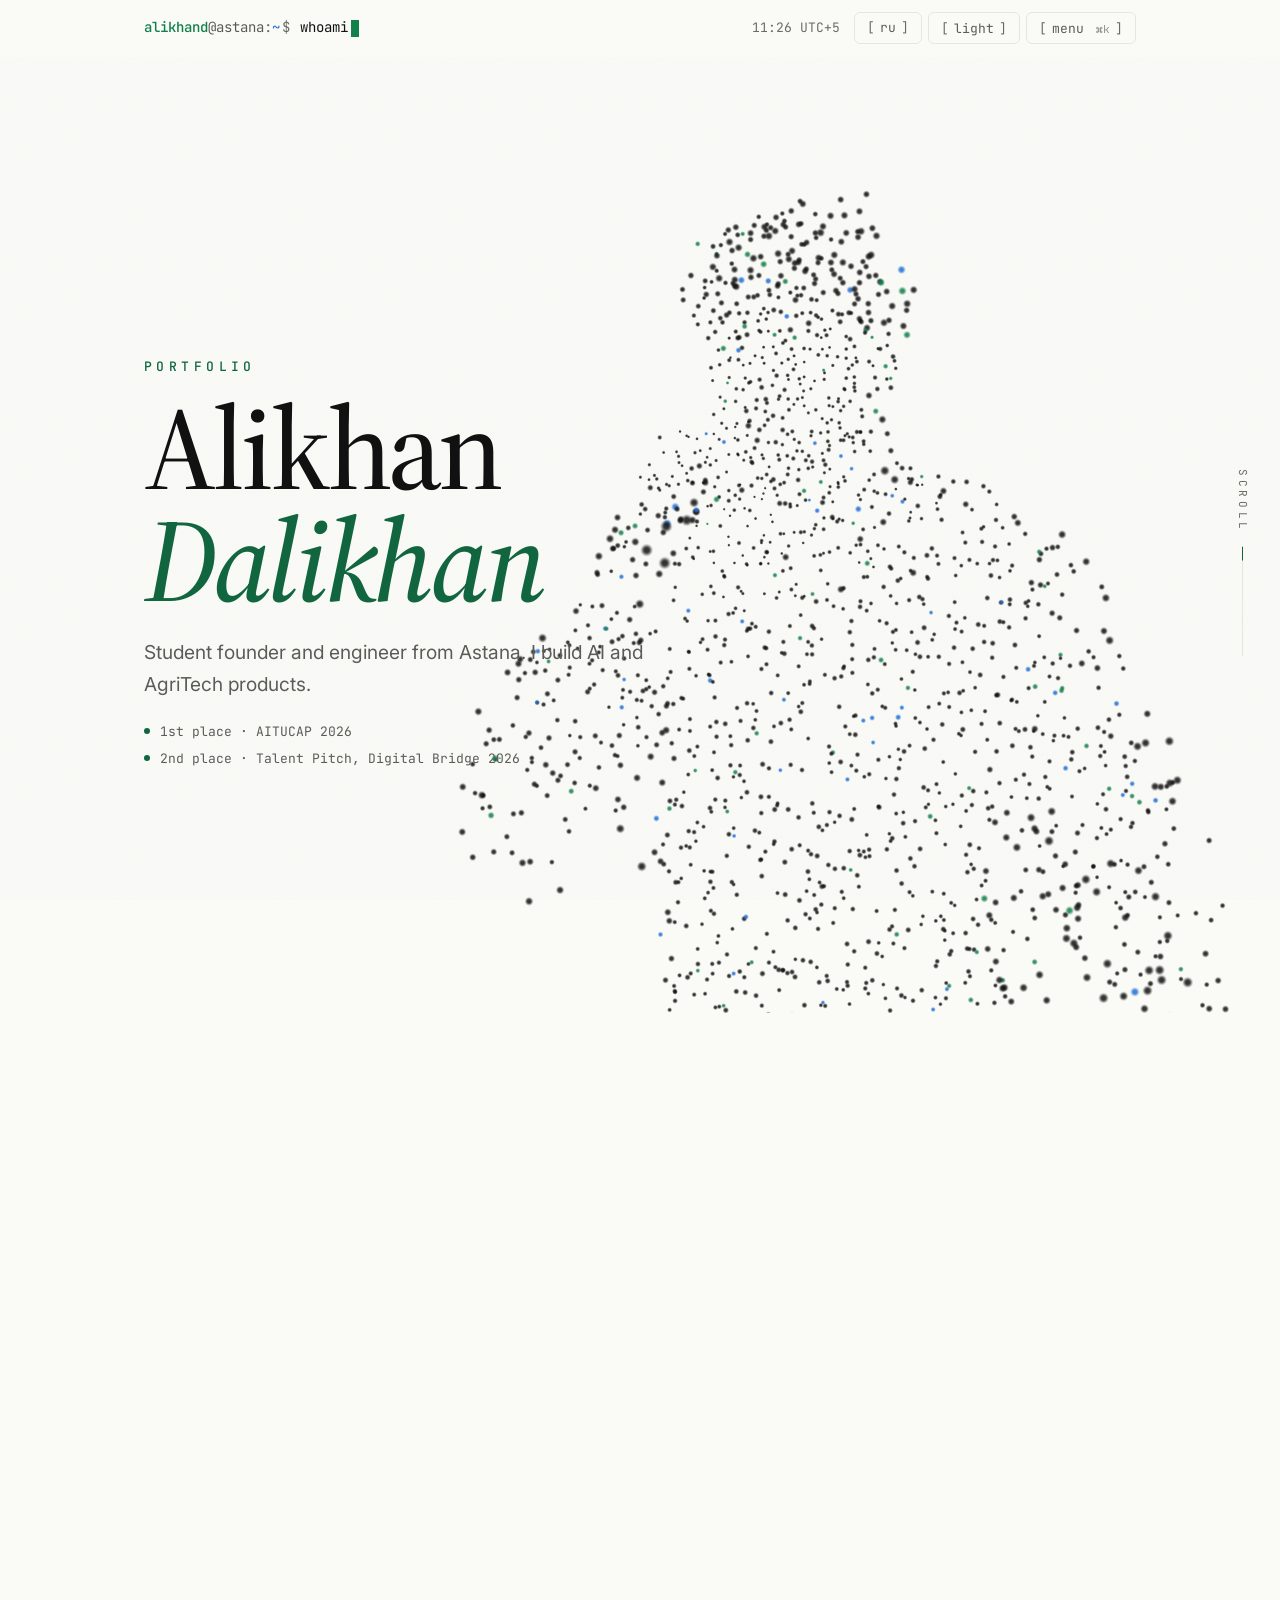
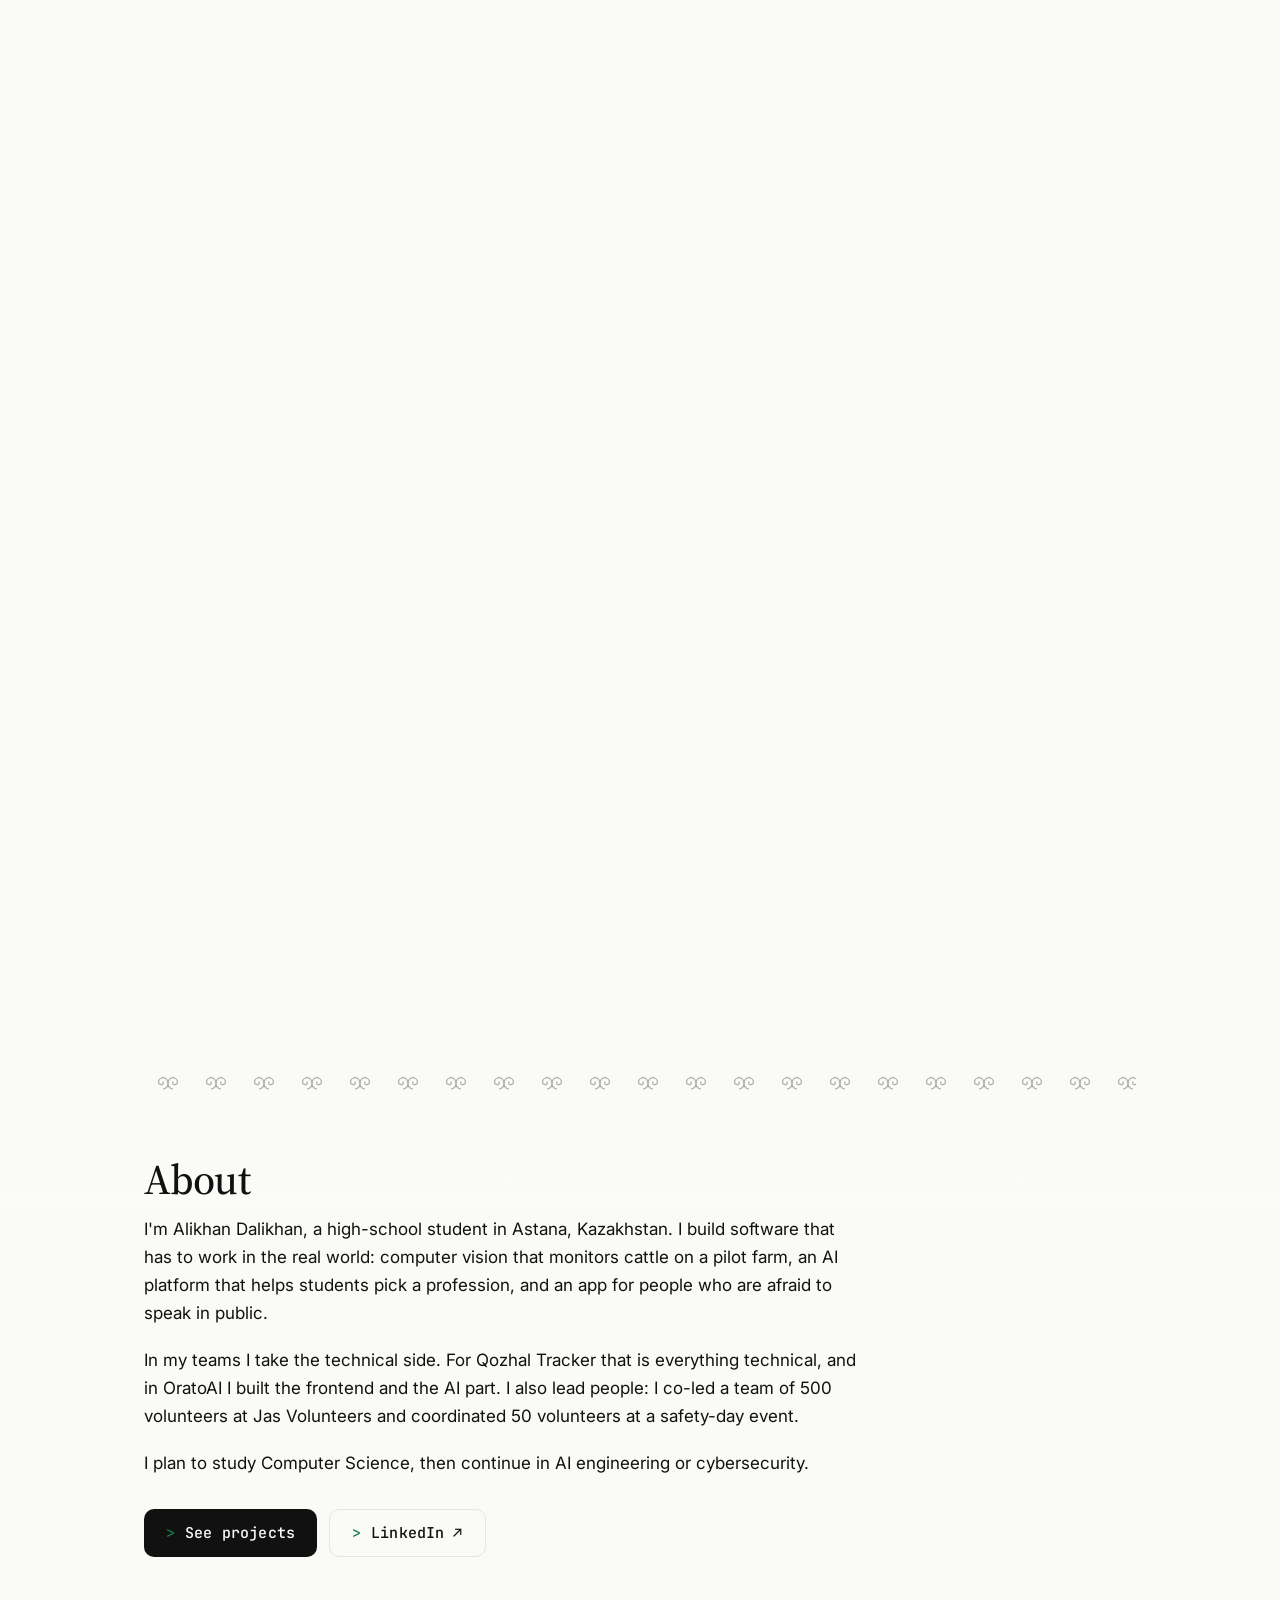
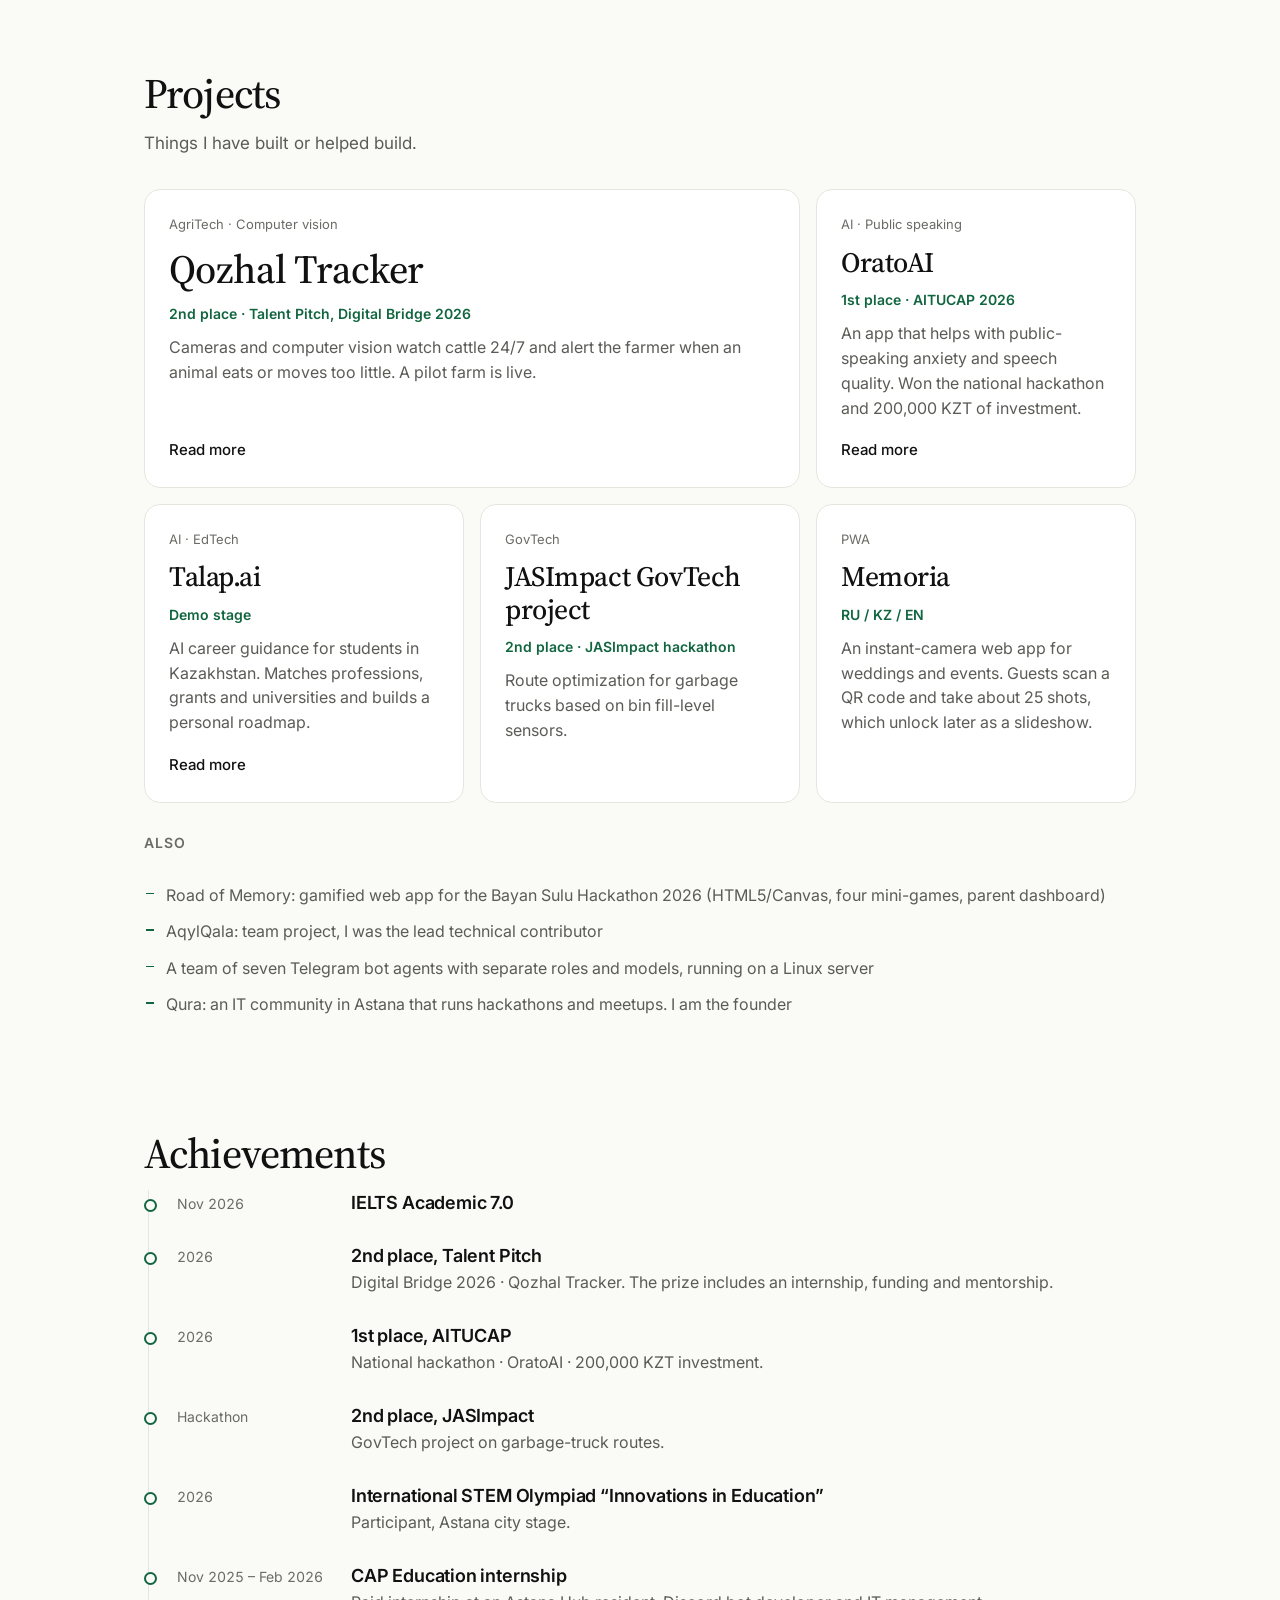
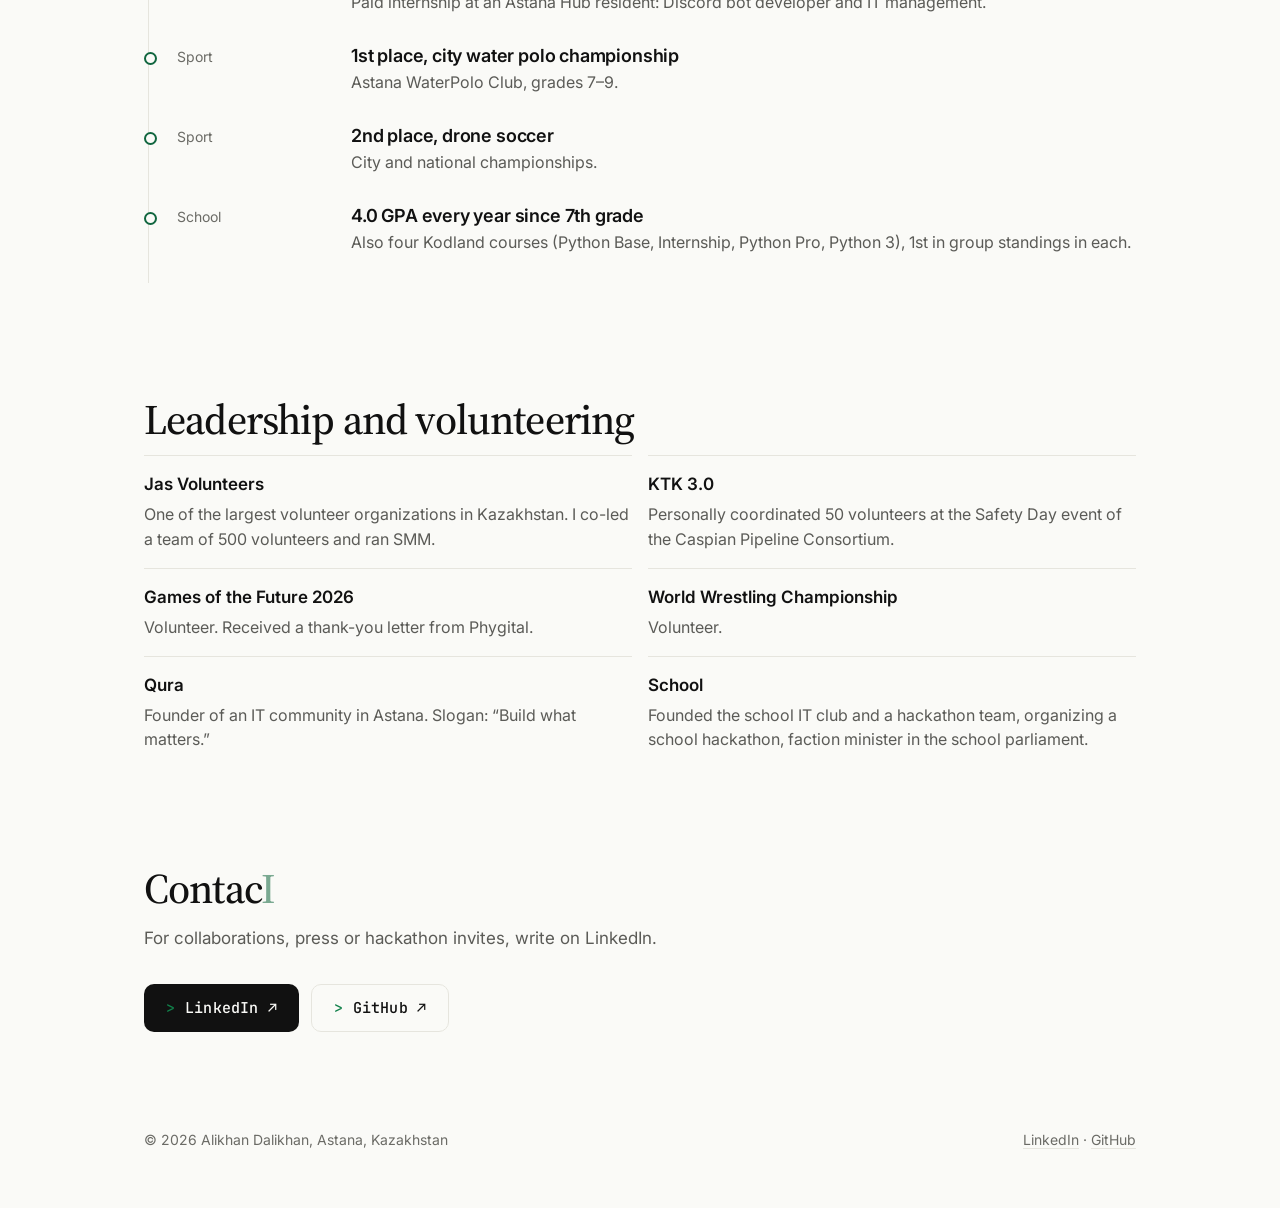
==== index.html @ 44ca54e0 "Launch alikhandalikhan.com" ====
<!doctype html>
<html lang="en">
<head>
<meta charset="utf-8">
<meta name="viewport" content="width=device-width, initial-scale=1">
<title>Alikhan Dalikhan | Founder of Qozhal Tracker, Astana</title>
<meta name="description" content="Alikhan Dalikhan is a student founder and engineer from Astana, Kazakhstan. He builds AI and AgriTech products: Qozhal Tracker, OratoAI and Talap.ai.">
<link rel="canonical" href="https://alikhandalikhan.com/">
<link rel="alternate" hreflang="en" href="https://alikhandalikhan.com/"><link rel="alternate" hreflang="ru" href="https://alikhandalikhan.com/ru/"><link rel="alternate" hreflang="x-default" href="https://alikhandalikhan.com/">
<meta name="robots" content="index, follow, max-image-preview:large">
<meta name="author" content="Alikhan Dalikhan">
<meta property="og:type" content="profile">
<meta property="og:site_name" content="Alikhan Dalikhan">
<meta property="og:title" content="Alikhan Dalikhan | Founder of Qozhal Tracker, Astana">
<meta property="og:description" content="Alikhan Dalikhan is a student founder and engineer from Astana, Kazakhstan. He builds AI and AgriTech products: Qozhal Tracker, OratoAI and Talap.ai.">
<meta property="og:url" content="https://alikhandalikhan.com/">
<meta property="og:image" content="https://alikhandalikhan.com/assets/og-en.png">
<meta property="og:image:alt" content="Alikhan Dalikhan">
<meta property="og:image:width" content="1200"><meta property="og:image:height" content="630">
<meta property="og:locale" content="en_US"><meta property="og:locale:alternate" content="ru_RU">
<meta property="profile:first_name" content="Alikhan"><meta property="profile:last_name" content="Dalikhan">
<meta name="twitter:card" content="summary_large_image">
<meta name="twitter:title" content="Alikhan Dalikhan | Founder of Qozhal Tracker, Astana">
<meta name="twitter:description" content="Alikhan Dalikhan is a student founder and engineer from Astana, Kazakhstan. He builds AI and AgriTech products: Qozhal Tracker, OratoAI and Talap.ai.">
<meta name="twitter:image" content="https://alikhandalikhan.com/assets/og-en.png">
<meta name="theme-color" content="#FAFAF7" media="(prefers-color-scheme: light)">
<meta name="theme-color" content="#161614" media="(prefers-color-scheme: dark)">

<link rel="icon" href="/assets/favicon.svg" type="image/svg+xml">
<link rel="apple-touch-icon" href="/assets/apple-touch-icon.png">
<link rel="preconnect" href="https://fonts.googleapis.com"><link rel="preconnect" href="https://fonts.gstatic.com" crossorigin>
<link rel="stylesheet" href="https://fonts.googleapis.com/css2?family=Inter:wght@400;500;600&family=Source+Serif+4:ital,opsz,wght@0,8..60,400;0,8..60,500;0,8..60,600;1,8..60,500&family=JetBrains+Mono:wght@400;500&display=swap">
<link rel="stylesheet" href="/assets/style.css">
<script>document.documentElement.classList.add("js");try{var t=localStorage.getItem("theme");if(t)document.documentElement.setAttribute("data-theme",t)}catch(e){}try{if(sessionStorage.getItem("introSeen")==="1")document.documentElement.setAttribute("data-intro-fast","1");if(/^\/(ru\/)?$/.test(location.pathname))sessionStorage.setItem("introSeen","1")}catch(e){}if(!matchMedia("(prefers-reduced-motion: reduce)").matches){var r=document.documentElement;r.classList.add("intro-pending");setTimeout(function(){r.classList.remove("intro-pending")},2500)}</script>
<script type="application/ld+json">{"@context": "https://schema.org", "@graph": [{"@type": "Person", "@id": "https://alikhandalikhan.com/#person", "name": "Alikhan Dalikhan", "givenName": "Alikhan", "familyName": "Dalikhan", "alternateName": ["Алихан Далихан", "Әлихан Дәлихан", "Dalikhan Alikhan", "Далихан Алихан"], "url": "https://alikhandalikhan.com/", "description": "Student founder and engineer from Astana, Kazakhstan. Builds AI and AgriTech products: Qozhal Tracker, OratoAI, Talap.ai.", "jobTitle": "Founder", "worksFor": {"@type": "Organization", "@id": "https://alikhandalikhan.com/#qozhal", "name": "Qozhal Tracker", "url": "https://alikhandalikhan.com/qozhal-tracker/"}, "homeLocation": {"@type": "Place", "name": "Astana, Kazakhstan"}, "memberOf": [{"@type": "Organization", "name": "Jas Volunteers"}, {"@type": "Organization", "name": "Qura"}], "award": ["2nd place, Talent Pitch, Digital Bridge 2026 (Qozhal Tracker)", "1st place, AITUCAP 2026 national hackathon (OratoAI)", "2nd place, JASImpact hackathon"], "knowsAbout": ["Artificial intelligence", "Computer vision", "AgriTech", "Web development", "Python", "React", "Go"], "sameAs": ["https://www.linkedin.com/in/alikhan-dalikhan-37092b400/", "https://github.com/mrdezzan"]}, {"@type": "Organization", "@id": "https://alikhandalikhan.com/#qozhal", "name": "Qozhal Tracker", "url": "https://alikhandalikhan.com/qozhal-tracker/", "description": "AgriTech: cameras and computer vision that monitor cattle behavior 24/7 and alert the farmer.", "founder": {"@id": "https://alikhandalikhan.com/#person"}}, {"@type": "WebSite", "@id": "https://alikhandalikhan.com/#website", "url": "https://alikhandalikhan.com/", "name": "Alikhan Dalikhan", "inLanguage": ["en", "ru"], "publisher": {"@id": "https://alikhandalikhan.com/#person"}}, {"@type": "ProfilePage", "@id": "https://alikhandalikhan.com/#page", "url": "https://alikhandalikhan.com/", "name": "Alikhan Dalikhan | Founder of Qozhal Tracker, Astana", "inLanguage": "en", "isPartOf": {"@id": "https://alikhandalikhan.com/#website"}, "mainEntity": {"@id": "https://alikhandalikhan.com/#person"}}]}</script>

</head>
<body>
<a class="skip" href="#main">Skip to content</a>
<header class="top term"><div class="wrap">
<a class="t-who" href="/" aria-label="Alikhan Dalikhan"><span class="t-user">alikhand</span><span class="t-host">@astana</span></a>
<button class="t-line" type="button" data-open-pal aria-label="Menu"><span class="t-sep">:</span><span class="t-path" id="t-path">~</span><span class="t-dollar">$</span><span class="t-cmd" id="t-cmd">whoami</span><span class="t-caret"></span></button>
<div class="tools">
<span class="clock" title="Astana"><span id="clock-time">--:--</span> UTC+5</span>
<a class="tbtn" data-magnetic="soft" id="lang" href="/ru/" hreflang="ru" lang="ru"><span class="btn-fill" aria-hidden="true"></span><span class="btn-label">ru</span></a>
<button class="tbtn" data-magnetic="soft" type="button" id="theme" aria-label="Toggle theme"><span class="btn-fill" aria-hidden="true"></span><span class="btn-label"><span data-theme-label>theme</span></span></button>
<button class="tbtn" data-magnetic="soft" type="button" data-open-pal aria-label="Menu"><span class="btn-fill" aria-hidden="true"></span><span class="btn-label">menu <kbd>⌘K</kbd></span></button>
</div></div></header>

<main id="main">
<section class="intro" id="top" data-portrait="/assets/portrait/">
<div class="intro-stage">
<canvas class="dots" aria-hidden="true"></canvas>
<img class="dots-static" src="/assets/portrait/static-light.webp" alt="Dot portrait of Alikhan Dalikhan speaking on stage" width="650" height="1400" decoding="async">
<div class="intro-copy">
<p class="intro-kicker" data-scramble="intro">PORTFOLIO</p>
<h1 class="intro-name" data-scramble="intro">Alikhan <em>Dalikhan</em></h1>
<p class="intro-line">Student founder and engineer from Astana. I build AI and AgriTech products.</p>
<ul class="intro-awards"><li>1st place · AITUCAP 2026</li><li>2nd place · Talent Pitch, Digital Bridge 2026</li></ul>
</div>
<div class="scroll-hint" aria-hidden="true"><span class="hint-label">Scroll</span><span class="hint-track"><b></b></span></div>
</div></section>
<a class="skip" href="#about">Skip intro</a>
<div class="wrap"><svg class="ornament" aria-hidden="true" focusable="false" height="16"><defs><pattern id="orn" width="48" height="16" patternUnits="userSpaceOnUse"><g fill="none" stroke="currentColor" stroke-width="1.2" stroke-linecap="round"><path d="M24 8 C24 4 20.5 2 17.5 3 C14 4.2 13.5 8.5 16.5 9.5 C18.8 10.2 20.3 8.2 19 6.8"/><path d="M24 8 C24 4 27.5 2 30.5 3 C34 4.2 34.5 8.5 31.5 9.5 C29.2 10.2 27.7 8.2 29 6.8"/><path d="M24 8 C24 11 22 13.5 19.5 14 M24 8 C24 11 26 13.5 28.5 14"/></g></pattern></defs><rect width="100%" height="16" fill="url(#orn)"/></svg></div>
<section id="about"><div class="wrap"><h2 class="reveal" data-scramble="enter">About</h2><div class="prose measure reveal"><p>I&#x27;m Alikhan Dalikhan, a high-school student in Astana, Kazakhstan. I build software that has to work in the real world: computer vision that monitors cattle on a pilot farm, an AI platform that helps students pick a profession, and an app for people who are afraid to speak in public.</p><p>In my teams I take the technical side. For Qozhal Tracker that is everything technical, and in OratoAI I built the frontend and the AI part. I also lead people: I co-led a team of 500 volunteers at Jas Volunteers and coordinated 50 volunteers at a safety-day event.</p><p>I plan to study Computer Science, then continue in AI engineering or cybersecurity.</p></div><div class="cta-row reveal"><a class="btn btn-primary" href="#projects" data-magnetic ><span class="btn-fill" aria-hidden="true"></span><span class="btn-label">See projects</span></a><a class="btn btn-outline" href="https://www.linkedin.com/in/alikhan-dalikhan-37092b400/" data-magnetic rel="me noopener"><span class="btn-fill" aria-hidden="true"></span><span class="btn-label">LinkedIn ↗</span></a></div></div></section>
<section id="projects"><div class="wrap"><h2 class="reveal" data-scramble="enter">Projects</h2><p class="sub reveal">Things I have built or helped build.</p>
<div class="bento"><article class="card big reveal"><span class="glow"></span><span class="tag">AgriTech · Computer vision</span><h3>Qozhal Tracker</h3><span class="result">2nd place · Talent Pitch, Digital Bridge 2026</span><p>Cameras and computer vision watch cattle 24/7 and alert the farmer when an animal eats or moves too little. A pilot farm is live.</p><a class="more stretch" href="/qozhal-tracker/" aria-label="Read more: Qozhal Tracker">Read more</a></article><article class="card mid reveal"><span class="glow"></span><span class="tag">AI · Public speaking</span><h3>OratoAI</h3><span class="result">1st place · AITUCAP 2026</span><p>An app that helps with public-speaking anxiety and speech quality. Won the national hackathon and 200,000 KZT of investment.</p><a class="more stretch" href="/oratoai/" aria-label="Read more: OratoAI">Read more</a></article><article class="card mid reveal"><span class="glow"></span><span class="tag">AI · EdTech</span><h3>Talap.ai</h3><span class="result">Demo stage</span><p>AI career guidance for students in Kazakhstan. Matches professions, grants and universities and builds a personal roadmap.</p><a class="more stretch" href="/talap-ai/" aria-label="Read more: Talap.ai">Read more</a></article><article class="card mid reveal"><span class="tag">GovTech</span><h3>JASImpact GovTech project</h3><span class="result">2nd place · JASImpact hackathon</span><p>Route optimization for garbage trucks based on bin fill-level sensors.</p></article><article class="card mid reveal"><span class="tag">PWA</span><h3>Memoria</h3><span class="result">RU / KZ / EN</span><p>An instant-camera web app for weddings and events. Guests scan a QR code and take about 25 shots, which unlock later as a slideshow.</p></article></div>
<h3 class="small reveal">Also</h3><ul class="more-list reveal"><li>Road of Memory: gamified web app for the Bayan Sulu Hackathon 2026 (HTML5/Canvas, four mini-games, parent dashboard)</li><li>AqylQala: team project, I was the lead technical contributor</li><li>A team of seven Telegram bot agents with separate roles and models, running on a Linux server</li><li>Qura: an IT community in Astana that runs hackathons and meetups. I am the founder</li></ul></div></section>
<section id="achievements"><div class="wrap"><h2 class="reveal" data-scramble="enter">Achievements</h2><ol class="timeline"><li class="reveal"><span class="when">Nov 2026</span><div><h3>IELTS Academic 7.0</h3></div></li><li class="reveal"><span class="when">2026</span><div><h3>2nd place, Talent Pitch</h3><p>Digital Bridge 2026 · Qozhal Tracker. The prize includes an internship, funding and mentorship.</p></div></li><li class="reveal"><span class="when">2026</span><div><h3>1st place, AITUCAP</h3><p>National hackathon · OratoAI · 200,000 KZT investment.</p></div></li><li class="reveal"><span class="when">Hackathon</span><div><h3>2nd place, JASImpact</h3><p>GovTech project on garbage-truck routes.</p></div></li><li class="reveal"><span class="when">2026</span><div><h3>International STEM Olympiad “Innovations in Education”</h3><p>Participant, Astana city stage.</p></div></li><li class="reveal"><span class="when">Nov 2025 – Feb 2026</span><div><h3>CAP Education internship</h3><p>Paid internship at an Astana Hub resident: Discord bot developer and IT management.</p></div></li><li class="reveal"><span class="when">Sport</span><div><h3>1st place, city water polo championship</h3><p>Astana WaterPolo Club, grades 7–9.</p></div></li><li class="reveal"><span class="when">Sport</span><div><h3>2nd place, drone soccer</h3><p>City and national championships.</p></div></li><li class="reveal"><span class="when">School</span><div><h3>4.0 GPA every year since 7th grade</h3><p>Also four Kodland courses (Python Base, Internship, Python Pro, Python 3), 1st in group standings in each.</p></div></li></ol></div></section>
<section id="leadership"><div class="wrap"><h2 class="reveal" data-scramble="enter">Leadership and volunteering</h2><ul class="lead-list"><li class="reveal"><h3>Jas Volunteers</h3><p>One of the largest volunteer organizations in Kazakhstan. I co-led a team of 500 volunteers and ran SMM.</p></li><li class="reveal"><h3>KTK 3.0</h3><p>Personally coordinated 50 volunteers at the Safety Day event of the Caspian Pipeline Consortium.</p></li><li class="reveal"><h3>Games of the Future 2026</h3><p>Volunteer. Received a thank-you letter from Phygital.</p></li><li class="reveal"><h3>World Wrestling Championship</h3><p>Volunteer.</p></li><li class="reveal"><h3>Qura</h3><p>Founder of an IT community in Astana. Slogan: “Build what matters.”</p></li><li class="reveal"><h3>School</h3><p>Founded the school IT club and a hackathon team, organizing a school hackathon, faction minister in the school parliament.</p></li></ul></div></section>
<section id="contact"><div class="wrap"><h2 class="reveal" data-scramble="enter">Contact</h2><p class="sub reveal">For collaborations, press or hackathon invites, write on LinkedIn.</p>
<div class="contact-btns reveal"><a class="btn btn-primary" href="https://www.linkedin.com/in/alikhan-dalikhan-37092b400/" data-magnetic rel="me noopener"><span class="btn-fill" aria-hidden="true"></span><span class="btn-label">LinkedIn ↗</span></a><a class="btn btn-outline" href="https://github.com/mrdezzan" data-magnetic rel="me noopener"><span class="btn-fill" aria-hidden="true"></span><span class="btn-label">GitHub ↗</span></a></div>
</div></section>
</main>
<div class="pal" id="pal" role="dialog" aria-modal="true" aria-label="Menu"><div class="pal-box">
<input id="pal-input" type="text" autocomplete="off" placeholder="Search or jump to…" aria-label="Search or jump to…" role="combobox" aria-controls="pal-list" aria-expanded="true" aria-autocomplete="list">
<ul id="pal-list" role="listbox"></ul></div></div>
<div class="toast" id="toast" role="status" aria-live="polite"></div>
<script type="application/json" id="cmds">[{"group": "Go to", "label": "About", "hint": "#about", "href": "/#about"}, {"group": "Go to", "label": "Projects", "hint": "#projects", "href": "/#projects"}, {"group": "Go to", "label": "Achievements", "hint": "#achievements", "href": "/#achievements"}, {"group": "Go to", "label": "Leadership", "hint": "#leadership", "href": "/#leadership"}, {"group": "Go to", "label": "Contact", "hint": "#contact", "href": "/#contact"}, {"group": "Go to", "label": "Qozhal Tracker", "hint": "AgriTech · Computer vision", "href": "/qozhal-tracker/"}, {"group": "Go to", "label": "OratoAI", "hint": "AI · Public speaking", "href": "/oratoai/"}, {"group": "Go to", "label": "Talap.ai", "hint": "AI · EdTech", "href": "/talap-ai/"}, {"group": "Actions", "label": "Русская версия", "hint": "RU", "href": "/ru/"}, {"group": "Actions", "label": "Switch theme", "hint": "", "type": "theme"}, {"group": "Actions", "label": "Copy page link", "hint": "", "type": "copy", "done": "Link copied"}, {"group": "Actions", "label": "LinkedIn", "hint": "↗", "href": "https://www.linkedin.com/in/alikhan-dalikhan-37092b400/"}, {"group": "Actions", "label": "GitHub", "hint": "↗", "href": "https://github.com/mrdezzan"}]</script>

<script src="/assets/portrait.js" defer></script>
<footer><div class="wrap"><span>© 2026 Alikhan Dalikhan, Astana, Kazakhstan</span><span><a href="https://www.linkedin.com/in/alikhan-dalikhan-37092b400/" rel="me noopener">LinkedIn</a> · <a href="https://github.com/mrdezzan" rel="me noopener">GitHub</a></span></div></footer>
<script src="/assets/app.js" defer></script>
</body></html>
---- assets/style.css ----
:root {
  --bg: #FAFAF7;
  --bg-card: #FFFFFF;
  --ink: #111111;
  --ink-2: #5B5B57;
  --ink-3: #6B6B66;
  --line: #E6E5DE;
  --accent: #11663F;
  --accent-ink: #FFFFFF;
  --accent-soft: #E3EFE7;
  --blue: #1F6FD6;
  --term: #11804A;
  --term-ink: #FFFFFF;
  --shadow: 0 1px 2px rgba(17,17,17,.04), 0 8px 24px -12px rgba(17,17,17,.12);
  --radius: 16px;
  --radius-sm: 10px;
  --display: "Source Serif 4", "Source Serif Pro", Georgia, "Times New Roman", serif;
  --mono: "JetBrains Mono", ui-monospace, SFMono-Regular, Menlo, monospace;
  --sans: "Inter", system-ui, -apple-system, "Segoe UI", Roboto, "Helvetica Neue", Arial, sans-serif;
  --measure: 720px;
  --wide: 1040px;
}
:root[data-theme="dark"] {
  --bg: #161614;
  --bg-card: #1D1D1B;
  --ink: #F2F1EC;
  --ink-2: #A9A8A1;
  --ink-3: #98978F;
  --line: #2C2C29;
  --accent: #3FB877;
  --accent-ink: #06190E;
  --accent-soft: #1A271F;
  --blue: #6FA8FF;
  --term: #4ADE80;
  --term-ink: #06190E;
  --shadow: 0 1px 2px rgba(0,0,0,.3), 0 8px 24px -12px rgba(0,0,0,.5);
}
@media (prefers-color-scheme: dark) {
  :root:not([data-theme="light"]) {
    --bg: #161614;
    --bg-card: #1D1D1B;
    --ink: #F2F1EC;
    --ink-2: #A9A8A1;
    --ink-3: #98978F;
    --line: #2C2C29;
    --accent: #3FB877;
    --accent-ink: #06190E;
    --accent-soft: #1A271F;
    --blue: #6FA8FF;
    --term: #4ADE80;
    --term-ink: #06190E;
    --shadow: 0 1px 2px rgba(0,0,0,.3), 0 8px 24px -12px rgba(0,0,0,.5);
  }
}

* { box-sizing: border-box; }
html { scroll-behavior: smooth; -webkit-text-size-adjust: 100%; }
body {
  margin: 0;
  background: var(--bg);
  color: var(--ink);
  font-family: var(--sans);
  font-size: 17px;
  line-height: 1.65;
  -webkit-font-smoothing: antialiased;
  text-rendering: optimizeLegibility;
}
/* very light paper grain */
body::before {
  content: "";
  position: fixed; inset: 0; pointer-events: none; z-index: 0;
  opacity: .035;
  background-image: url("data:image/svg+xml;utf8,<svg xmlns='http://www.w3.org/2000/svg' width='160' height='160'><filter id='n'><feTurbulence type='fractalNoise' baseFrequency='.9' numOctaves='2' stitchTiles='stitch'/></filter><rect width='100%' height='100%' filter='url(%23n)'/></svg>");
}
a { color: inherit; text-decoration-color: var(--line); text-underline-offset: 3px; transition: color .2s, text-decoration-color .2s; }
a:hover { color: var(--accent); text-decoration-color: var(--accent); }
:focus-visible { outline: 2px solid var(--accent); outline-offset: 3px; border-radius: 6px; }
img, svg { max-width: 100%; }
.skip { position: absolute; left: -999px; top: 8px; background: var(--ink); color: var(--bg); padding: 8px 14px; border-radius: 8px; z-index: 100; }
.skip:focus { left: 16px; }

.wrap { max-width: var(--wide); margin: 0 auto; padding: 0 24px; position: relative; z-index: 1; }
.measure { max-width: var(--measure); }

/* header */
.top { position: sticky; top: 0; z-index: 20; background: color-mix(in srgb, var(--bg) 82%, transparent); backdrop-filter: saturate(1.4) blur(14px); -webkit-backdrop-filter: saturate(1.4) blur(14px); border-bottom: 1px solid transparent; transition: border-color .2s; }
.top.scrolled { border-bottom-color: var(--line); }
.top .wrap { display: flex; align-items: center; gap: 16px; min-height: 64px; flex-wrap: wrap; }
.brand { display: inline-flex; align-items: center; gap: 10px; font-weight: 600; text-decoration: none; letter-spacing: -.01em; }
.brand .mark { width: 32px; height: 32px; border-radius: 10px; background: var(--ink); color: var(--bg); display: grid; place-items: center; font-family: var(--display); font-size: 15px; font-weight: 600; }
.nav { display: flex; gap: 4px; margin-left: 12px; overflow-x: auto; scrollbar-width: none; flex: 1 1 0; min-width: 0; }
.nav::-webkit-scrollbar { display: none; }
.nav a { text-decoration: none; color: var(--ink-2); padding: 6px 12px; border-radius: 999px; font-size: 15px; white-space: nowrap; }
.nav a:hover { color: var(--ink); background: var(--accent-soft); }
.tools { margin-left: auto; flex: none; display: flex; align-items: center; gap: 8px; }
.clock { font-size: 13px; color: var(--ink-3); font-variant-numeric: tabular-nums; margin-right: 6px; white-space: nowrap; }
.clock .dot { display: inline-block; width: 6px; height: 6px; border-radius: 50%; background: #3DAA6B; margin-right: 6px; vertical-align: 1px; }
.btn-ghost { font: inherit; font-size: 14px; display: inline-flex; align-items: center; gap: 8px; height: 36px; padding: 0 12px; border-radius: 999px; border: 1px solid var(--line); background: var(--bg-card); color: var(--ink-2); cursor: pointer; text-decoration: none; transition: transform .2s, border-color .2s, color .2s; }
.btn-ghost:hover { border-color: var(--accent); color: var(--ink); transform: translateY(-1px); }
.btn-ghost kbd { font: inherit; font-size: 12px; color: var(--ink-3); border: 1px solid var(--line); border-radius: 6px; padding: 0 5px; }
.icon-btn { width: 36px; padding: 0; justify-content: center; }
.icon-btn svg { width: 18px; height: 18px; }

@media (max-width: 1120px) { .clock { display: none; } .btn-ghost kbd { display: none; } }
@media (max-width: 760px) {
  .top .wrap { gap: 8px; padding-top: 8px; padding-bottom: 8px; }
  .nav { order: 3; flex: 1 1 100%; margin-left: -12px; }
  .clock { display: none; }
  .btn-ghost kbd { display: none; }
}

@media (max-width: 520px) { .brand span:last-child { display: none; } .nav { margin-left: -12px; } }

/* hero */
.hero { padding: 72px 0 56px; }
.avatar { width: 88px; height: 88px; border-radius: 28px; background: var(--ink); color: var(--bg); display: grid; place-items: center; font-family: var(--display); font-size: 36px; font-weight: 600; letter-spacing: -.02em; cursor: pointer; user-select: none; border: 0; transition: transform .35s cubic-bezier(.2,.8,.2,1); }
.avatar:hover { transform: rotate(-4deg) scale(1.04); }
.kicker { margin: 28px 0 8px; color: var(--accent); font-size: 14px; font-weight: 600; letter-spacing: .08em; text-transform: uppercase; }
h1.name { font-family: var(--display); font-weight: 500; font-size: clamp(48px, 9vw, 96px); line-height: 1; letter-spacing: -.035em; margin: 0 0 24px; }
h1.name em { font-style: italic; color: var(--accent); }
.hero-line { font-size: clamp(19px, 2.4vw, 23px); line-height: 1.5; color: var(--ink-2); max-width: 36em; margin: 0 0 28px; }
.chips { display: flex; flex-wrap: wrap; gap: 8px; margin: 0 0 32px; padding: 0; list-style: none; }
.chips li { font-size: 14px; padding: 6px 14px; border-radius: 999px; border: 1px solid var(--line); background: var(--bg-card); color: var(--ink-2); }
.chips li:first-child::before { content: ""; display: inline-block; width: 7px; height: 7px; border-radius: 50%; background: var(--accent); margin-right: 8px; vertical-align: 1px; }
.cta { display: flex; flex-wrap: wrap; gap: 12px; }
.btn { display: inline-flex; align-items: center; gap: 8px; height: 46px; padding: 0 22px; border-radius: 999px; font-weight: 500; text-decoration: none; transition: transform .2s, box-shadow .2s, background .2s; }
.btn-primary { background: var(--ink); color: var(--bg); }
.btn-primary:hover { color: var(--bg); }
.btn-outline { border: 1px solid var(--line); background: var(--bg-card); }
.btn-outline:hover { border-color: var(--ink); }

/* ornament */
.ornament { display: block; width: 100%; height: 16px; color: var(--ink-3); opacity: .55; margin: 8px 0; }

/* sections */
section { padding: 56px 0; }
section[id] { scroll-margin-top: 72px; }
.intro ~ #about { background: linear-gradient(to bottom, transparent, var(--bg) 22%); }
section > .wrap > h2, .h2 { font-family: var(--display); font-weight: 500; font-size: clamp(30px, 4.4vw, 42px); letter-spacing: -.02em; line-height: 1.15; margin: 0 0 12px; }
.sub { color: var(--ink-2); margin: 0 0 32px; }
.prose p { margin: 0 0 1.1em; }
.prose p:last-child { margin-bottom: 0; }

/* bento */
.bento { display: grid; grid-template-columns: repeat(6, 1fr); gap: 16px; margin-top: 8px; }
.card { background: var(--bg-card); border: 1px solid var(--line); border-radius: var(--radius); padding: 24px; display: flex; flex-direction: column; gap: 10px; transition: transform .25s cubic-bezier(.2,.8,.2,1), box-shadow .25s, border-color .25s; position: relative; overflow: hidden; }
.card:hover { transform: translateY(-3px); box-shadow: var(--shadow); border-color: color-mix(in srgb, var(--accent) 45%, var(--line)); }
.card .tag { font-size: 13px; color: var(--ink-3); }
.card h3 { font-family: var(--display); font-weight: 500; font-size: 28px; letter-spacing: -.015em; line-height: 1.15; margin: 0; }
.card .result { font-size: 14px; font-weight: 600; color: var(--accent); }
.card p { margin: 0; color: var(--ink-2); font-size: 16px; line-height: 1.55; }
.card .more { margin-top: auto; padding-top: 8px; font-size: 15px; font-weight: 500; color: var(--ink); text-decoration: none; }
.card .more::after { content: " →"; transition: margin .2s; }
.card:hover .more::after { margin-left: 4px; }
.card.big { grid-column: span 4; min-height: 260px; }
.card.mid { grid-column: span 2; }
.card.half { grid-column: span 3; }
.card.big h3 { font-size: 40px; }
.card .glow { position: absolute; right: -40px; top: -40px; width: 180px; height: 180px; border-radius: 50%; background: radial-gradient(closest-side, var(--accent-soft), transparent); opacity: 0; transition: opacity .35s; pointer-events: none; }
.card:hover .glow { opacity: 1; }
.card a.stretch::after { content: ""; position: absolute; inset: 0; }
@media (max-width: 760px) {
  .card.big, .card.mid, .card.half { grid-column: span 6; min-height: 0; }
  .card.big h3 { font-size: 32px; }
}
.more-list { margin: 28px 0 0; padding: 0; list-style: none; display: grid; gap: 10px; color: var(--ink-2); font-size: 16px; }
.more-list li { padding-left: 22px; position: relative; }
.more-list li::before { content: ""; position: absolute; left: 2px; top: .7em; width: 8px; height: 1.5px; background: var(--accent); }

/* timeline */
.timeline { list-style: none; margin: 8px 0 0; padding: 0; border-left: 1px solid var(--line); margin-left: 4px; }
.timeline li { position: relative; padding: 0 0 28px 28px; display: grid; grid-template-columns: 150px 1fr; gap: 4px 24px; }
.timeline li::before { content: ""; position: absolute; left: -5px; top: .55em; width: 9px; height: 9px; border-radius: 50%; background: var(--bg); border: 2px solid var(--accent); }
.timeline .when { font-size: 14px; color: var(--ink-3); padding-top: .15em; font-variant-numeric: tabular-nums; }
.timeline h3 { font-size: 18px; font-weight: 600; margin: 0; letter-spacing: -.01em; line-height: 1.4; }
.timeline p { margin: 2px 0 0; color: var(--ink-2); font-size: 16px; line-height: 1.55; }
@media (max-width: 640px) {
  .timeline li { grid-template-columns: 1fr; }
}

/* leadership list */
.lead-list { display: grid; grid-template-columns: repeat(2, 1fr); gap: 16px; list-style: none; padding: 0; margin: 8px 0 0; }
.lead-list li { border-top: 1px solid var(--line); padding-top: 14px; }
.lead-list h3 { margin: 0 0 4px; font-size: 17px; font-weight: 600; }
.lead-list p { margin: 0; color: var(--ink-2); font-size: 16px; line-height: 1.55; }
@media (max-width: 640px) { .lead-list { grid-template-columns: 1fr; } }

/* links list */
.links { display: flex; flex-wrap: wrap; gap: 10px; list-style: none; padding: 0; margin: 0 0 24px; }
.links a { display: inline-flex; align-items: center; gap: 8px; border: 1px solid var(--line); background: var(--bg-card); padding: 8px 16px; border-radius: 999px; text-decoration: none; font-size: 15px; transition: transform .2s, border-color .2s; }
.links a:hover { transform: translateY(-2px); border-color: var(--accent); }
.mentions { margin: 0; padding: 0; list-style: none; }
.mentions li { margin-bottom: 6px; }
h3.small { font-size: 14px; letter-spacing: .08em; text-transform: uppercase; color: var(--ink-3); font-weight: 600; margin: 28px 0 12px; }

/* project page */
.crumbs { padding: 28px 0 0; font-size: 15px; color: var(--ink-3); }
.crumbs a { color: var(--ink-2); text-decoration: none; }
.crumbs a:hover { color: var(--accent); }
.proj-head { padding: 24px 0 8px; }
.proj-head h1 { font-family: var(--display); font-weight: 500; font-size: clamp(44px, 8vw, 80px); line-height: 1.02; letter-spacing: -.03em; margin: 0 0 8px; }
.proj-head .by { color: var(--ink-3); margin: 0 0 20px; }
.proj-head .lead { font-size: clamp(19px, 2.4vw, 23px); line-height: 1.5; color: var(--ink-2); margin: 0; max-width: 34em; }
.facts { display: grid; grid-template-columns: 140px 1fr; gap: 10px 24px; margin: 8px 0 0; padding: 20px 24px; background: var(--bg-card); border: 1px solid var(--line); border-radius: var(--radius); }
.facts dt { color: var(--ink-3); font-size: 15px; }
.facts dd { margin: 0; font-weight: 500; }
@media (max-width: 560px) { .facts { grid-template-columns: 1fr; gap: 2px; } .facts dd { margin-bottom: 10px; } }

footer { padding: 40px 0 56px; color: var(--ink-3); font-size: 14px; }
footer .wrap { display: flex; flex-wrap: wrap; justify-content: space-between; gap: 12px; }

/* command palette */
.pal { position: fixed; inset: 0; z-index: 50; display: none; align-items: flex-start; justify-content: center; padding: 14vh 16px 0; background: rgba(10,10,9,.35); backdrop-filter: blur(3px); }
.pal.open { display: flex; }
.pal-box { width: 100%; max-width: 560px; background: var(--bg-card); border: 1px solid var(--line); border-radius: 18px; box-shadow: 0 24px 60px -20px rgba(0,0,0,.45); overflow: hidden; }
.pal input { font-family: var(--mono) !important; font-size: 15px !important; width: 100%; border: 0; border-bottom: 1px solid var(--line); background: transparent; color: var(--ink); font: inherit; padding: 18px 20px; outline: none; }
.pal ul { list-style: none; margin: 0; padding: 8px; max-height: 50vh; overflow: auto; }
.pal li.grp { font-size: 12px; letter-spacing: .08em; text-transform: uppercase; color: var(--ink-3); padding: 10px 12px 4px; }
.pal li.item { padding: 10px 12px; border-radius: 10px; cursor: pointer; display: flex; justify-content: space-between; gap: 12px; }
.pal li.item[aria-selected="true"] { background: var(--accent-soft); }
.pal li.item small { color: var(--ink-3); }

.toast { position: fixed; left: 50%; bottom: 28px; transform: translate(-50%, 20px); background: var(--ink); color: var(--bg); padding: 12px 20px; border-radius: 999px; font-size: 15px; opacity: 0; pointer-events: none; transition: opacity .3s, transform .3s; z-index: 60; }
.toast.show { opacity: 1; transform: translate(-50%, 0); }

/* reveal on scroll (only when JS runs) */
.js .reveal { opacity: 0; transform: translateY(10px); transition: opacity .6s ease, transform .6s cubic-bezier(.2,.8,.2,1); }
.js .reveal.in { opacity: 1; transform: none; }
.js .reveal:not(.in) { animation: reveal-fb .01s 2s forwards; }
@keyframes reveal-fb { to { opacity: 1; transform: none; } }

@media (prefers-reduced-motion: reduce) {
  html { scroll-behavior: auto; }
  *, *::before, *::after { transition: none !important; animation: none !important; }
  .js .reveal { opacity: 1; transform: none; }
}


/* ---------- intro: dot portrait ---------- */
.intro { position: relative; height: 330vh; height: 330svh; }
/* the next section slides in while the dots are still flying past */
.intro { margin-bottom: -40vh; margin-bottom: -40svh; }
.intro ~ section, .intro ~ .wrap { position: relative; z-index: 2; }
.no-gl .intro { margin-bottom: 0; }
.intro-stage { position: sticky; top: 0; height: 100vh; height: 100svh; overflow: hidden; }
.intro .dots { position: absolute; inset: 0; width: 100%; height: 100%; display: block; }
.dots-static { display: none; position: absolute; top: 6%; left: 72%; transform: translateX(-50%); height: 132%; width: auto; max-width: none; }
.no-gl .intro { height: 100vh; height: 100svh; }
.no-gl .intro .dots { display: none; }
.no-gl .dots-static, .gl-lost .dots-static { display: block; }
.gl-lost .intro .dots { visibility: hidden; }
:root[data-theme="dark"] .dots-static { filter: invert(1) sepia(.1); }
@media (prefers-color-scheme: dark) { :root:not([data-theme="light"]) .dots-static { filter: invert(1) sepia(.1); } }
.intro-copy { position: absolute; inset: 0; z-index: 1; isolation: isolate; display: flex; flex-direction: column; justify-content: center; max-width: var(--wide); margin: 0 auto; padding: 0 24px; pointer-events: none; will-change: opacity, transform; }
.intro-copy > * { max-width: 520px; pointer-events: auto; }
.intro-kicker { font-family: var(--mono); font-size: 13px; letter-spacing: .34em; color: var(--accent); margin: 0; font-weight: 500; }
.intro-name { font-family: var(--display); font-weight: 500; font-size: clamp(60px, 9.2vw, 136px); line-height: .95; letter-spacing: -.035em; margin: 14px 0 22px; }
.intro-name em { display: block; font-style: italic; color: var(--accent); }
.intro-line { font-size: clamp(17px, 1.5vw, 20px); color: var(--ink-2); margin: 0; }
.intro-awards { list-style: none; padding: 0; margin: 20px 0 0; display: grid; gap: 6px; font-family: var(--mono); font-size: 13px; color: var(--ink-2); }
.intro-awards li::before { content: ""; display: inline-block; width: 6px; height: 6px; border-radius: 50%; background: var(--accent); margin-right: 10px; vertical-align: 2px; }
.scroll-hint { position: absolute; right: 28px; top: 50%; transform: translateY(-50%); z-index: 2; display: flex; flex-direction: column; align-items: center; gap: 14px; font-family: var(--mono); font-size: 11px; letter-spacing: .32em; text-transform: uppercase; color: var(--ink-3); opacity: 0; animation: hint-in .8s 1.6s cubic-bezier(.16,1,.3,1) forwards; }
.hint-label { writing-mode: vertical-rl; }
.hint-track { position: relative; width: 1px; height: 110px; background: var(--line); overflow: hidden; }
.hint-track b { position: absolute; inset: 0; background: var(--accent); transform-origin: top; transform: scaleY(var(--p, 0)); }
.hint-track::after { content: ""; position: absolute; left: -2px; top: 0; width: 5px; height: 14px; border-radius: 3px; background: var(--accent); animation: hint-dot 1.8s cubic-bezier(.16,1,.3,1) infinite; }
@keyframes hint-dot { 0% { transform: translateY(-16px); opacity: 0; } 25% { opacity: 1; } 100% { transform: translateY(116px); opacity: 0; } }
@keyframes hint-in { to { opacity: 1; } }
@media (max-width: 899px) {
  .intro { height: 250vh; height: 250svh; }
  .intro-copy { justify-content: flex-end; padding-bottom: 36px; }
  .intro-copy::before { content: ""; position: absolute; left: 0; right: 0; bottom: 0; height: 62%; background: linear-gradient(to top, var(--bg) 40%, transparent); z-index: -1; }
  .intro-name { font-size: clamp(52px, 15vw, 80px); margin: 10px 0 14px; }
  .scroll-hint { right: 12px; top: 38%; }
  .hint-track { height: 80px; }
  .dots-static { left: 50%; top: 7%; height: 118%; }
}

/* ---------- scramble ---------- */
[data-scramble] { position: relative; }
.intro-pending .intro [data-scramble], .intro-pending .intro [data-scramble] em { color: transparent; }
.scrambling, .scrambling em { color: transparent; }
.scrambling { overflow: hidden; }
.scr-overlay { position: absolute; left: 0; top: 0; right: 0; color: var(--ink); white-space: pre-wrap; overflow-wrap: anywhere; direction: ltr; unicode-bidi: bidi-override; pointer-events: none; }
.scr-overlay em { color: var(--accent); }
.scr-overlay i { font-style: normal; color: var(--accent); opacity: .55; }
.intro-kicker .scr-overlay { color: var(--accent); }

/* ---------- magnetic buttons with directional fill ---------- */
[data-magnetic] { position: relative; overflow: hidden; isolation: isolate; transition: transform .7s cubic-bezier(.16,1,.3,1), color .35s, border-color .35s; }
[data-magnetic].mag-on { transition: transform .25s cubic-bezier(.16,1,.3,1), color .35s, border-color .35s; }
.btn-label { display: inline-block; transition: transform .7s cubic-bezier(.16,1,.3,1); }
.mag-on .btn-label { transition-duration: .25s; }
.btn-fill { position: absolute; left: var(--fx, 50%); top: var(--fy, 50%); width: var(--fd, 420px); height: var(--fd, 420px); border-radius: 50%; transform: translate(-50%, -50%) scale(0); transition: transform .55s cubic-bezier(.16,1,.3,1); z-index: -1; pointer-events: none; }
.btn-primary .btn-fill { background: var(--term); }
.btn-outline .btn-fill { background: var(--ink); }
.fill-in .btn-fill, [data-magnetic]:focus-visible .btn-fill { transform: translate(-50%, -50%) scale(1); }
.btn-primary.fill-in, .btn-primary:focus-visible { color: var(--term-ink); }
.btn-outline.fill-in, .btn-outline:focus-visible { color: var(--bg); border-color: var(--ink); }
.cta-row { display: flex; flex-wrap: wrap; gap: 12px; margin-top: 32px; }

@media (prefers-reduced-motion: reduce) {
  .intro { height: auto; margin-bottom: 0; }
  .intro-stage { position: relative; height: 100vh; height: 100svh; }
  .scroll-hint { animation: none; opacity: 1; }
  .hint-track::after { display: none; }
}


/* ---------- console top bar ---------- */
.top.term .wrap { min-height: 56px; gap: 0; flex-wrap: nowrap; font-family: var(--mono); font-size: 14px; }
.t-who { text-decoration: none; white-space: nowrap; }
.t-user { color: var(--term); font-weight: 500; }
.t-host { color: var(--ink-2); }
.t-who:hover .t-user { text-decoration: underline; text-underline-offset: 3px; }
.t-line { all: unset; cursor: pointer; display: flex; align-items: center; min-width: 0; flex: 1 1 0; white-space: nowrap; overflow: hidden; }
.t-line:focus-visible { outline: 2px solid var(--term); outline-offset: 4px; border-radius: 4px; }
.t-sep { color: var(--ink-3); }
.t-path { color: var(--blue); }
.t-dollar { color: var(--ink-3); margin: 0 10px 0 2px; }
.t-cmd { color: var(--ink); overflow: hidden; text-overflow: ellipsis; }
.t-caret { flex: none; display: inline-block; width: 8px; height: 17px; margin-left: 3px; background: var(--term); animation: caret 1.05s steps(1) infinite; }
.t-line:hover .t-cmd { color: var(--term); }
@keyframes caret { 50% { opacity: 0; } }
.top.term .clock { font-family: var(--mono); font-size: 13px; color: var(--ink-3); margin-right: 8px; }
.tbtn { font-family: var(--mono); font-size: 13px; display: inline-flex; align-items: center; height: 32px; padding: 0 12px; border: 1px solid var(--line); border-radius: 6px; background: transparent; color: var(--ink-2); cursor: pointer; text-decoration: none; text-transform: lowercase; }
.tbtn .btn-label::before { content: "["; color: var(--ink-3); margin-right: 5px; }
.tbtn .btn-label::after { content: "]"; color: var(--ink-3); margin-left: 5px; }
.tbtn .btn-fill { background: var(--term); }
.tbtn.fill-in, .tbtn:focus-visible { color: var(--term-ink); border-color: var(--term); }
.tbtn.fill-in .btn-label::before, .tbtn.fill-in .btn-label::after { color: inherit; }
.tbtn kbd { font: inherit; font-size: 11px; opacity: .65; margin-left: 4px; }
.tbtn:hover { color: var(--ink); }
.tools { gap: 6px; }
@media (max-width: 760px) {
  .top.term .wrap { font-size: 13px; padding-top: 0; padding-bottom: 0; }
  .t-host, .top.term .clock, .tbtn kbd { display: none; }
  .tbtn { padding: 0 8px; height: 30px; }
  .tbtn .btn-label::before { margin-right: 3px; } .tbtn .btn-label::after { margin-left: 3px; }
}
@media (max-width: 440px) { .top.term .wrap { font-size: 12px; } .t-cmd { display: none; } .t-dollar { margin-right: 0; } .tools { gap: 4px; } .tbtn { padding: 0 6px; font-size: 12px; } }
@media (prefers-reduced-motion: reduce) { .t-caret { animation: none; } }

/* ---------- console-style buttons ---------- */
.btn { font-family: var(--mono); font-size: 15px; font-weight: 500; border-radius: 10px; height: 48px; padding: 0 22px; letter-spacing: .01em; }
.btn .btn-label::before { content: ">"; color: var(--term); margin-right: 10px; transition: color .35s; }
.btn.fill-in .btn-label::before, .btn:focus-visible .btn-label::before { color: inherit; }
.btn-outline { background: transparent; }

.contact-btns { display: flex; flex-wrap: wrap; gap: 12px; margin: 8px 0 0; }

.scr-wait { color: transparent; }
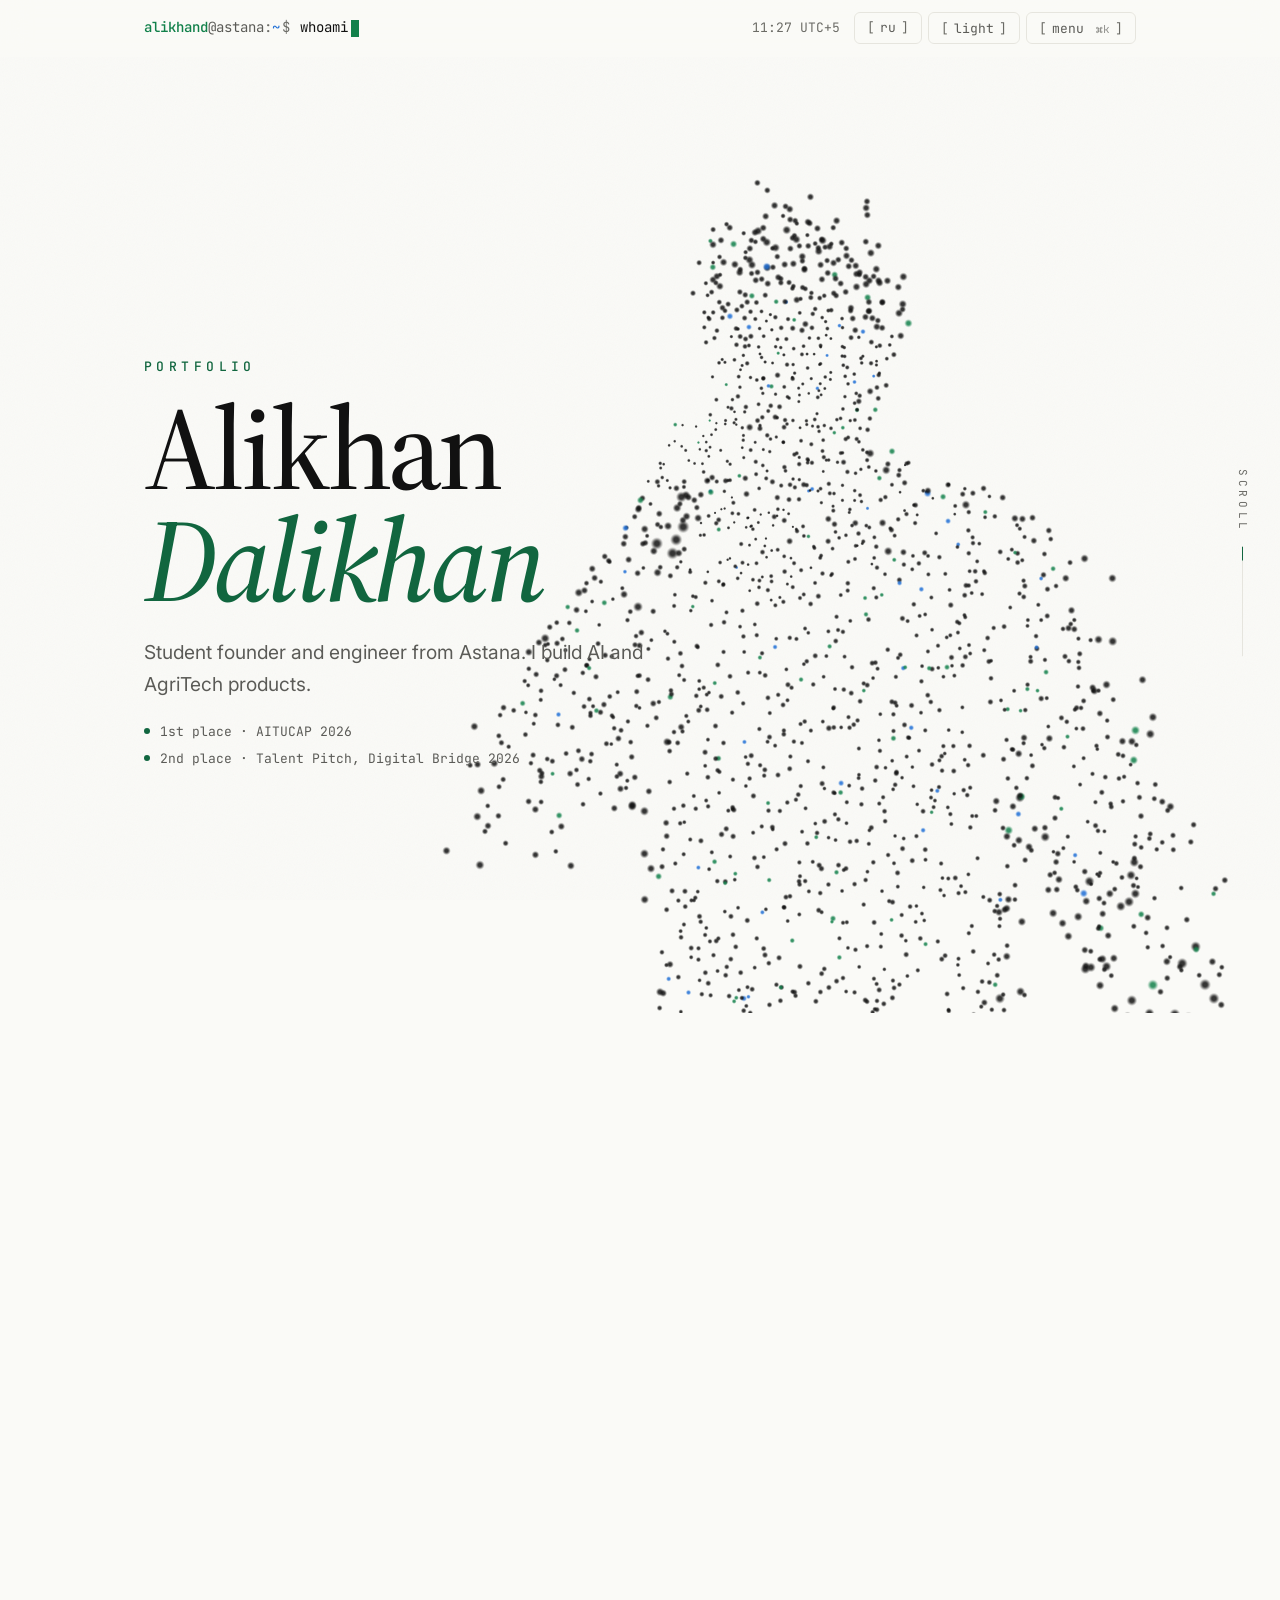
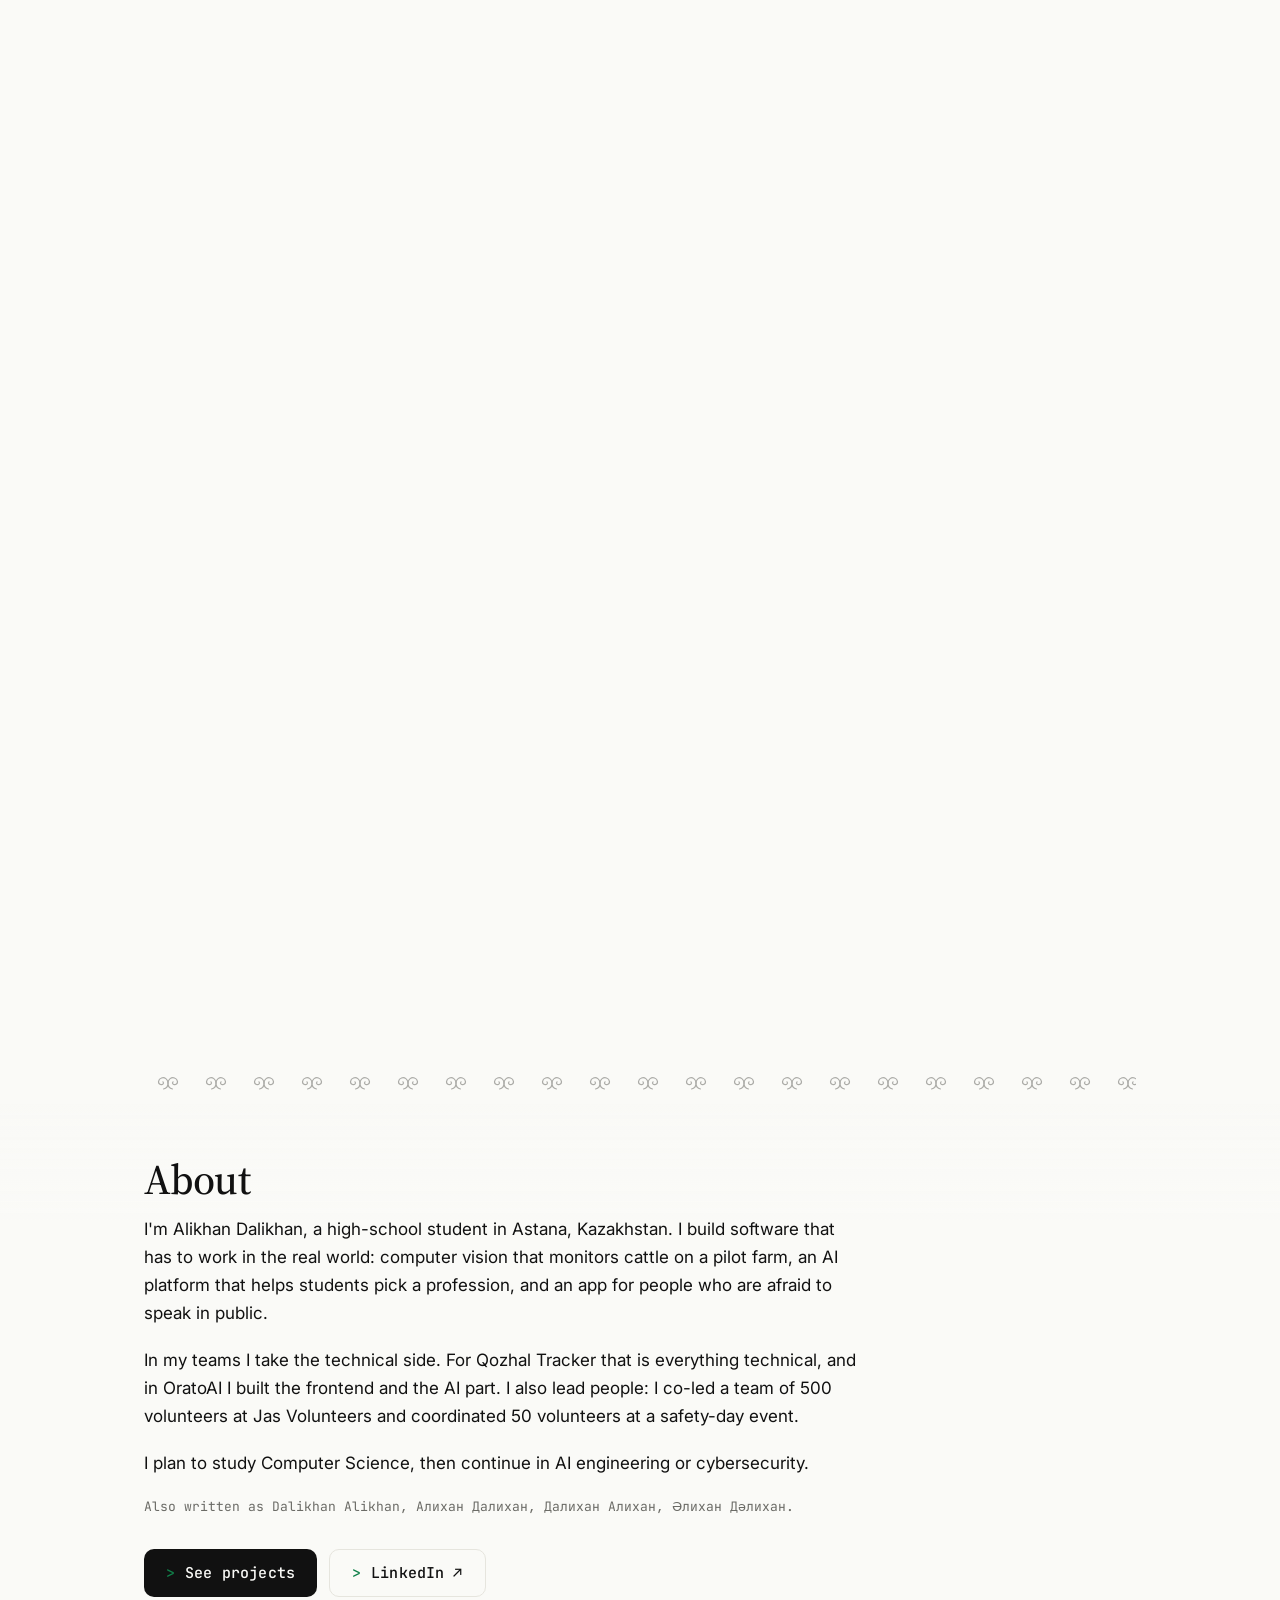
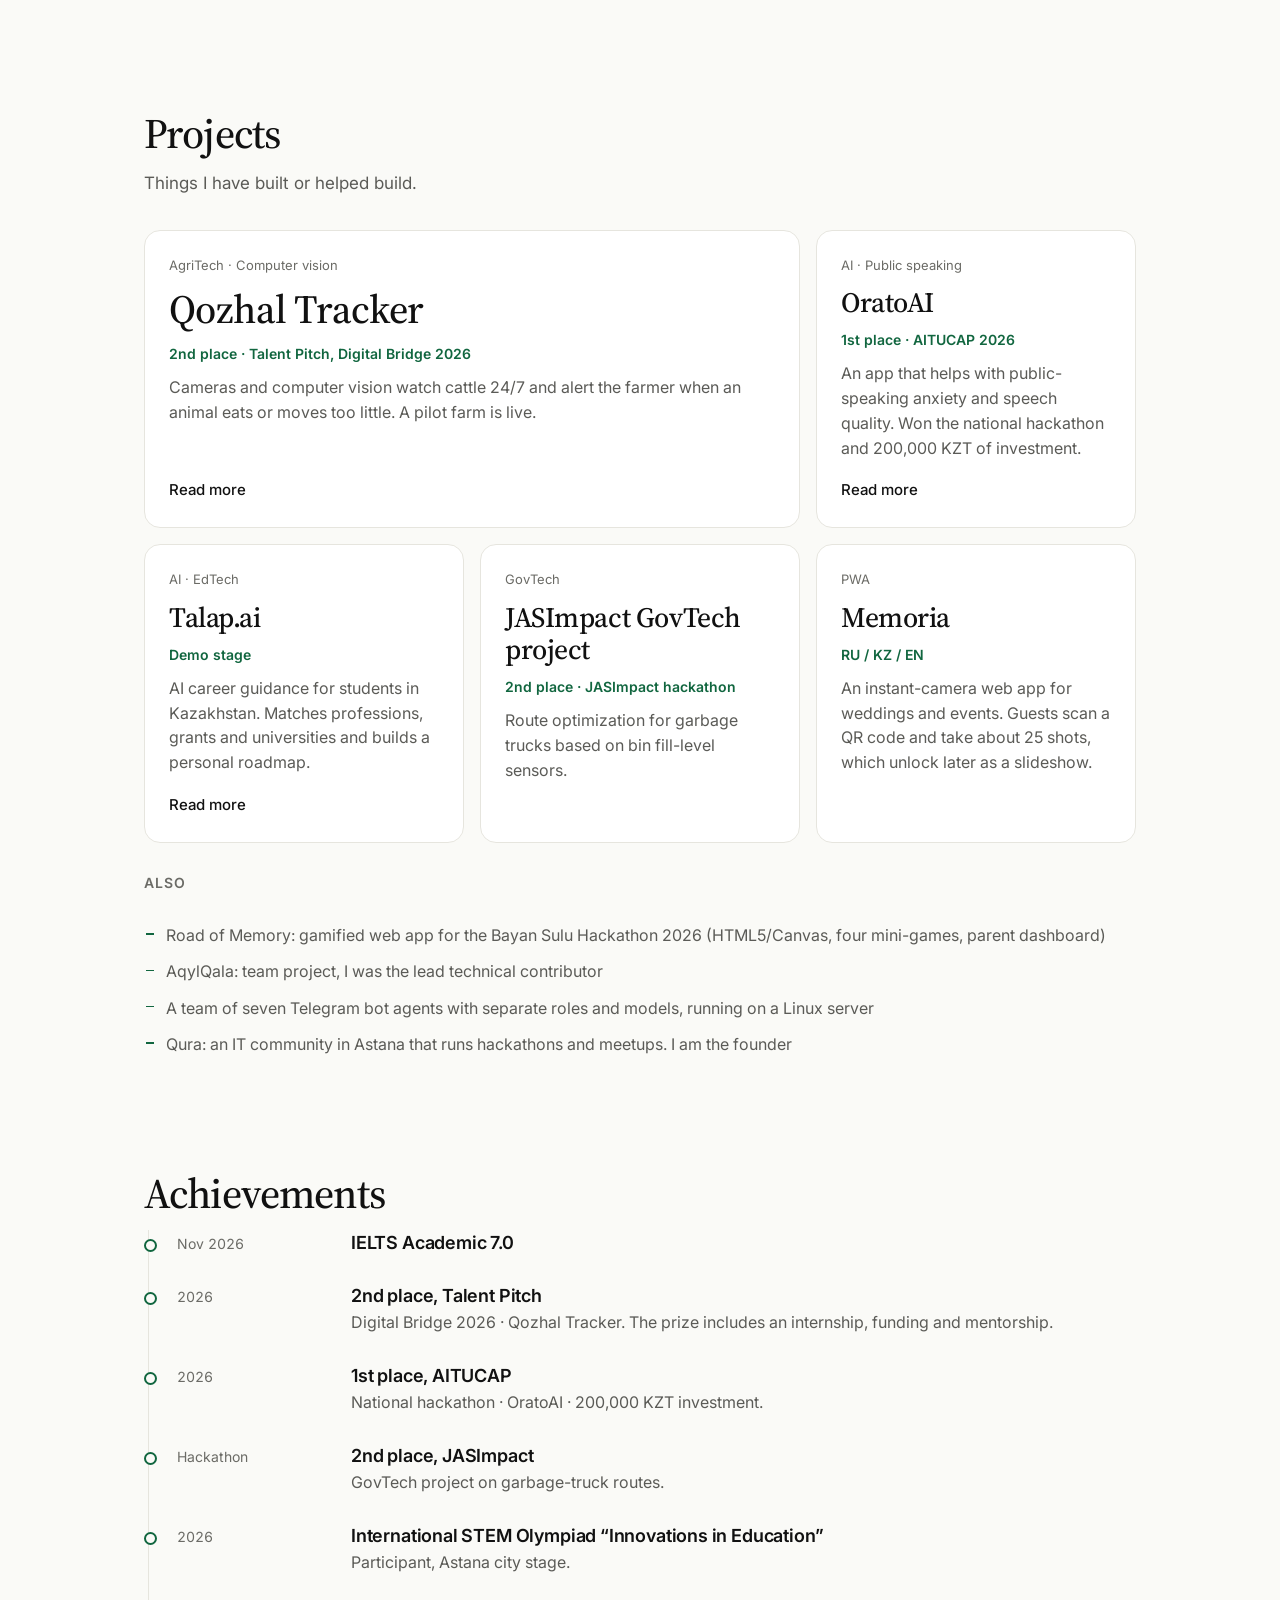
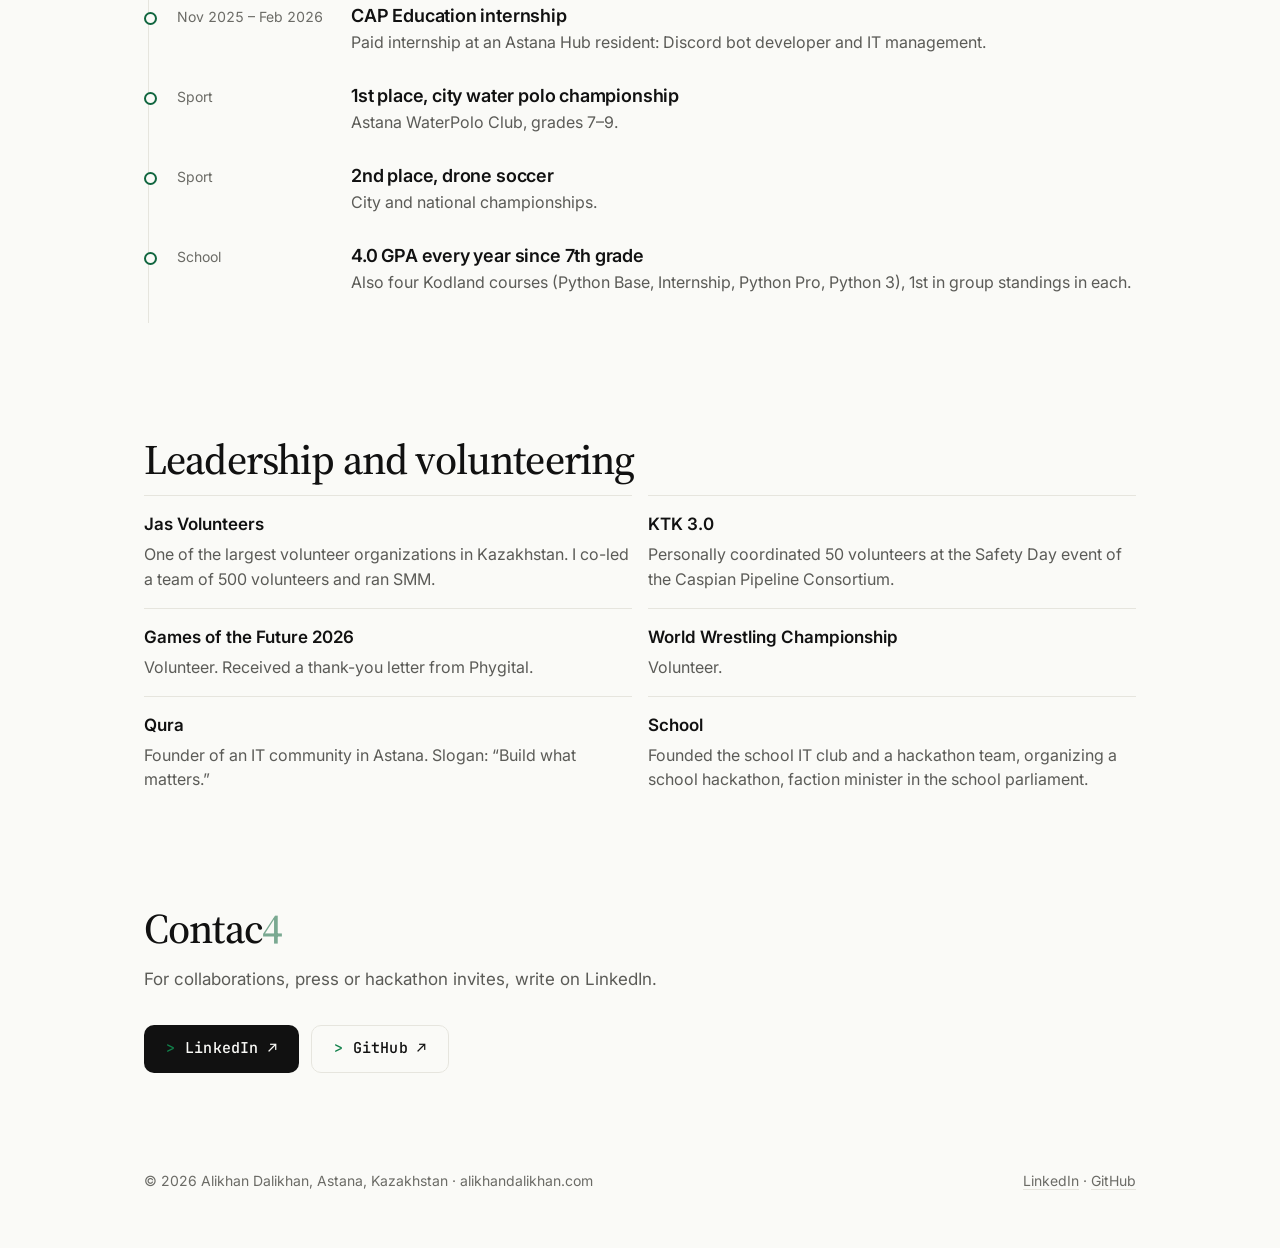
==== commit 67250d0e: "Name variants, IndexNow key, sitemap dates" ====
--- a/index.html
+++ b/index.html
@@ -62,7 +62,7 @@
 </div></section>
 <a class="skip" href="#about">Skip intro</a>
 <div class="wrap"><svg class="ornament" aria-hidden="true" focusable="false" height="16"><defs><pattern id="orn" width="48" height="16" patternUnits="userSpaceOnUse"><g fill="none" stroke="currentColor" stroke-width="1.2" stroke-linecap="round"><path d="M24 8 C24 4 20.5 2 17.5 3 C14 4.2 13.5 8.5 16.5 9.5 C18.8 10.2 20.3 8.2 19 6.8"/><path d="M24 8 C24 4 27.5 2 30.5 3 C34 4.2 34.5 8.5 31.5 9.5 C29.2 10.2 27.7 8.2 29 6.8"/><path d="M24 8 C24 11 22 13.5 19.5 14 M24 8 C24 11 26 13.5 28.5 14"/></g></pattern></defs><rect width="100%" height="16" fill="url(#orn)"/></svg></div>
-<section id="about"><div class="wrap"><h2 class="reveal" data-scramble="enter">About</h2><div class="prose measure reveal"><p>I&#x27;m Alikhan Dalikhan, a high-school student in Astana, Kazakhstan. I build software that has to work in the real world: computer vision that monitors cattle on a pilot farm, an AI platform that helps students pick a profession, and an app for people who are afraid to speak in public.</p><p>In my teams I take the technical side. For Qozhal Tracker that is everything technical, and in OratoAI I built the frontend and the AI part. I also lead people: I co-led a team of 500 volunteers at Jas Volunteers and coordinated 50 volunteers at a safety-day event.</p><p>I plan to study Computer Science, then continue in AI engineering or cybersecurity.</p></div><div class="cta-row reveal"><a class="btn btn-primary" href="#projects" data-magnetic ><span class="btn-fill" aria-hidden="true"></span><span class="btn-label">See projects</span></a><a class="btn btn-outline" href="https://www.linkedin.com/in/alikhan-dalikhan-37092b400/" data-magnetic rel="me noopener"><span class="btn-fill" aria-hidden="true"></span><span class="btn-label">LinkedIn ↗</span></a></div></div></section>
+<section id="about"><div class="wrap"><h2 class="reveal" data-scramble="enter">About</h2><div class="prose measure reveal"><p>I&#x27;m Alikhan Dalikhan, a high-school student in Astana, Kazakhstan. I build software that has to work in the real world: computer vision that monitors cattle on a pilot farm, an AI platform that helps students pick a profession, and an app for people who are afraid to speak in public.</p><p>In my teams I take the technical side. For Qozhal Tracker that is everything technical, and in OratoAI I built the frontend and the AI part. I also lead people: I co-led a team of 500 volunteers at Jas Volunteers and coordinated 50 volunteers at a safety-day event.</p><p>I plan to study Computer Science, then continue in AI engineering or cybersecurity.</p><p class="aka">Also written as Dalikhan Alikhan, Алихан Далихан, Далихан Алихан, Әлихан Дәлихан.</p></div><div class="cta-row reveal"><a class="btn btn-primary" href="#projects" data-magnetic ><span class="btn-fill" aria-hidden="true"></span><span class="btn-label">See projects</span></a><a class="btn btn-outline" href="https://www.linkedin.com/in/alikhan-dalikhan-37092b400/" data-magnetic rel="me noopener"><span class="btn-fill" aria-hidden="true"></span><span class="btn-label">LinkedIn ↗</span></a></div></div></section>
 <section id="projects"><div class="wrap"><h2 class="reveal" data-scramble="enter">Projects</h2><p class="sub reveal">Things I have built or helped build.</p>
 <div class="bento"><article class="card big reveal"><span class="glow"></span><span class="tag">AgriTech · Computer vision</span><h3>Qozhal Tracker</h3><span class="result">2nd place · Talent Pitch, Digital Bridge 2026</span><p>Cameras and computer vision watch cattle 24/7 and alert the farmer when an animal eats or moves too little. A pilot farm is live.</p><a class="more stretch" href="/qozhal-tracker/" aria-label="Read more: Qozhal Tracker">Read more</a></article><article class="card mid reveal"><span class="glow"></span><span class="tag">AI · Public speaking</span><h3>OratoAI</h3><span class="result">1st place · AITUCAP 2026</span><p>An app that helps with public-speaking anxiety and speech quality. Won the national hackathon and 200,000 KZT of investment.</p><a class="more stretch" href="/oratoai/" aria-label="Read more: OratoAI">Read more</a></article><article class="card mid reveal"><span class="glow"></span><span class="tag">AI · EdTech</span><h3>Talap.ai</h3><span class="result">Demo stage</span><p>AI career guidance for students in Kazakhstan. Matches professions, grants and universities and builds a personal roadmap.</p><a class="more stretch" href="/talap-ai/" aria-label="Read more: Talap.ai">Read more</a></article><article class="card mid reveal"><span class="tag">GovTech</span><h3>JASImpact GovTech project</h3><span class="result">2nd place · JASImpact hackathon</span><p>Route optimization for garbage trucks based on bin fill-level sensors.</p></article><article class="card mid reveal"><span class="tag">PWA</span><h3>Memoria</h3><span class="result">RU / KZ / EN</span><p>An instant-camera web app for weddings and events. Guests scan a QR code and take about 25 shots, which unlock later as a slideshow.</p></article></div>
 <h3 class="small reveal">Also</h3><ul class="more-list reveal"><li>Road of Memory: gamified web app for the Bayan Sulu Hackathon 2026 (HTML5/Canvas, four mini-games, parent dashboard)</li><li>AqylQala: team project, I was the lead technical contributor</li><li>A team of seven Telegram bot agents with separate roles and models, running on a Linux server</li><li>Qura: an IT community in Astana that runs hackathons and meetups. I am the founder</li></ul></div></section>
@@ -79,6 +79,6 @@
 <script type="application/json" id="cmds">[{"group": "Go to", "label": "About", "hint": "#about", "href": "/#about"}, {"group": "Go to", "label": "Projects", "hint": "#projects", "href": "/#projects"}, {"group": "Go to", "label": "Achievements", "hint": "#achievements", "href": "/#achievements"}, {"group": "Go to", "label": "Leadership", "hint": "#leadership", "href": "/#leadership"}, {"group": "Go to", "label": "Contact", "hint": "#contact", "href": "/#contact"}, {"group": "Go to", "label": "Qozhal Tracker", "hint": "AgriTech · Computer vision", "href": "/qozhal-tracker/"}, {"group": "Go to", "label": "OratoAI", "hint": "AI · Public speaking", "href": "/oratoai/"}, {"group": "Go to", "label": "Talap.ai", "hint": "AI · EdTech", "href": "/talap-ai/"}, {"group": "Actions", "label": "Русская версия", "hint": "RU", "href": "/ru/"}, {"group": "Actions", "label": "Switch theme", "hint": "", "type": "theme"}, {"group": "Actions", "label": "Copy page link", "hint": "", "type": "copy", "done": "Link copied"}, {"group": "Actions", "label": "LinkedIn", "hint": "↗", "href": "https://www.linkedin.com/in/alikhan-dalikhan-37092b400/"}, {"group": "Actions", "label": "GitHub", "hint": "↗", "href": "https://github.com/mrdezzan"}]</script>
 
 <script src="/assets/portrait.js" defer></script>
-<footer><div class="wrap"><span>© 2026 Alikhan Dalikhan, Astana, Kazakhstan</span><span><a href="https://www.linkedin.com/in/alikhan-dalikhan-37092b400/" rel="me noopener">LinkedIn</a> · <a href="https://github.com/mrdezzan" rel="me noopener">GitHub</a></span></div></footer>
+<footer><div class="wrap"><span>© 2026 Alikhan Dalikhan, Astana, Kazakhstan · alikhandalikhan.com</span><span><a href="https://www.linkedin.com/in/alikhan-dalikhan-37092b400/" rel="me noopener">LinkedIn</a> · <a href="https://github.com/mrdezzan" rel="me noopener">GitHub</a></span></div></footer>
 <script src="/assets/app.js" defer></script>
 </body></html>
--- a/assets/style.css
+++ b/assets/style.css
@@ -350,3 +350,5 @@
 .contact-btns { display: flex; flex-wrap: wrap; gap: 12px; margin: 8px 0 0; }
 
 .scr-wait { color: transparent; }
+
+.aka { font-family: var(--mono); font-size: 13px; color: var(--ink-3); margin-top: 1.4em !important; }
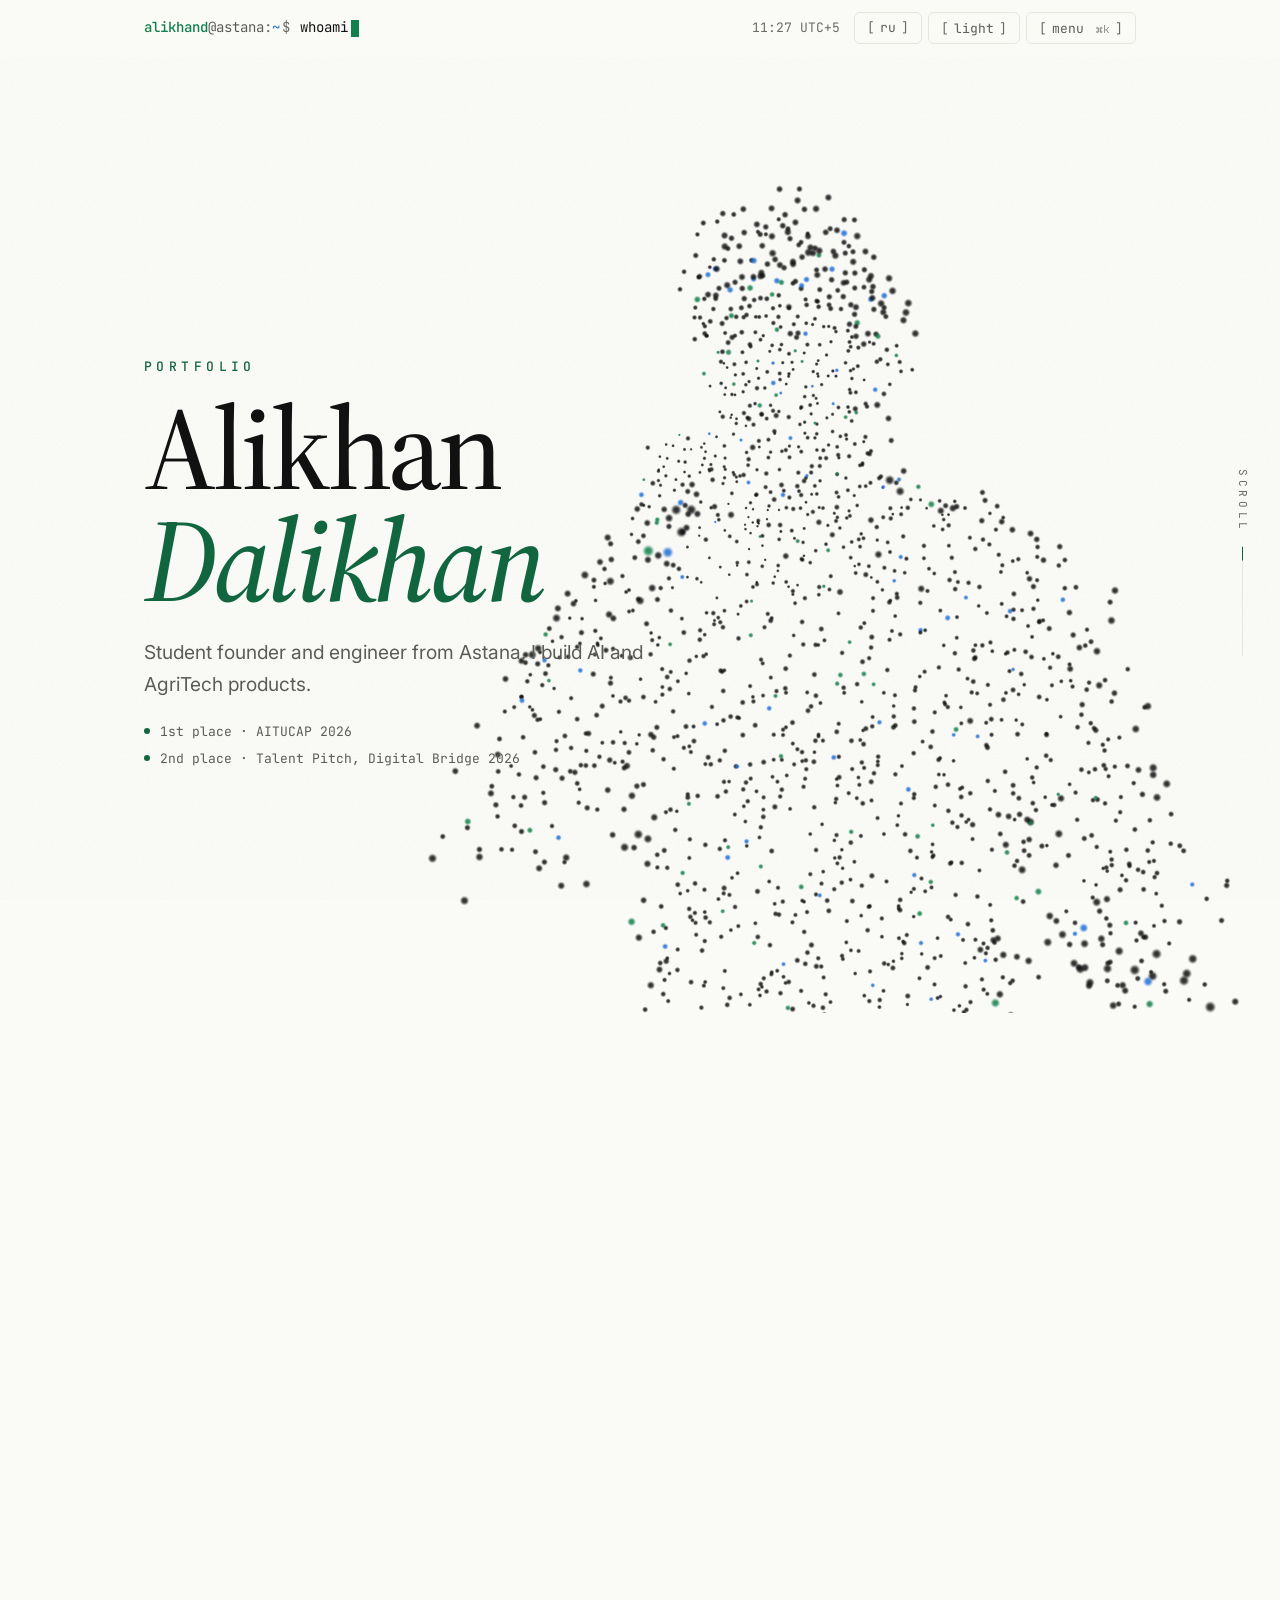
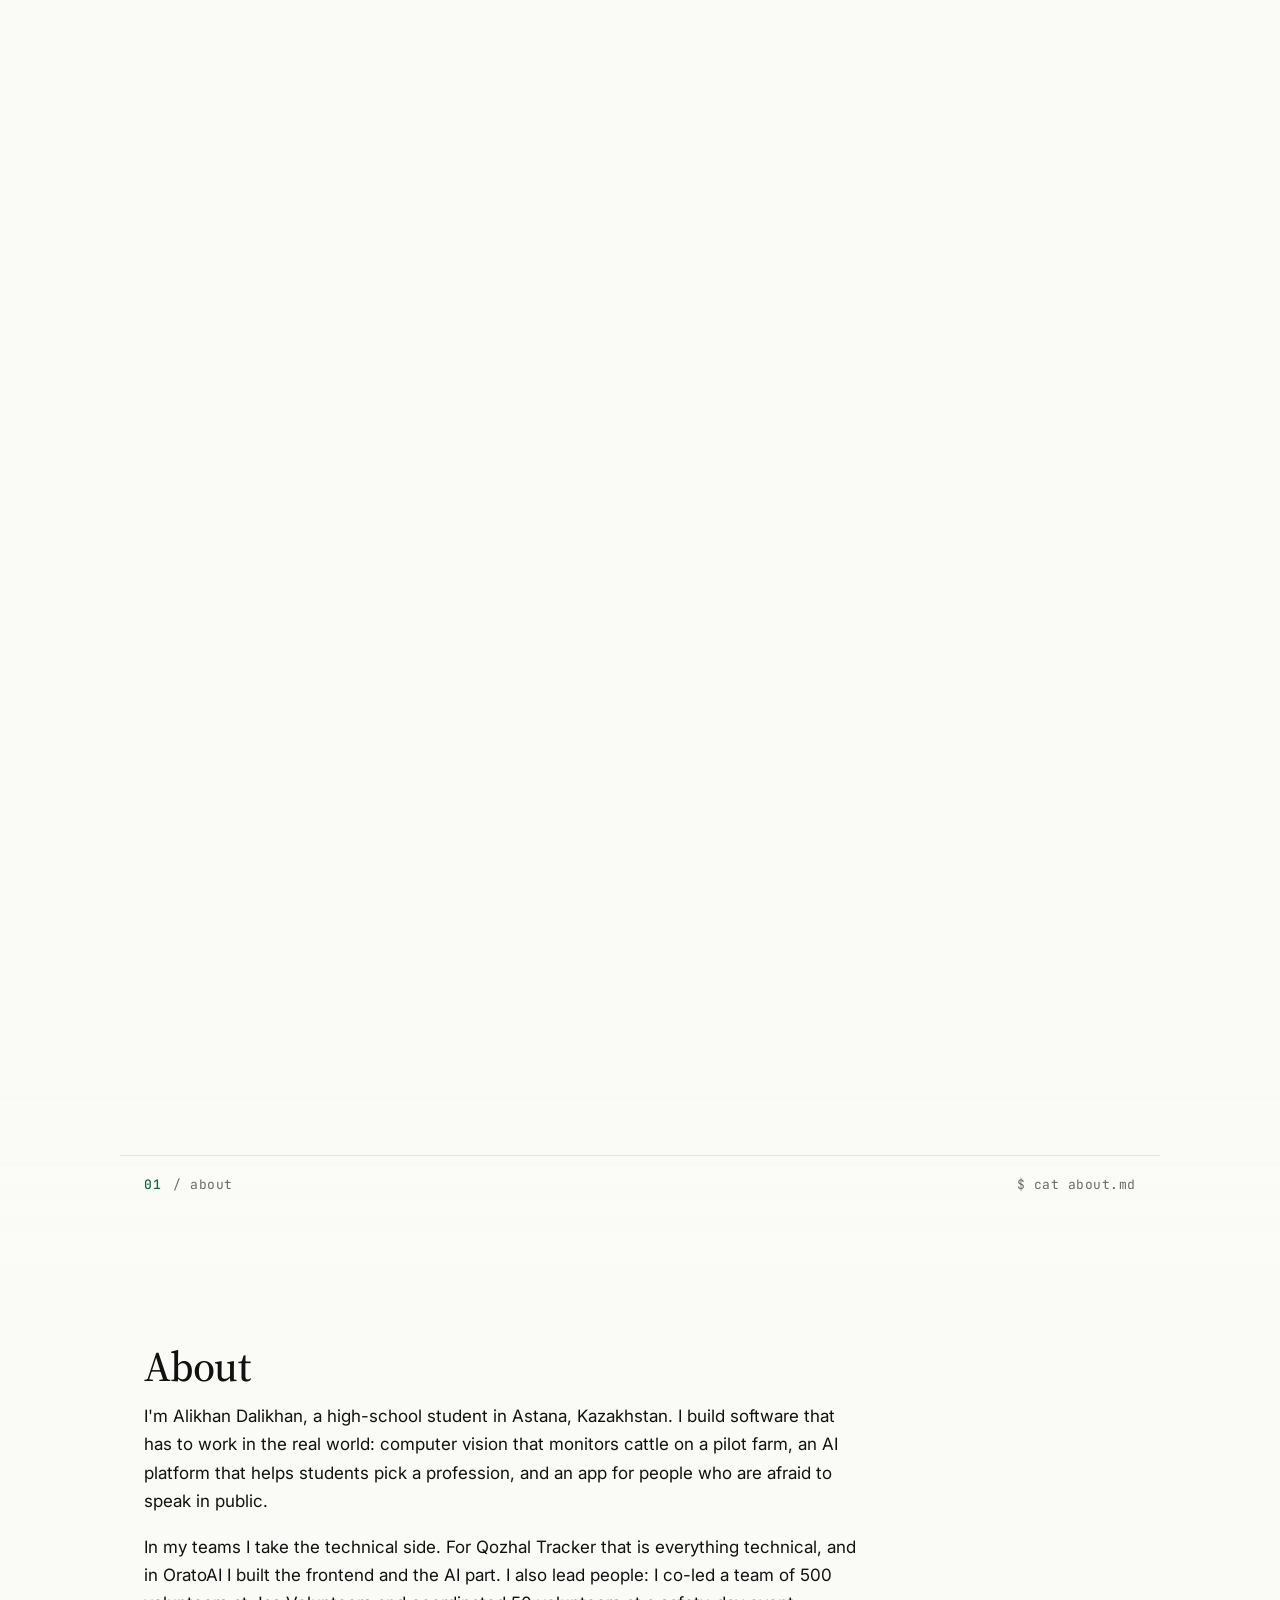
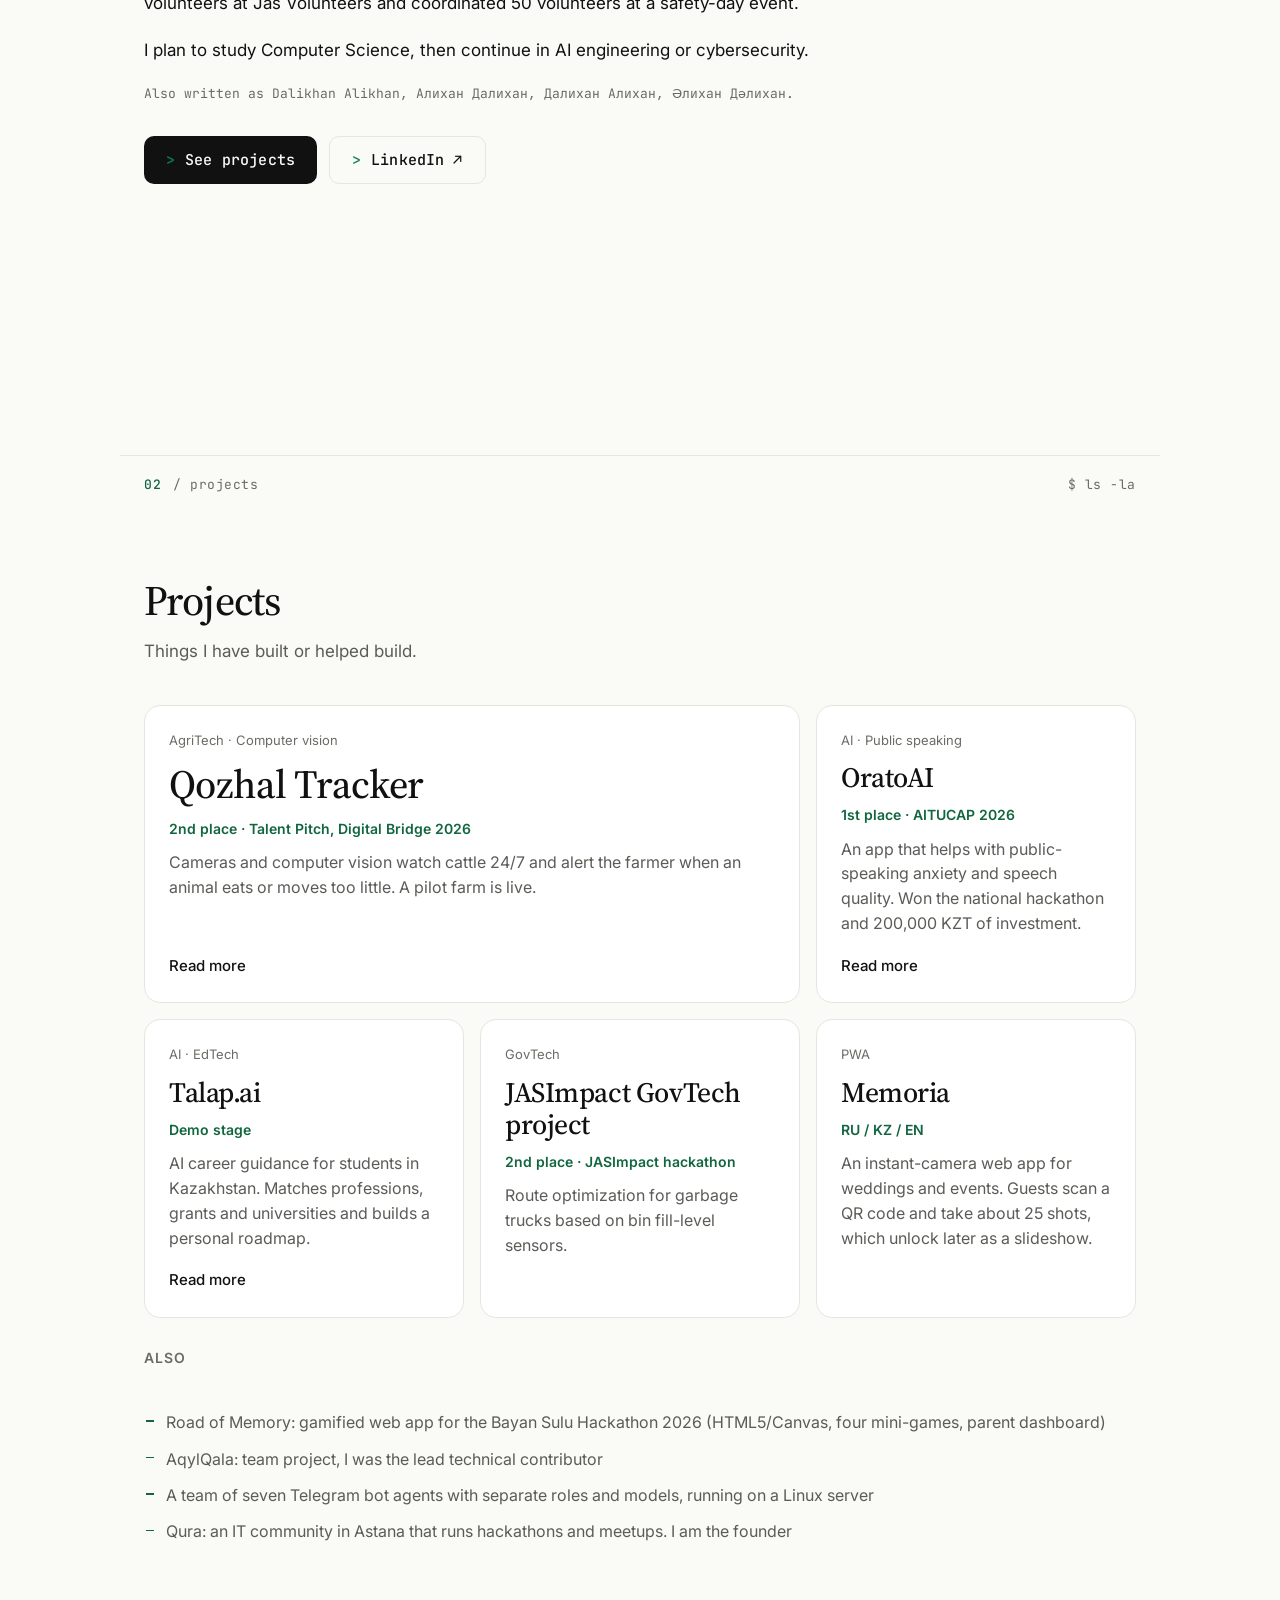
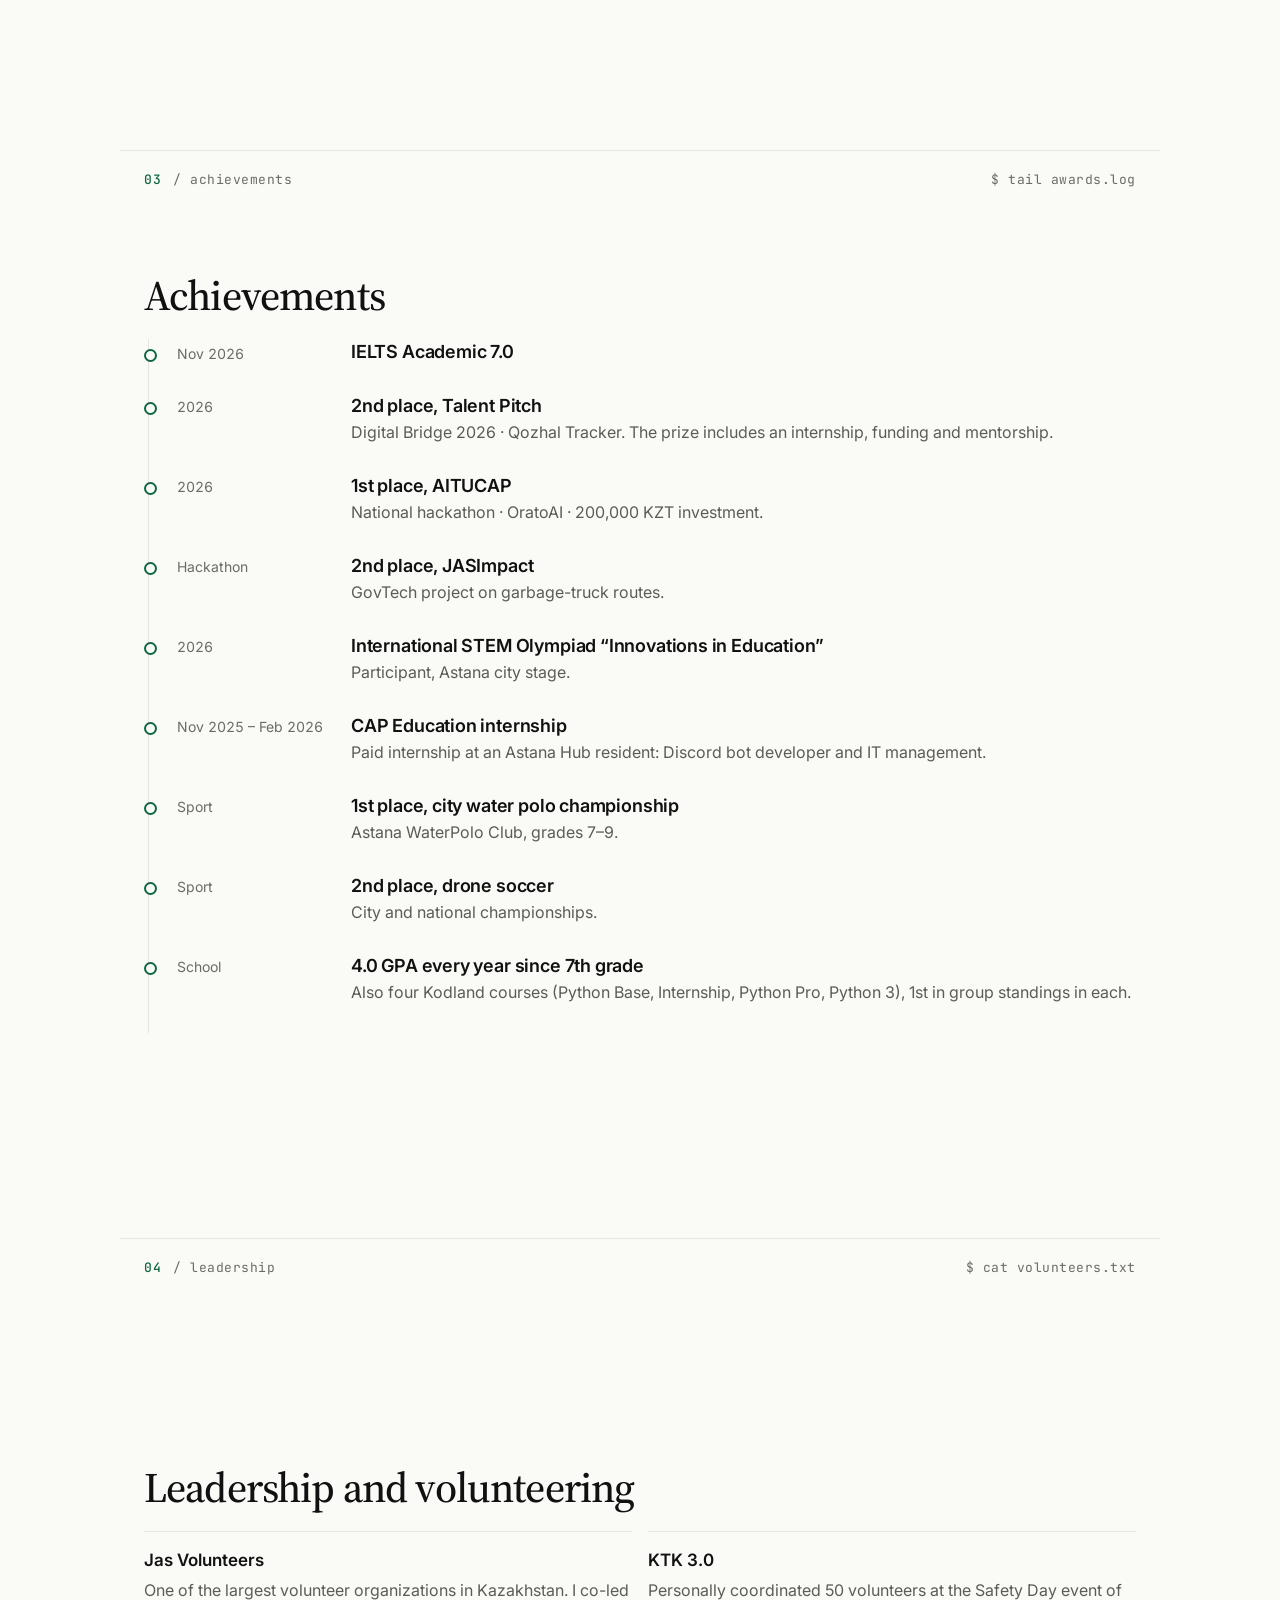
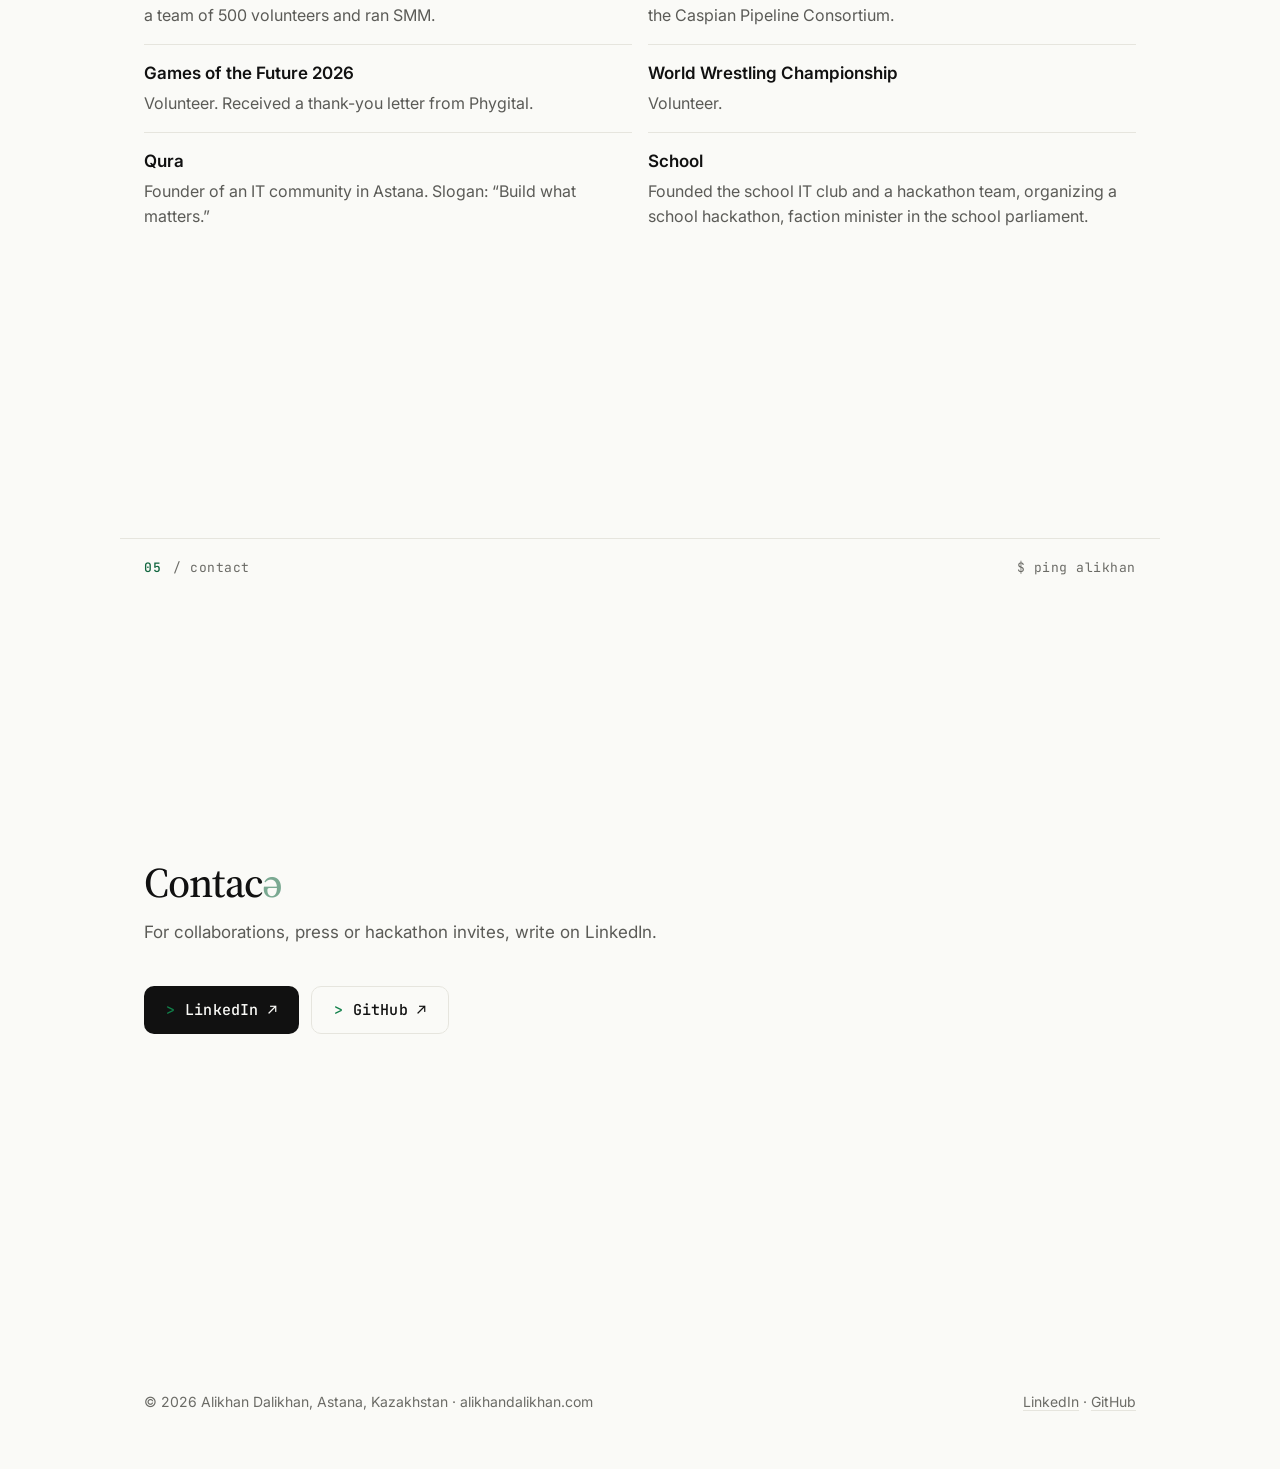
==== commit 8b41aa52: "Section dividers, even spacing, cache-busting, softer scroll" ====
--- a/index.html
+++ b/index.html
@@ -30,7 +30,7 @@
 <link rel="apple-touch-icon" href="/assets/apple-touch-icon.png">
 <link rel="preconnect" href="https://fonts.googleapis.com"><link rel="preconnect" href="https://fonts.gstatic.com" crossorigin>
 <link rel="stylesheet" href="https://fonts.googleapis.com/css2?family=Inter:wght@400;500;600&family=Source+Serif+4:ital,opsz,wght@0,8..60,400;0,8..60,500;0,8..60,600;1,8..60,500&family=JetBrains+Mono:wght@400;500&display=swap">
-<link rel="stylesheet" href="/assets/style.css">
+<link rel="stylesheet" href="/assets/style.css?v=992b794187">
 <script>document.documentElement.classList.add("js");try{var t=localStorage.getItem("theme");if(t)document.documentElement.setAttribute("data-theme",t)}catch(e){}try{if(sessionStorage.getItem("introSeen")==="1")document.documentElement.setAttribute("data-intro-fast","1");if(/^\/(ru\/)?$/.test(location.pathname))sessionStorage.setItem("introSeen","1")}catch(e){}if(!matchMedia("(prefers-reduced-motion: reduce)").matches){var r=document.documentElement;r.classList.add("intro-pending");setTimeout(function(){r.classList.remove("intro-pending")},2500)}</script>
 <script type="application/ld+json">{"@context": "https://schema.org", "@graph": [{"@type": "Person", "@id": "https://alikhandalikhan.com/#person", "name": "Alikhan Dalikhan", "givenName": "Alikhan", "familyName": "Dalikhan", "alternateName": ["Алихан Далихан", "Әлихан Дәлихан", "Dalikhan Alikhan", "Далихан Алихан"], "url": "https://alikhandalikhan.com/", "description": "Student founder and engineer from Astana, Kazakhstan. Builds AI and AgriTech products: Qozhal Tracker, OratoAI, Talap.ai.", "jobTitle": "Founder", "worksFor": {"@type": "Organization", "@id": "https://alikhandalikhan.com/#qozhal", "name": "Qozhal Tracker", "url": "https://alikhandalikhan.com/qozhal-tracker/"}, "homeLocation": {"@type": "Place", "name": "Astana, Kazakhstan"}, "memberOf": [{"@type": "Organization", "name": "Jas Volunteers"}, {"@type": "Organization", "name": "Qura"}], "award": ["2nd place, Talent Pitch, Digital Bridge 2026 (Qozhal Tracker)", "1st place, AITUCAP 2026 national hackathon (OratoAI)", "2nd place, JASImpact hackathon"], "knowsAbout": ["Artificial intelligence", "Computer vision", "AgriTech", "Web development", "Python", "React", "Go"], "sameAs": ["https://www.linkedin.com/in/alikhan-dalikhan-37092b400/", "https://github.com/mrdezzan"]}, {"@type": "Organization", "@id": "https://alikhandalikhan.com/#qozhal", "name": "Qozhal Tracker", "url": "https://alikhandalikhan.com/qozhal-tracker/", "description": "AgriTech: cameras and computer vision that monitor cattle behavior 24/7 and alert the farmer.", "founder": {"@id": "https://alikhandalikhan.com/#person"}}, {"@type": "WebSite", "@id": "https://alikhandalikhan.com/#website", "url": "https://alikhandalikhan.com/", "name": "Alikhan Dalikhan", "inLanguage": ["en", "ru"], "publisher": {"@id": "https://alikhandalikhan.com/#person"}}, {"@type": "ProfilePage", "@id": "https://alikhandalikhan.com/#page", "url": "https://alikhandalikhan.com/", "name": "Alikhan Dalikhan | Founder of Qozhal Tracker, Astana", "inLanguage": "en", "isPartOf": {"@id": "https://alikhandalikhan.com/#website"}, "mainEntity": {"@id": "https://alikhandalikhan.com/#person"}}]}</script>
 
@@ -61,14 +61,13 @@
 <div class="scroll-hint" aria-hidden="true"><span class="hint-label">Scroll</span><span class="hint-track"><b></b></span></div>
 </div></section>
 <a class="skip" href="#about">Skip intro</a>
-<div class="wrap"><svg class="ornament" aria-hidden="true" focusable="false" height="16"><defs><pattern id="orn" width="48" height="16" patternUnits="userSpaceOnUse"><g fill="none" stroke="currentColor" stroke-width="1.2" stroke-linecap="round"><path d="M24 8 C24 4 20.5 2 17.5 3 C14 4.2 13.5 8.5 16.5 9.5 C18.8 10.2 20.3 8.2 19 6.8"/><path d="M24 8 C24 4 27.5 2 30.5 3 C34 4.2 34.5 8.5 31.5 9.5 C29.2 10.2 27.7 8.2 29 6.8"/><path d="M24 8 C24 11 22 13.5 19.5 14 M24 8 C24 11 26 13.5 28.5 14"/></g></pattern></defs><rect width="100%" height="16" fill="url(#orn)"/></svg></div>
-<section id="about"><div class="wrap"><h2 class="reveal" data-scramble="enter">About</h2><div class="prose measure reveal"><p>I&#x27;m Alikhan Dalikhan, a high-school student in Astana, Kazakhstan. I build software that has to work in the real world: computer vision that monitors cattle on a pilot farm, an AI platform that helps students pick a profession, and an app for people who are afraid to speak in public.</p><p>In my teams I take the technical side. For Qozhal Tracker that is everything technical, and in OratoAI I built the frontend and the AI part. I also lead people: I co-led a team of 500 volunteers at Jas Volunteers and coordinated 50 volunteers at a safety-day event.</p><p>I plan to study Computer Science, then continue in AI engineering or cybersecurity.</p><p class="aka">Also written as Dalikhan Alikhan, Алихан Далихан, Далихан Алихан, Әлихан Дәлихан.</p></div><div class="cta-row reveal"><a class="btn btn-primary" href="#projects" data-magnetic ><span class="btn-fill" aria-hidden="true"></span><span class="btn-label">See projects</span></a><a class="btn btn-outline" href="https://www.linkedin.com/in/alikhan-dalikhan-37092b400/" data-magnetic rel="me noopener"><span class="btn-fill" aria-hidden="true"></span><span class="btn-label">LinkedIn ↗</span></a></div></div></section>
-<section id="projects"><div class="wrap"><h2 class="reveal" data-scramble="enter">Projects</h2><p class="sub reveal">Things I have built or helped build.</p>
+<section id="about"><div class="wrap sec-head" aria-hidden="true"><span class="sec-no">01</span><span class="sec-name">/ about</span><span class="sec-cmd">$ cat about.md</span></div><div class="wrap sec-body"><h2 class="reveal" data-scramble="enter">About</h2><div class="prose measure reveal"><p>I&#x27;m Alikhan Dalikhan, a high-school student in Astana, Kazakhstan. I build software that has to work in the real world: computer vision that monitors cattle on a pilot farm, an AI platform that helps students pick a profession, and an app for people who are afraid to speak in public.</p><p>In my teams I take the technical side. For Qozhal Tracker that is everything technical, and in OratoAI I built the frontend and the AI part. I also lead people: I co-led a team of 500 volunteers at Jas Volunteers and coordinated 50 volunteers at a safety-day event.</p><p>I plan to study Computer Science, then continue in AI engineering or cybersecurity.</p><p class="aka">Also written as Dalikhan Alikhan, Алихан Далихан, Далихан Алихан, Әлихан Дәлихан.</p></div><div class="cta-row reveal"><a class="btn btn-primary" href="#projects" data-magnetic ><span class="btn-fill" aria-hidden="true"></span><span class="btn-label">See projects</span></a><a class="btn btn-outline" href="https://www.linkedin.com/in/alikhan-dalikhan-37092b400/" data-magnetic rel="me noopener"><span class="btn-fill" aria-hidden="true"></span><span class="btn-label">LinkedIn ↗</span></a></div></div></section>
+<section id="projects"><div class="wrap sec-head" aria-hidden="true"><span class="sec-no">02</span><span class="sec-name">/ projects</span><span class="sec-cmd">$ ls -la</span></div><div class="wrap sec-body"><h2 class="reveal" data-scramble="enter">Projects</h2><p class="sub reveal">Things I have built or helped build.</p>
 <div class="bento"><article class="card big reveal"><span class="glow"></span><span class="tag">AgriTech · Computer vision</span><h3>Qozhal Tracker</h3><span class="result">2nd place · Talent Pitch, Digital Bridge 2026</span><p>Cameras and computer vision watch cattle 24/7 and alert the farmer when an animal eats or moves too little. A pilot farm is live.</p><a class="more stretch" href="/qozhal-tracker/" aria-label="Read more: Qozhal Tracker">Read more</a></article><article class="card mid reveal"><span class="glow"></span><span class="tag">AI · Public speaking</span><h3>OratoAI</h3><span class="result">1st place · AITUCAP 2026</span><p>An app that helps with public-speaking anxiety and speech quality. Won the national hackathon and 200,000 KZT of investment.</p><a class="more stretch" href="/oratoai/" aria-label="Read more: OratoAI">Read more</a></article><article class="card mid reveal"><span class="glow"></span><span class="tag">AI · EdTech</span><h3>Talap.ai</h3><span class="result">Demo stage</span><p>AI career guidance for students in Kazakhstan. Matches professions, grants and universities and builds a personal roadmap.</p><a class="more stretch" href="/talap-ai/" aria-label="Read more: Talap.ai">Read more</a></article><article class="card mid reveal"><span class="tag">GovTech</span><h3>JASImpact GovTech project</h3><span class="result">2nd place · JASImpact hackathon</span><p>Route optimization for garbage trucks based on bin fill-level sensors.</p></article><article class="card mid reveal"><span class="tag">PWA</span><h3>Memoria</h3><span class="result">RU / KZ / EN</span><p>An instant-camera web app for weddings and events. Guests scan a QR code and take about 25 shots, which unlock later as a slideshow.</p></article></div>
 <h3 class="small reveal">Also</h3><ul class="more-list reveal"><li>Road of Memory: gamified web app for the Bayan Sulu Hackathon 2026 (HTML5/Canvas, four mini-games, parent dashboard)</li><li>AqylQala: team project, I was the lead technical contributor</li><li>A team of seven Telegram bot agents with separate roles and models, running on a Linux server</li><li>Qura: an IT community in Astana that runs hackathons and meetups. I am the founder</li></ul></div></section>
-<section id="achievements"><div class="wrap"><h2 class="reveal" data-scramble="enter">Achievements</h2><ol class="timeline"><li class="reveal"><span class="when">Nov 2026</span><div><h3>IELTS Academic 7.0</h3></div></li><li class="reveal"><span class="when">2026</span><div><h3>2nd place, Talent Pitch</h3><p>Digital Bridge 2026 · Qozhal Tracker. The prize includes an internship, funding and mentorship.</p></div></li><li class="reveal"><span class="when">2026</span><div><h3>1st place, AITUCAP</h3><p>National hackathon · OratoAI · 200,000 KZT investment.</p></div></li><li class="reveal"><span class="when">Hackathon</span><div><h3>2nd place, JASImpact</h3><p>GovTech project on garbage-truck routes.</p></div></li><li class="reveal"><span class="when">2026</span><div><h3>International STEM Olympiad “Innovations in Education”</h3><p>Participant, Astana city stage.</p></div></li><li class="reveal"><span class="when">Nov 2025 – Feb 2026</span><div><h3>CAP Education internship</h3><p>Paid internship at an Astana Hub resident: Discord bot developer and IT management.</p></div></li><li class="reveal"><span class="when">Sport</span><div><h3>1st place, city water polo championship</h3><p>Astana WaterPolo Club, grades 7–9.</p></div></li><li class="reveal"><span class="when">Sport</span><div><h3>2nd place, drone soccer</h3><p>City and national championships.</p></div></li><li class="reveal"><span class="when">School</span><div><h3>4.0 GPA every year since 7th grade</h3><p>Also four Kodland courses (Python Base, Internship, Python Pro, Python 3), 1st in group standings in each.</p></div></li></ol></div></section>
-<section id="leadership"><div class="wrap"><h2 class="reveal" data-scramble="enter">Leadership and volunteering</h2><ul class="lead-list"><li class="reveal"><h3>Jas Volunteers</h3><p>One of the largest volunteer organizations in Kazakhstan. I co-led a team of 500 volunteers and ran SMM.</p></li><li class="reveal"><h3>KTK 3.0</h3><p>Personally coordinated 50 volunteers at the Safety Day event of the Caspian Pipeline Consortium.</p></li><li class="reveal"><h3>Games of the Future 2026</h3><p>Volunteer. Received a thank-you letter from Phygital.</p></li><li class="reveal"><h3>World Wrestling Championship</h3><p>Volunteer.</p></li><li class="reveal"><h3>Qura</h3><p>Founder of an IT community in Astana. Slogan: “Build what matters.”</p></li><li class="reveal"><h3>School</h3><p>Founded the school IT club and a hackathon team, organizing a school hackathon, faction minister in the school parliament.</p></li></ul></div></section>
-<section id="contact"><div class="wrap"><h2 class="reveal" data-scramble="enter">Contact</h2><p class="sub reveal">For collaborations, press or hackathon invites, write on LinkedIn.</p>
+<section id="achievements"><div class="wrap sec-head" aria-hidden="true"><span class="sec-no">03</span><span class="sec-name">/ achievements</span><span class="sec-cmd">$ tail awards.log</span></div><div class="wrap sec-body"><h2 class="reveal" data-scramble="enter">Achievements</h2><ol class="timeline"><li class="reveal"><span class="when">Nov 2026</span><div><h3>IELTS Academic 7.0</h3></div></li><li class="reveal"><span class="when">2026</span><div><h3>2nd place, Talent Pitch</h3><p>Digital Bridge 2026 · Qozhal Tracker. The prize includes an internship, funding and mentorship.</p></div></li><li class="reveal"><span class="when">2026</span><div><h3>1st place, AITUCAP</h3><p>National hackathon · OratoAI · 200,000 KZT investment.</p></div></li><li class="reveal"><span class="when">Hackathon</span><div><h3>2nd place, JASImpact</h3><p>GovTech project on garbage-truck routes.</p></div></li><li class="reveal"><span class="when">2026</span><div><h3>International STEM Olympiad “Innovations in Education”</h3><p>Participant, Astana city stage.</p></div></li><li class="reveal"><span class="when">Nov 2025 – Feb 2026</span><div><h3>CAP Education internship</h3><p>Paid internship at an Astana Hub resident: Discord bot developer and IT management.</p></div></li><li class="reveal"><span class="when">Sport</span><div><h3>1st place, city water polo championship</h3><p>Astana WaterPolo Club, grades 7–9.</p></div></li><li class="reveal"><span class="when">Sport</span><div><h3>2nd place, drone soccer</h3><p>City and national championships.</p></div></li><li class="reveal"><span class="when">School</span><div><h3>4.0 GPA every year since 7th grade</h3><p>Also four Kodland courses (Python Base, Internship, Python Pro, Python 3), 1st in group standings in each.</p></div></li></ol></div></section>
+<section id="leadership"><div class="wrap sec-head" aria-hidden="true"><span class="sec-no">04</span><span class="sec-name">/ leadership</span><span class="sec-cmd">$ cat volunteers.txt</span></div><div class="wrap sec-body"><h2 class="reveal" data-scramble="enter">Leadership and volunteering</h2><ul class="lead-list"><li class="reveal"><h3>Jas Volunteers</h3><p>One of the largest volunteer organizations in Kazakhstan. I co-led a team of 500 volunteers and ran SMM.</p></li><li class="reveal"><h3>KTK 3.0</h3><p>Personally coordinated 50 volunteers at the Safety Day event of the Caspian Pipeline Consortium.</p></li><li class="reveal"><h3>Games of the Future 2026</h3><p>Volunteer. Received a thank-you letter from Phygital.</p></li><li class="reveal"><h3>World Wrestling Championship</h3><p>Volunteer.</p></li><li class="reveal"><h3>Qura</h3><p>Founder of an IT community in Astana. Slogan: “Build what matters.”</p></li><li class="reveal"><h3>School</h3><p>Founded the school IT club and a hackathon team, organizing a school hackathon, faction minister in the school parliament.</p></li></ul></div></section>
+<section id="contact"><div class="wrap sec-head" aria-hidden="true"><span class="sec-no">05</span><span class="sec-name">/ contact</span><span class="sec-cmd">$ ping alikhan</span></div><div class="wrap sec-body"><h2 class="reveal" data-scramble="enter">Contact</h2><p class="sub reveal">For collaborations, press or hackathon invites, write on LinkedIn.</p>
 <div class="contact-btns reveal"><a class="btn btn-primary" href="https://www.linkedin.com/in/alikhan-dalikhan-37092b400/" data-magnetic rel="me noopener"><span class="btn-fill" aria-hidden="true"></span><span class="btn-label">LinkedIn ↗</span></a><a class="btn btn-outline" href="https://github.com/mrdezzan" data-magnetic rel="me noopener"><span class="btn-fill" aria-hidden="true"></span><span class="btn-label">GitHub ↗</span></a></div>
 </div></section>
 </main>
@@ -78,7 +77,7 @@
 <div class="toast" id="toast" role="status" aria-live="polite"></div>
 <script type="application/json" id="cmds">[{"group": "Go to", "label": "About", "hint": "#about", "href": "/#about"}, {"group": "Go to", "label": "Projects", "hint": "#projects", "href": "/#projects"}, {"group": "Go to", "label": "Achievements", "hint": "#achievements", "href": "/#achievements"}, {"group": "Go to", "label": "Leadership", "hint": "#leadership", "href": "/#leadership"}, {"group": "Go to", "label": "Contact", "hint": "#contact", "href": "/#contact"}, {"group": "Go to", "label": "Qozhal Tracker", "hint": "AgriTech · Computer vision", "href": "/qozhal-tracker/"}, {"group": "Go to", "label": "OratoAI", "hint": "AI · Public speaking", "href": "/oratoai/"}, {"group": "Go to", "label": "Talap.ai", "hint": "AI · EdTech", "href": "/talap-ai/"}, {"group": "Actions", "label": "Русская версия", "hint": "RU", "href": "/ru/"}, {"group": "Actions", "label": "Switch theme", "hint": "", "type": "theme"}, {"group": "Actions", "label": "Copy page link", "hint": "", "type": "copy", "done": "Link copied"}, {"group": "Actions", "label": "LinkedIn", "hint": "↗", "href": "https://www.linkedin.com/in/alikhan-dalikhan-37092b400/"}, {"group": "Actions", "label": "GitHub", "hint": "↗", "href": "https://github.com/mrdezzan"}]</script>
 
-<script src="/assets/portrait.js" defer></script>
+<script src="/assets/portrait.js?v=52207913eb" defer></script>
 <footer><div class="wrap"><span>© 2026 Alikhan Dalikhan, Astana, Kazakhstan · alikhandalikhan.com</span><span><a href="https://www.linkedin.com/in/alikhan-dalikhan-37092b400/" rel="me noopener">LinkedIn</a> · <a href="https://github.com/mrdezzan" rel="me noopener">GitHub</a></span></div></footer>
-<script src="/assets/app.js" defer></script>
+<script src="/assets/app.js?v=93790155ae" defer></script>
 </body></html>
--- a/assets/style.css
+++ b/assets/style.css
@@ -135,6 +135,22 @@
 /* sections */
 section { padding: 56px 0; }
 section[id] { scroll-margin-top: 72px; }
+.smooth-js { scroll-behavior: auto; }
+/* every home section gets a whole screen, content centred with air around it */
+/* every home section is one screen: a divider on top, content centred below it,
+   the same breathing room above and below in every section */
+.intro ~ section[id] { min-height: 100vh; min-height: 100svh; display: flex; flex-direction: column; padding: 0; }
+.intro ~ section[id] > .wrap { width: 100%; }
+.sec-head { display: flex; align-items: baseline; gap: 12px; margin-top: 88px; padding-top: 18px; border-top: 1px solid var(--line);
+  font-family: var(--mono); font-size: 13px; letter-spacing: .04em; color: var(--ink-3); }
+.sec-no { color: var(--accent); font-weight: 500; }
+.sec-cmd { margin-left: auto; }
+.sec-body { flex: 1; display: flex; flex-direction: column; justify-content: center; padding-top: clamp(48px, 9vh, 112px); padding-bottom: clamp(72px, 13vh, 160px); }
+@media (max-width: 760px) {
+  .sec-head { margin-top: 72px; }
+  .sec-cmd { display: none; }
+  .sec-body { padding-top: 40px; padding-bottom: 88px; }
+}
 .intro ~ #about { background: linear-gradient(to bottom, transparent, var(--bg) 22%); }
 section > .wrap > h2, .h2 { font-family: var(--display); font-weight: 500; font-size: clamp(30px, 4.4vw, 42px); letter-spacing: -.02em; line-height: 1.15; margin: 0 0 12px; }
 .sub { color: var(--ink-2); margin: 0 0 32px; }
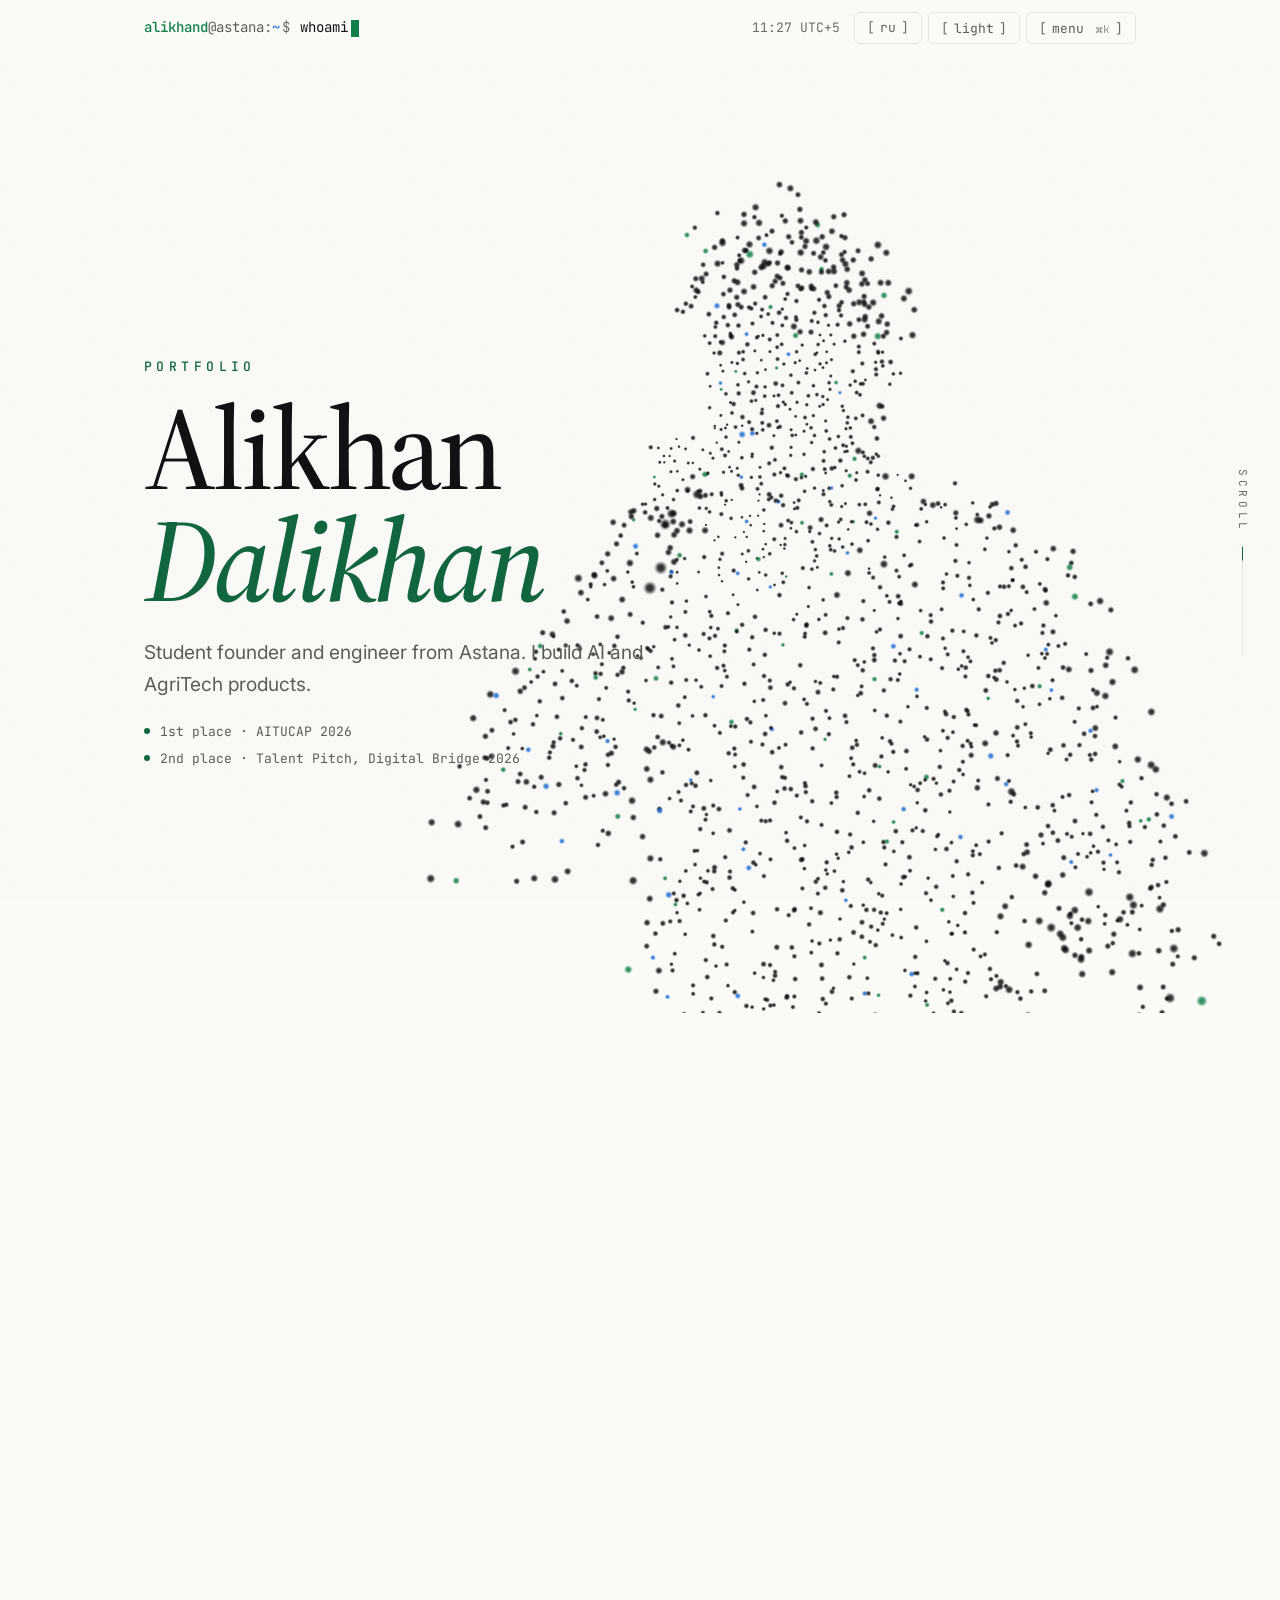
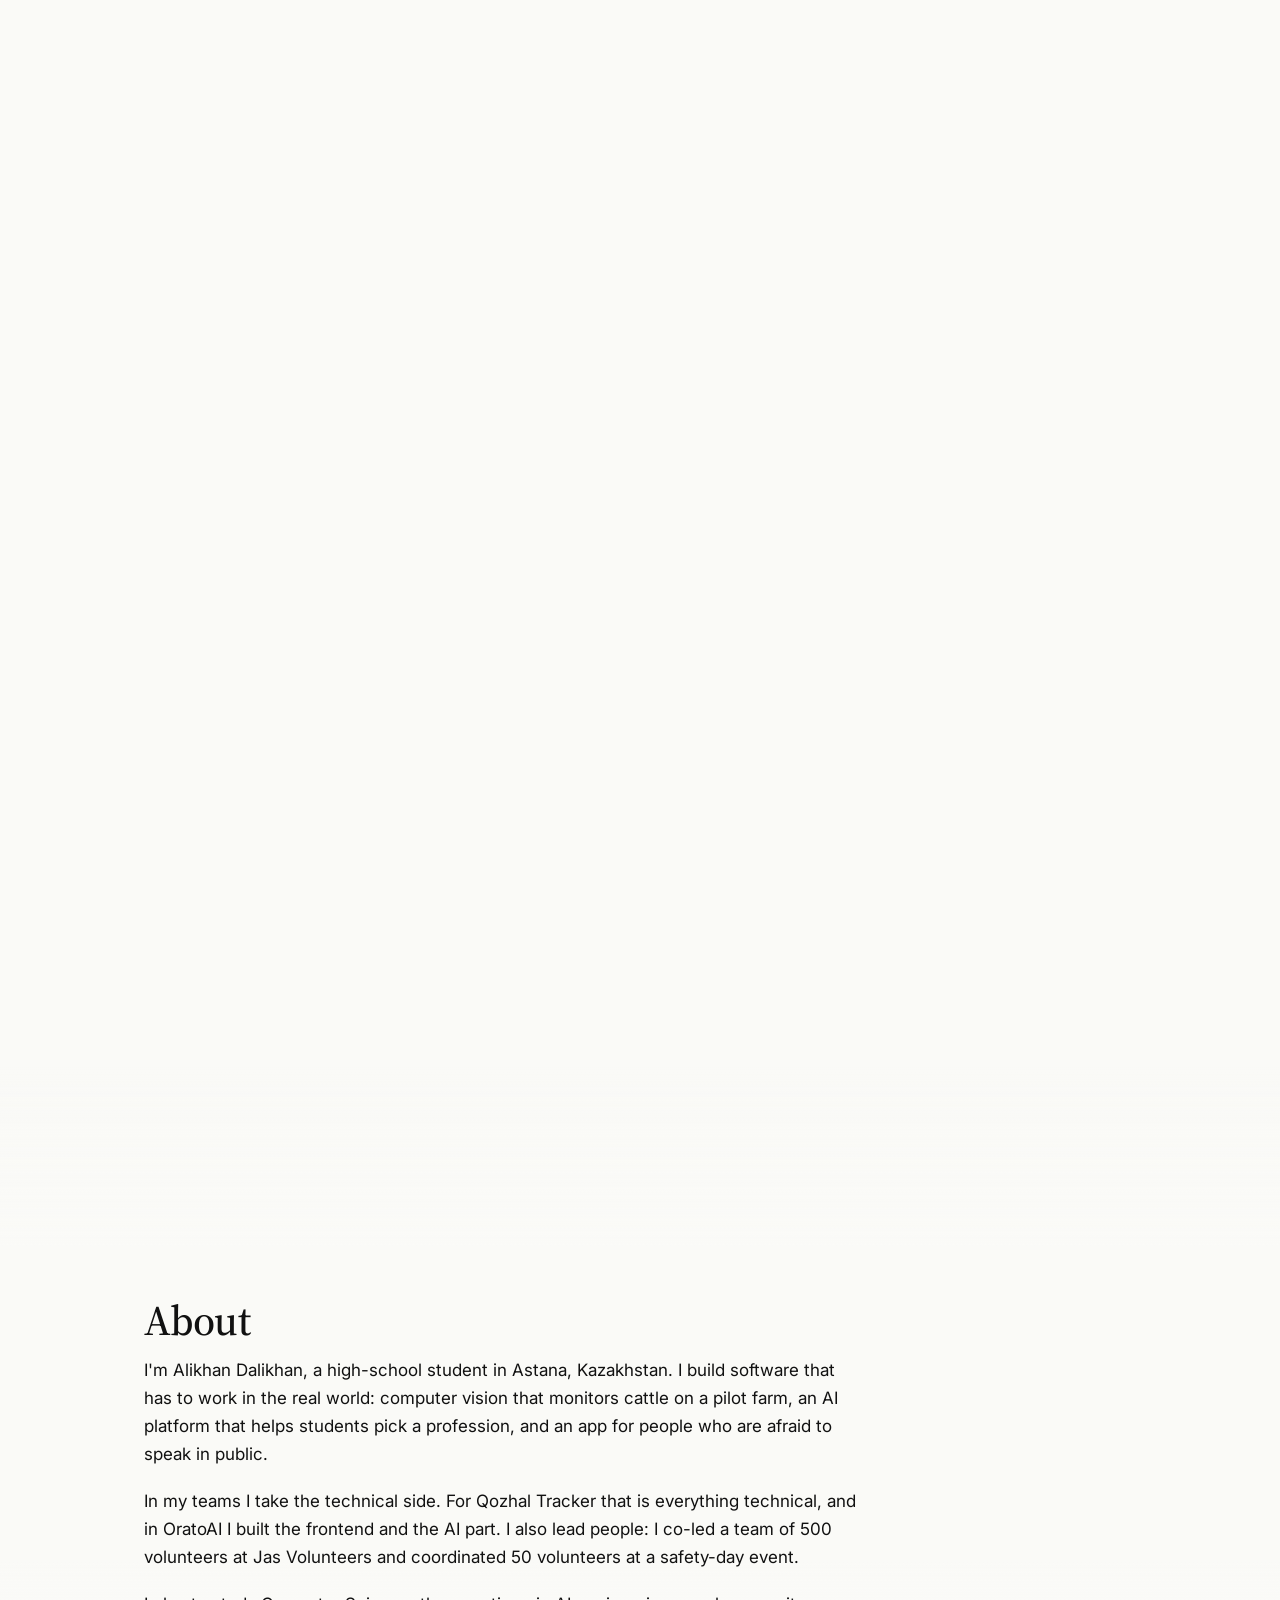
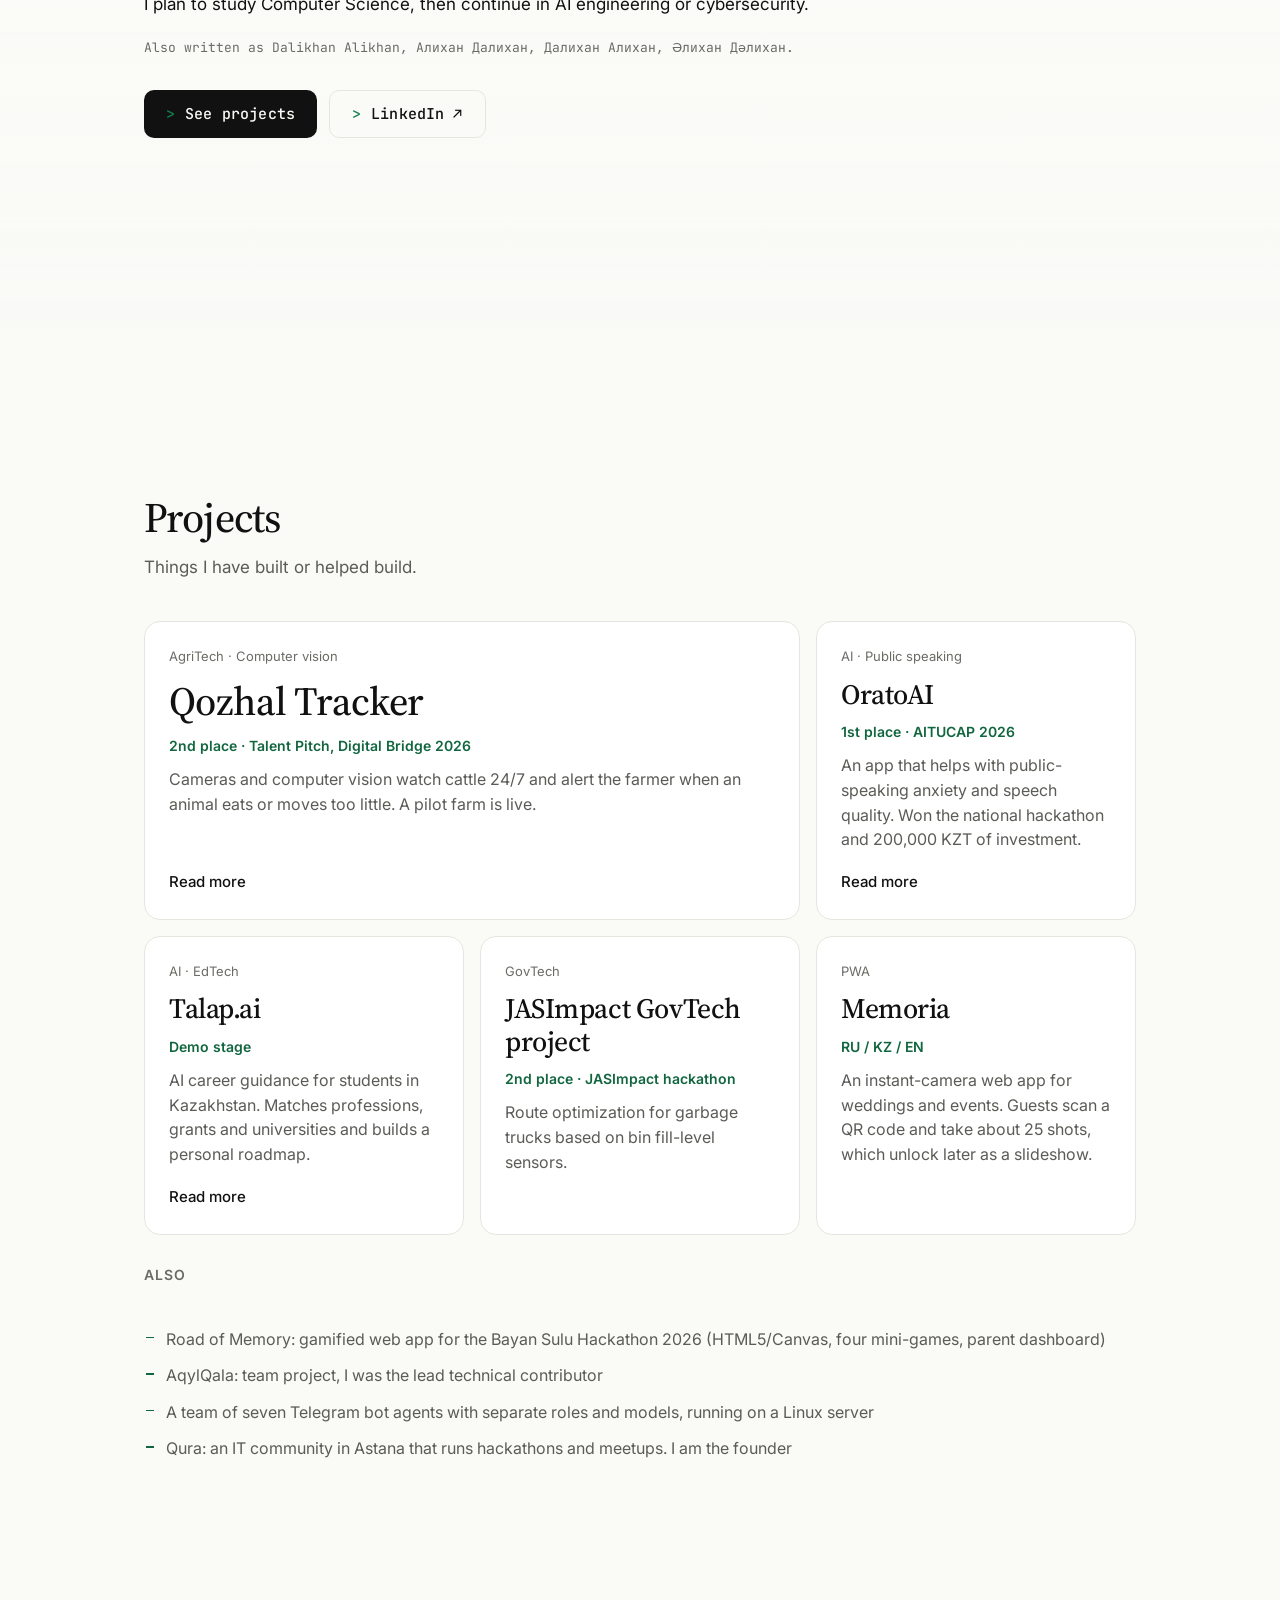
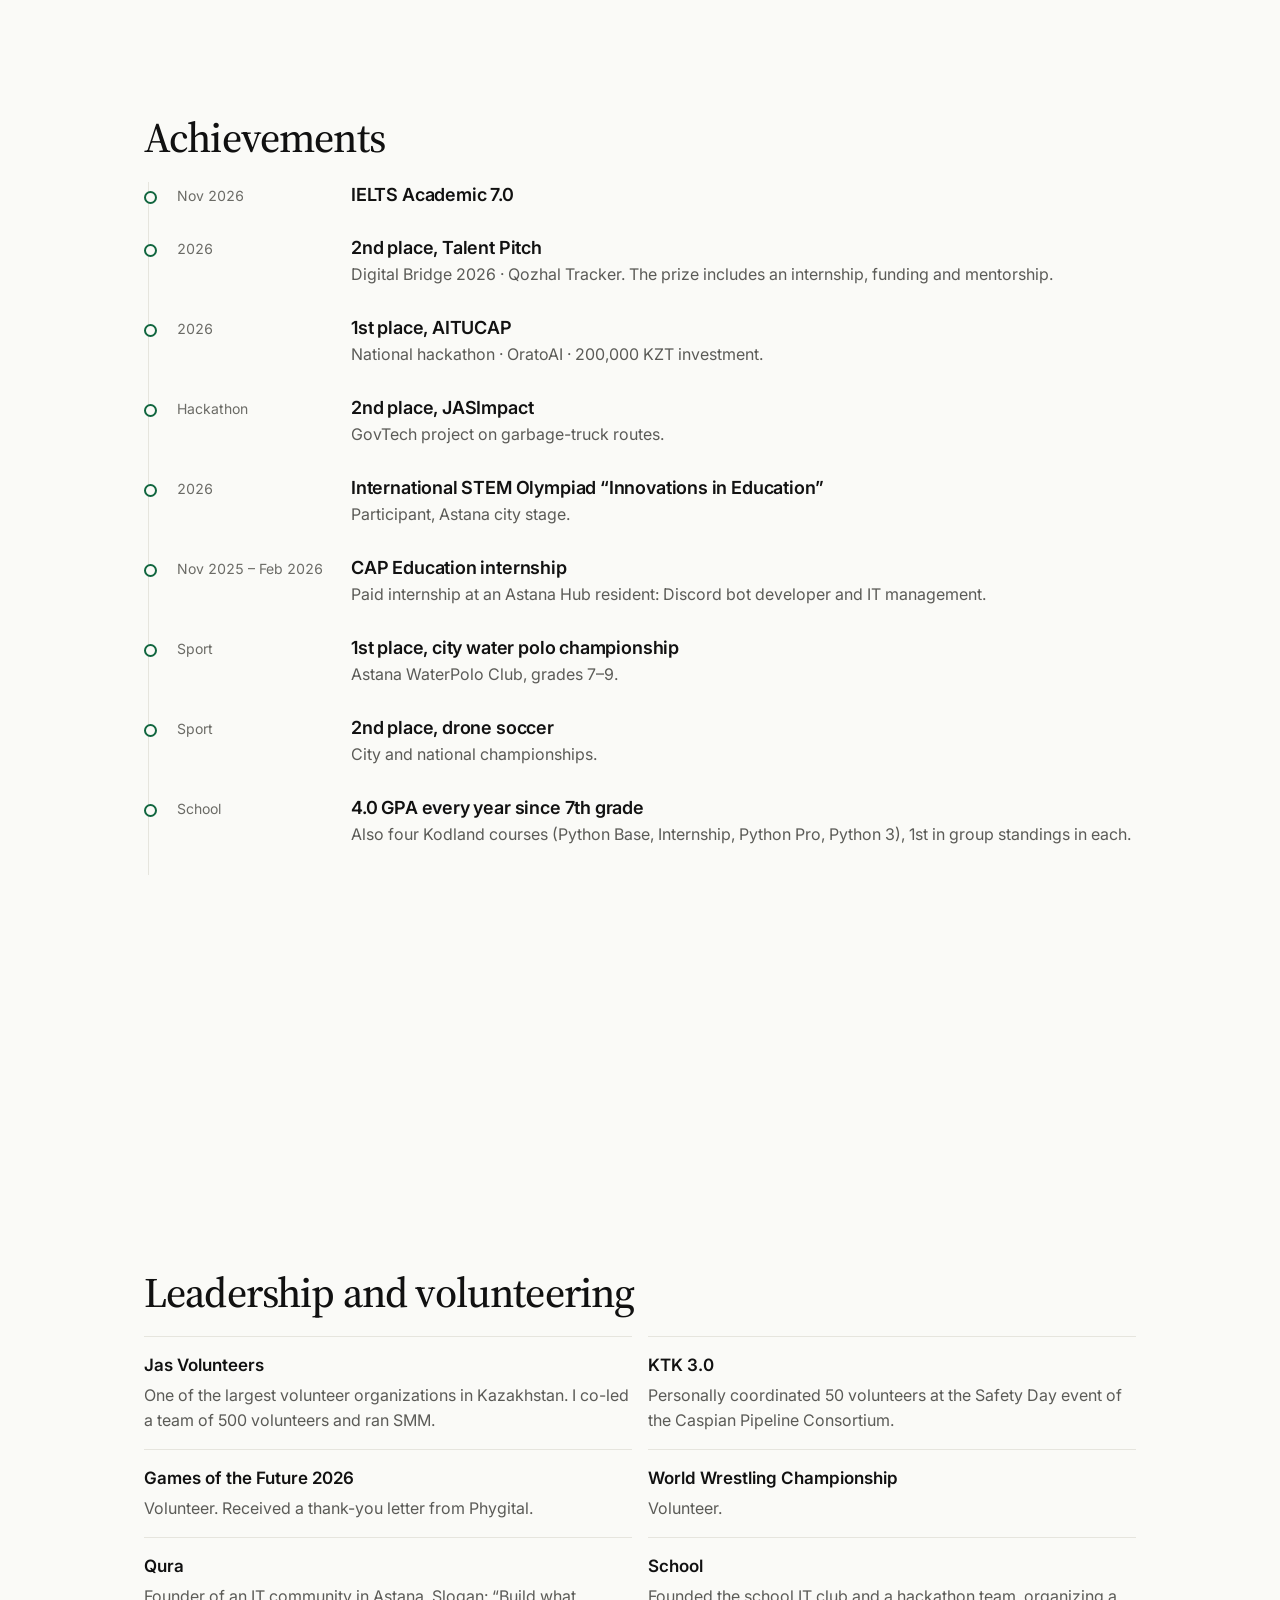
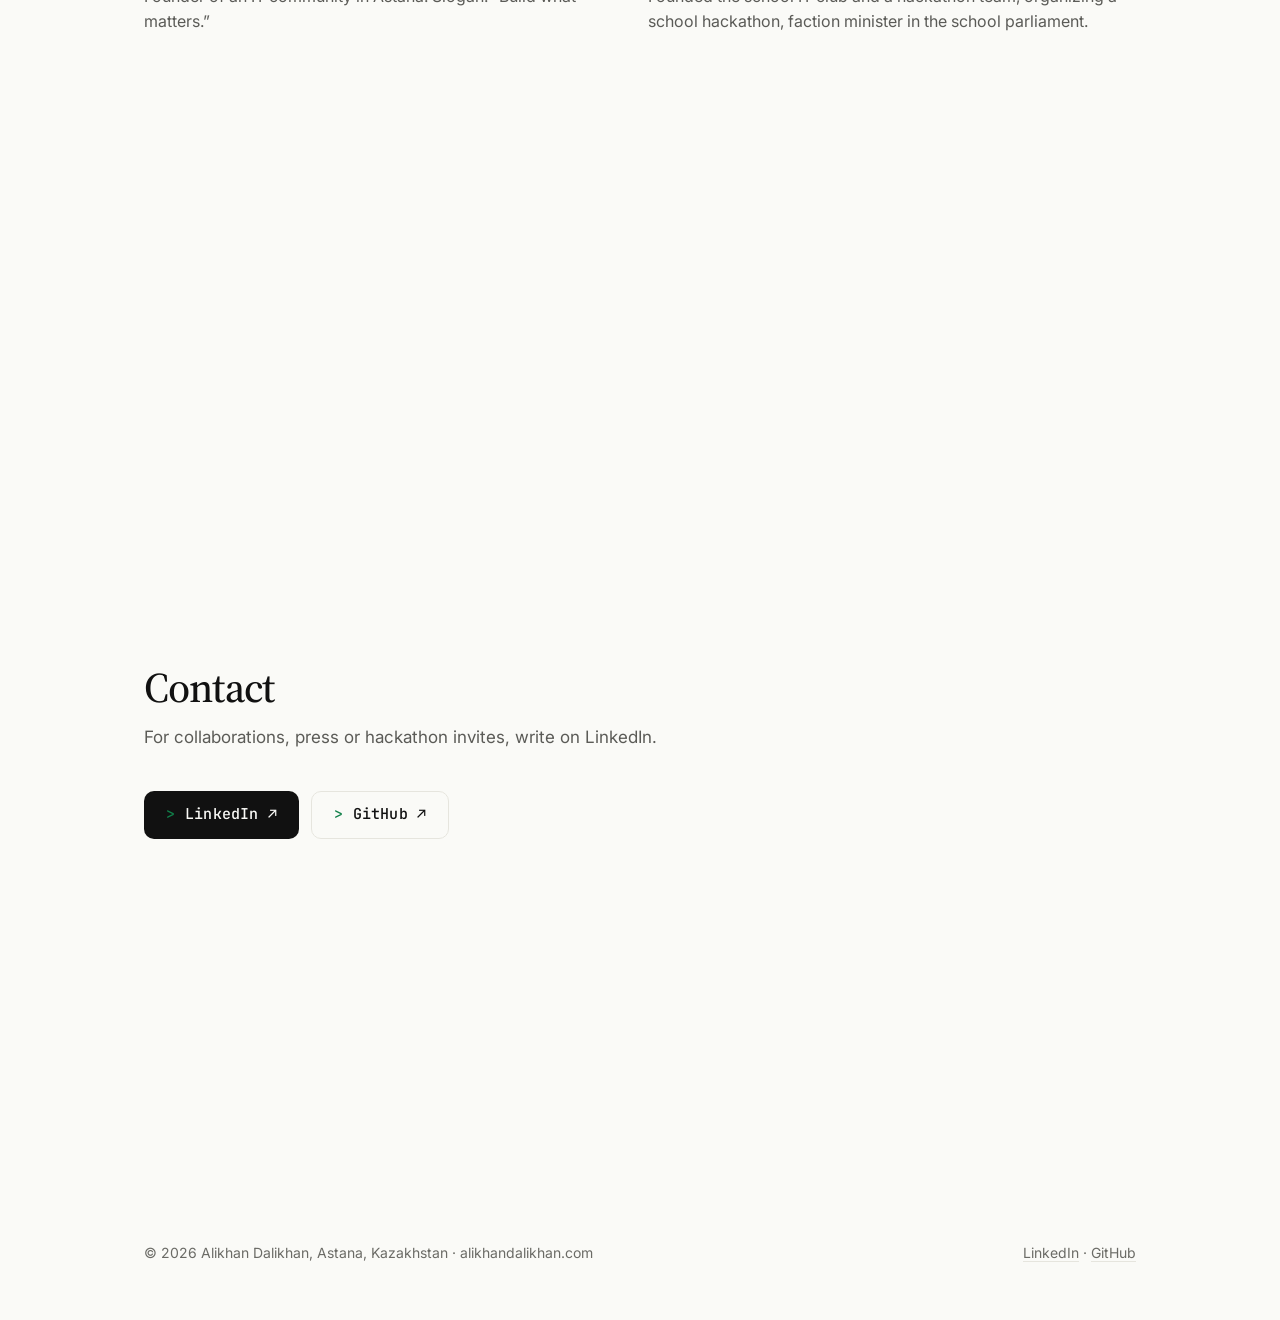
==== commit f9f57f6c: "Remove section dividers, soften About to Projects transition" ====
--- a/index.html
+++ b/index.html
@@ -30,7 +30,7 @@
 <link rel="apple-touch-icon" href="/assets/apple-touch-icon.png">
 <link rel="preconnect" href="https://fonts.googleapis.com"><link rel="preconnect" href="https://fonts.gstatic.com" crossorigin>
 <link rel="stylesheet" href="https://fonts.googleapis.com/css2?family=Inter:wght@400;500;600&family=Source+Serif+4:ital,opsz,wght@0,8..60,400;0,8..60,500;0,8..60,600;1,8..60,500&family=JetBrains+Mono:wght@400;500&display=swap">
-<link rel="stylesheet" href="/assets/style.css?v=992b794187">
+<link rel="stylesheet" href="/assets/style.css?v=7a9a549209">
 <script>document.documentElement.classList.add("js");try{var t=localStorage.getItem("theme");if(t)document.documentElement.setAttribute("data-theme",t)}catch(e){}try{if(sessionStorage.getItem("introSeen")==="1")document.documentElement.setAttribute("data-intro-fast","1");if(/^\/(ru\/)?$/.test(location.pathname))sessionStorage.setItem("introSeen","1")}catch(e){}if(!matchMedia("(prefers-reduced-motion: reduce)").matches){var r=document.documentElement;r.classList.add("intro-pending");setTimeout(function(){r.classList.remove("intro-pending")},2500)}</script>
 <script type="application/ld+json">{"@context": "https://schema.org", "@graph": [{"@type": "Person", "@id": "https://alikhandalikhan.com/#person", "name": "Alikhan Dalikhan", "givenName": "Alikhan", "familyName": "Dalikhan", "alternateName": ["Алихан Далихан", "Әлихан Дәлихан", "Dalikhan Alikhan", "Далихан Алихан"], "url": "https://alikhandalikhan.com/", "description": "Student founder and engineer from Astana, Kazakhstan. Builds AI and AgriTech products: Qozhal Tracker, OratoAI, Talap.ai.", "jobTitle": "Founder", "worksFor": {"@type": "Organization", "@id": "https://alikhandalikhan.com/#qozhal", "name": "Qozhal Tracker", "url": "https://alikhandalikhan.com/qozhal-tracker/"}, "homeLocation": {"@type": "Place", "name": "Astana, Kazakhstan"}, "memberOf": [{"@type": "Organization", "name": "Jas Volunteers"}, {"@type": "Organization", "name": "Qura"}], "award": ["2nd place, Talent Pitch, Digital Bridge 2026 (Qozhal Tracker)", "1st place, AITUCAP 2026 national hackathon (OratoAI)", "2nd place, JASImpact hackathon"], "knowsAbout": ["Artificial intelligence", "Computer vision", "AgriTech", "Web development", "Python", "React", "Go"], "sameAs": ["https://www.linkedin.com/in/alikhan-dalikhan-37092b400/", "https://github.com/mrdezzan"]}, {"@type": "Organization", "@id": "https://alikhandalikhan.com/#qozhal", "name": "Qozhal Tracker", "url": "https://alikhandalikhan.com/qozhal-tracker/", "description": "AgriTech: cameras and computer vision that monitor cattle behavior 24/7 and alert the farmer.", "founder": {"@id": "https://alikhandalikhan.com/#person"}}, {"@type": "WebSite", "@id": "https://alikhandalikhan.com/#website", "url": "https://alikhandalikhan.com/", "name": "Alikhan Dalikhan", "inLanguage": ["en", "ru"], "publisher": {"@id": "https://alikhandalikhan.com/#person"}}, {"@type": "ProfilePage", "@id": "https://alikhandalikhan.com/#page", "url": "https://alikhandalikhan.com/", "name": "Alikhan Dalikhan | Founder of Qozhal Tracker, Astana", "inLanguage": "en", "isPartOf": {"@id": "https://alikhandalikhan.com/#website"}, "mainEntity": {"@id": "https://alikhandalikhan.com/#person"}}]}</script>
 
@@ -61,13 +61,13 @@
 <div class="scroll-hint" aria-hidden="true"><span class="hint-label">Scroll</span><span class="hint-track"><b></b></span></div>
 </div></section>
 <a class="skip" href="#about">Skip intro</a>
-<section id="about"><div class="wrap sec-head" aria-hidden="true"><span class="sec-no">01</span><span class="sec-name">/ about</span><span class="sec-cmd">$ cat about.md</span></div><div class="wrap sec-body"><h2 class="reveal" data-scramble="enter">About</h2><div class="prose measure reveal"><p>I&#x27;m Alikhan Dalikhan, a high-school student in Astana, Kazakhstan. I build software that has to work in the real world: computer vision that monitors cattle on a pilot farm, an AI platform that helps students pick a profession, and an app for people who are afraid to speak in public.</p><p>In my teams I take the technical side. For Qozhal Tracker that is everything technical, and in OratoAI I built the frontend and the AI part. I also lead people: I co-led a team of 500 volunteers at Jas Volunteers and coordinated 50 volunteers at a safety-day event.</p><p>I plan to study Computer Science, then continue in AI engineering or cybersecurity.</p><p class="aka">Also written as Dalikhan Alikhan, Алихан Далихан, Далихан Алихан, Әлихан Дәлихан.</p></div><div class="cta-row reveal"><a class="btn btn-primary" href="#projects" data-magnetic ><span class="btn-fill" aria-hidden="true"></span><span class="btn-label">See projects</span></a><a class="btn btn-outline" href="https://www.linkedin.com/in/alikhan-dalikhan-37092b400/" data-magnetic rel="me noopener"><span class="btn-fill" aria-hidden="true"></span><span class="btn-label">LinkedIn ↗</span></a></div></div></section>
-<section id="projects"><div class="wrap sec-head" aria-hidden="true"><span class="sec-no">02</span><span class="sec-name">/ projects</span><span class="sec-cmd">$ ls -la</span></div><div class="wrap sec-body"><h2 class="reveal" data-scramble="enter">Projects</h2><p class="sub reveal">Things I have built or helped build.</p>
+<section id="about"><div class="wrap sec-body"><h2 class="reveal" data-scramble="enter">About</h2><div class="prose measure reveal"><p>I&#x27;m Alikhan Dalikhan, a high-school student in Astana, Kazakhstan. I build software that has to work in the real world: computer vision that monitors cattle on a pilot farm, an AI platform that helps students pick a profession, and an app for people who are afraid to speak in public.</p><p>In my teams I take the technical side. For Qozhal Tracker that is everything technical, and in OratoAI I built the frontend and the AI part. I also lead people: I co-led a team of 500 volunteers at Jas Volunteers and coordinated 50 volunteers at a safety-day event.</p><p>I plan to study Computer Science, then continue in AI engineering or cybersecurity.</p><p class="aka">Also written as Dalikhan Alikhan, Алихан Далихан, Далихан Алихан, Әлихан Дәлихан.</p></div><div class="cta-row reveal"><a class="btn btn-primary" href="#projects" data-magnetic ><span class="btn-fill" aria-hidden="true"></span><span class="btn-label">See projects</span></a><a class="btn btn-outline" href="https://www.linkedin.com/in/alikhan-dalikhan-37092b400/" data-magnetic rel="me noopener"><span class="btn-fill" aria-hidden="true"></span><span class="btn-label">LinkedIn ↗</span></a></div></div></section>
+<section id="projects"><div class="wrap sec-body"><h2 class="reveal" data-scramble="enter">Projects</h2><p class="sub reveal">Things I have built or helped build.</p>
 <div class="bento"><article class="card big reveal"><span class="glow"></span><span class="tag">AgriTech · Computer vision</span><h3>Qozhal Tracker</h3><span class="result">2nd place · Talent Pitch, Digital Bridge 2026</span><p>Cameras and computer vision watch cattle 24/7 and alert the farmer when an animal eats or moves too little. A pilot farm is live.</p><a class="more stretch" href="/qozhal-tracker/" aria-label="Read more: Qozhal Tracker">Read more</a></article><article class="card mid reveal"><span class="glow"></span><span class="tag">AI · Public speaking</span><h3>OratoAI</h3><span class="result">1st place · AITUCAP 2026</span><p>An app that helps with public-speaking anxiety and speech quality. Won the national hackathon and 200,000 KZT of investment.</p><a class="more stretch" href="/oratoai/" aria-label="Read more: OratoAI">Read more</a></article><article class="card mid reveal"><span class="glow"></span><span class="tag">AI · EdTech</span><h3>Talap.ai</h3><span class="result">Demo stage</span><p>AI career guidance for students in Kazakhstan. Matches professions, grants and universities and builds a personal roadmap.</p><a class="more stretch" href="/talap-ai/" aria-label="Read more: Talap.ai">Read more</a></article><article class="card mid reveal"><span class="tag">GovTech</span><h3>JASImpact GovTech project</h3><span class="result">2nd place · JASImpact hackathon</span><p>Route optimization for garbage trucks based on bin fill-level sensors.</p></article><article class="card mid reveal"><span class="tag">PWA</span><h3>Memoria</h3><span class="result">RU / KZ / EN</span><p>An instant-camera web app for weddings and events. Guests scan a QR code and take about 25 shots, which unlock later as a slideshow.</p></article></div>
 <h3 class="small reveal">Also</h3><ul class="more-list reveal"><li>Road of Memory: gamified web app for the Bayan Sulu Hackathon 2026 (HTML5/Canvas, four mini-games, parent dashboard)</li><li>AqylQala: team project, I was the lead technical contributor</li><li>A team of seven Telegram bot agents with separate roles and models, running on a Linux server</li><li>Qura: an IT community in Astana that runs hackathons and meetups. I am the founder</li></ul></div></section>
-<section id="achievements"><div class="wrap sec-head" aria-hidden="true"><span class="sec-no">03</span><span class="sec-name">/ achievements</span><span class="sec-cmd">$ tail awards.log</span></div><div class="wrap sec-body"><h2 class="reveal" data-scramble="enter">Achievements</h2><ol class="timeline"><li class="reveal"><span class="when">Nov 2026</span><div><h3>IELTS Academic 7.0</h3></div></li><li class="reveal"><span class="when">2026</span><div><h3>2nd place, Talent Pitch</h3><p>Digital Bridge 2026 · Qozhal Tracker. The prize includes an internship, funding and mentorship.</p></div></li><li class="reveal"><span class="when">2026</span><div><h3>1st place, AITUCAP</h3><p>National hackathon · OratoAI · 200,000 KZT investment.</p></div></li><li class="reveal"><span class="when">Hackathon</span><div><h3>2nd place, JASImpact</h3><p>GovTech project on garbage-truck routes.</p></div></li><li class="reveal"><span class="when">2026</span><div><h3>International STEM Olympiad “Innovations in Education”</h3><p>Participant, Astana city stage.</p></div></li><li class="reveal"><span class="when">Nov 2025 – Feb 2026</span><div><h3>CAP Education internship</h3><p>Paid internship at an Astana Hub resident: Discord bot developer and IT management.</p></div></li><li class="reveal"><span class="when">Sport</span><div><h3>1st place, city water polo championship</h3><p>Astana WaterPolo Club, grades 7–9.</p></div></li><li class="reveal"><span class="when">Sport</span><div><h3>2nd place, drone soccer</h3><p>City and national championships.</p></div></li><li class="reveal"><span class="when">School</span><div><h3>4.0 GPA every year since 7th grade</h3><p>Also four Kodland courses (Python Base, Internship, Python Pro, Python 3), 1st in group standings in each.</p></div></li></ol></div></section>
-<section id="leadership"><div class="wrap sec-head" aria-hidden="true"><span class="sec-no">04</span><span class="sec-name">/ leadership</span><span class="sec-cmd">$ cat volunteers.txt</span></div><div class="wrap sec-body"><h2 class="reveal" data-scramble="enter">Leadership and volunteering</h2><ul class="lead-list"><li class="reveal"><h3>Jas Volunteers</h3><p>One of the largest volunteer organizations in Kazakhstan. I co-led a team of 500 volunteers and ran SMM.</p></li><li class="reveal"><h3>KTK 3.0</h3><p>Personally coordinated 50 volunteers at the Safety Day event of the Caspian Pipeline Consortium.</p></li><li class="reveal"><h3>Games of the Future 2026</h3><p>Volunteer. Received a thank-you letter from Phygital.</p></li><li class="reveal"><h3>World Wrestling Championship</h3><p>Volunteer.</p></li><li class="reveal"><h3>Qura</h3><p>Founder of an IT community in Astana. Slogan: “Build what matters.”</p></li><li class="reveal"><h3>School</h3><p>Founded the school IT club and a hackathon team, organizing a school hackathon, faction minister in the school parliament.</p></li></ul></div></section>
-<section id="contact"><div class="wrap sec-head" aria-hidden="true"><span class="sec-no">05</span><span class="sec-name">/ contact</span><span class="sec-cmd">$ ping alikhan</span></div><div class="wrap sec-body"><h2 class="reveal" data-scramble="enter">Contact</h2><p class="sub reveal">For collaborations, press or hackathon invites, write on LinkedIn.</p>
+<section id="achievements"><div class="wrap sec-body"><h2 class="reveal" data-scramble="enter">Achievements</h2><ol class="timeline"><li class="reveal"><span class="when">Nov 2026</span><div><h3>IELTS Academic 7.0</h3></div></li><li class="reveal"><span class="when">2026</span><div><h3>2nd place, Talent Pitch</h3><p>Digital Bridge 2026 · Qozhal Tracker. The prize includes an internship, funding and mentorship.</p></div></li><li class="reveal"><span class="when">2026</span><div><h3>1st place, AITUCAP</h3><p>National hackathon · OratoAI · 200,000 KZT investment.</p></div></li><li class="reveal"><span class="when">Hackathon</span><div><h3>2nd place, JASImpact</h3><p>GovTech project on garbage-truck routes.</p></div></li><li class="reveal"><span class="when">2026</span><div><h3>International STEM Olympiad “Innovations in Education”</h3><p>Participant, Astana city stage.</p></div></li><li class="reveal"><span class="when">Nov 2025 – Feb 2026</span><div><h3>CAP Education internship</h3><p>Paid internship at an Astana Hub resident: Discord bot developer and IT management.</p></div></li><li class="reveal"><span class="when">Sport</span><div><h3>1st place, city water polo championship</h3><p>Astana WaterPolo Club, grades 7–9.</p></div></li><li class="reveal"><span class="when">Sport</span><div><h3>2nd place, drone soccer</h3><p>City and national championships.</p></div></li><li class="reveal"><span class="when">School</span><div><h3>4.0 GPA every year since 7th grade</h3><p>Also four Kodland courses (Python Base, Internship, Python Pro, Python 3), 1st in group standings in each.</p></div></li></ol></div></section>
+<section id="leadership"><div class="wrap sec-body"><h2 class="reveal" data-scramble="enter">Leadership and volunteering</h2><ul class="lead-list"><li class="reveal"><h3>Jas Volunteers</h3><p>One of the largest volunteer organizations in Kazakhstan. I co-led a team of 500 volunteers and ran SMM.</p></li><li class="reveal"><h3>KTK 3.0</h3><p>Personally coordinated 50 volunteers at the Safety Day event of the Caspian Pipeline Consortium.</p></li><li class="reveal"><h3>Games of the Future 2026</h3><p>Volunteer. Received a thank-you letter from Phygital.</p></li><li class="reveal"><h3>World Wrestling Championship</h3><p>Volunteer.</p></li><li class="reveal"><h3>Qura</h3><p>Founder of an IT community in Astana. Slogan: “Build what matters.”</p></li><li class="reveal"><h3>School</h3><p>Founded the school IT club and a hackathon team, organizing a school hackathon, faction minister in the school parliament.</p></li></ul></div></section>
+<section id="contact"><div class="wrap sec-body"><h2 class="reveal" data-scramble="enter">Contact</h2><p class="sub reveal">For collaborations, press or hackathon invites, write on LinkedIn.</p>
 <div class="contact-btns reveal"><a class="btn btn-primary" href="https://www.linkedin.com/in/alikhan-dalikhan-37092b400/" data-magnetic rel="me noopener"><span class="btn-fill" aria-hidden="true"></span><span class="btn-label">LinkedIn ↗</span></a><a class="btn btn-outline" href="https://github.com/mrdezzan" data-magnetic rel="me noopener"><span class="btn-fill" aria-hidden="true"></span><span class="btn-label">GitHub ↗</span></a></div>
 </div></section>
 </main>
--- a/assets/style.css
+++ b/assets/style.css
@@ -136,22 +136,12 @@
 section { padding: 56px 0; }
 section[id] { scroll-margin-top: 72px; }
 .smooth-js { scroll-behavior: auto; }
-/* every home section gets a whole screen, content centred with air around it */
-/* every home section is one screen: a divider on top, content centred below it,
-   the same breathing room above and below in every section */
+/* every home section is one screen, content centred, the same air above and below */
 .intro ~ section[id] { min-height: 100vh; min-height: 100svh; display: flex; flex-direction: column; padding: 0; }
 .intro ~ section[id] > .wrap { width: 100%; }
-.sec-head { display: flex; align-items: baseline; gap: 12px; margin-top: 88px; padding-top: 18px; border-top: 1px solid var(--line);
-  font-family: var(--mono); font-size: 13px; letter-spacing: .04em; color: var(--ink-3); }
-.sec-no { color: var(--accent); font-weight: 500; }
-.sec-cmd { margin-left: auto; }
-.sec-body { flex: 1; display: flex; flex-direction: column; justify-content: center; padding-top: clamp(48px, 9vh, 112px); padding-bottom: clamp(72px, 13vh, 160px); }
-@media (max-width: 760px) {
-  .sec-head { margin-top: 72px; }
-  .sec-cmd { display: none; }
-  .sec-body { padding-top: 40px; padding-bottom: 88px; }
-}
-.intro ~ #about { background: linear-gradient(to bottom, transparent, var(--bg) 22%); }
+.sec-body { flex: 1; display: flex; flex-direction: column; justify-content: center; padding-top: clamp(96px, 14vh, 168px); padding-bottom: clamp(96px, 14vh, 168px); }
+@media (max-width: 760px) { .sec-body { padding-top: 88px; padding-bottom: 88px; } }
+.intro ~ #about { background: linear-gradient(to bottom, transparent 0%, var(--bg) 20%, var(--bg) 55%, transparent 100%); }
 section > .wrap > h2, .h2 { font-family: var(--display); font-weight: 500; font-size: clamp(30px, 4.4vw, 42px); letter-spacing: -.02em; line-height: 1.15; margin: 0 0 12px; }
 .sub { color: var(--ink-2); margin: 0 0 32px; }
 .prose p { margin: 0 0 1.1em; }
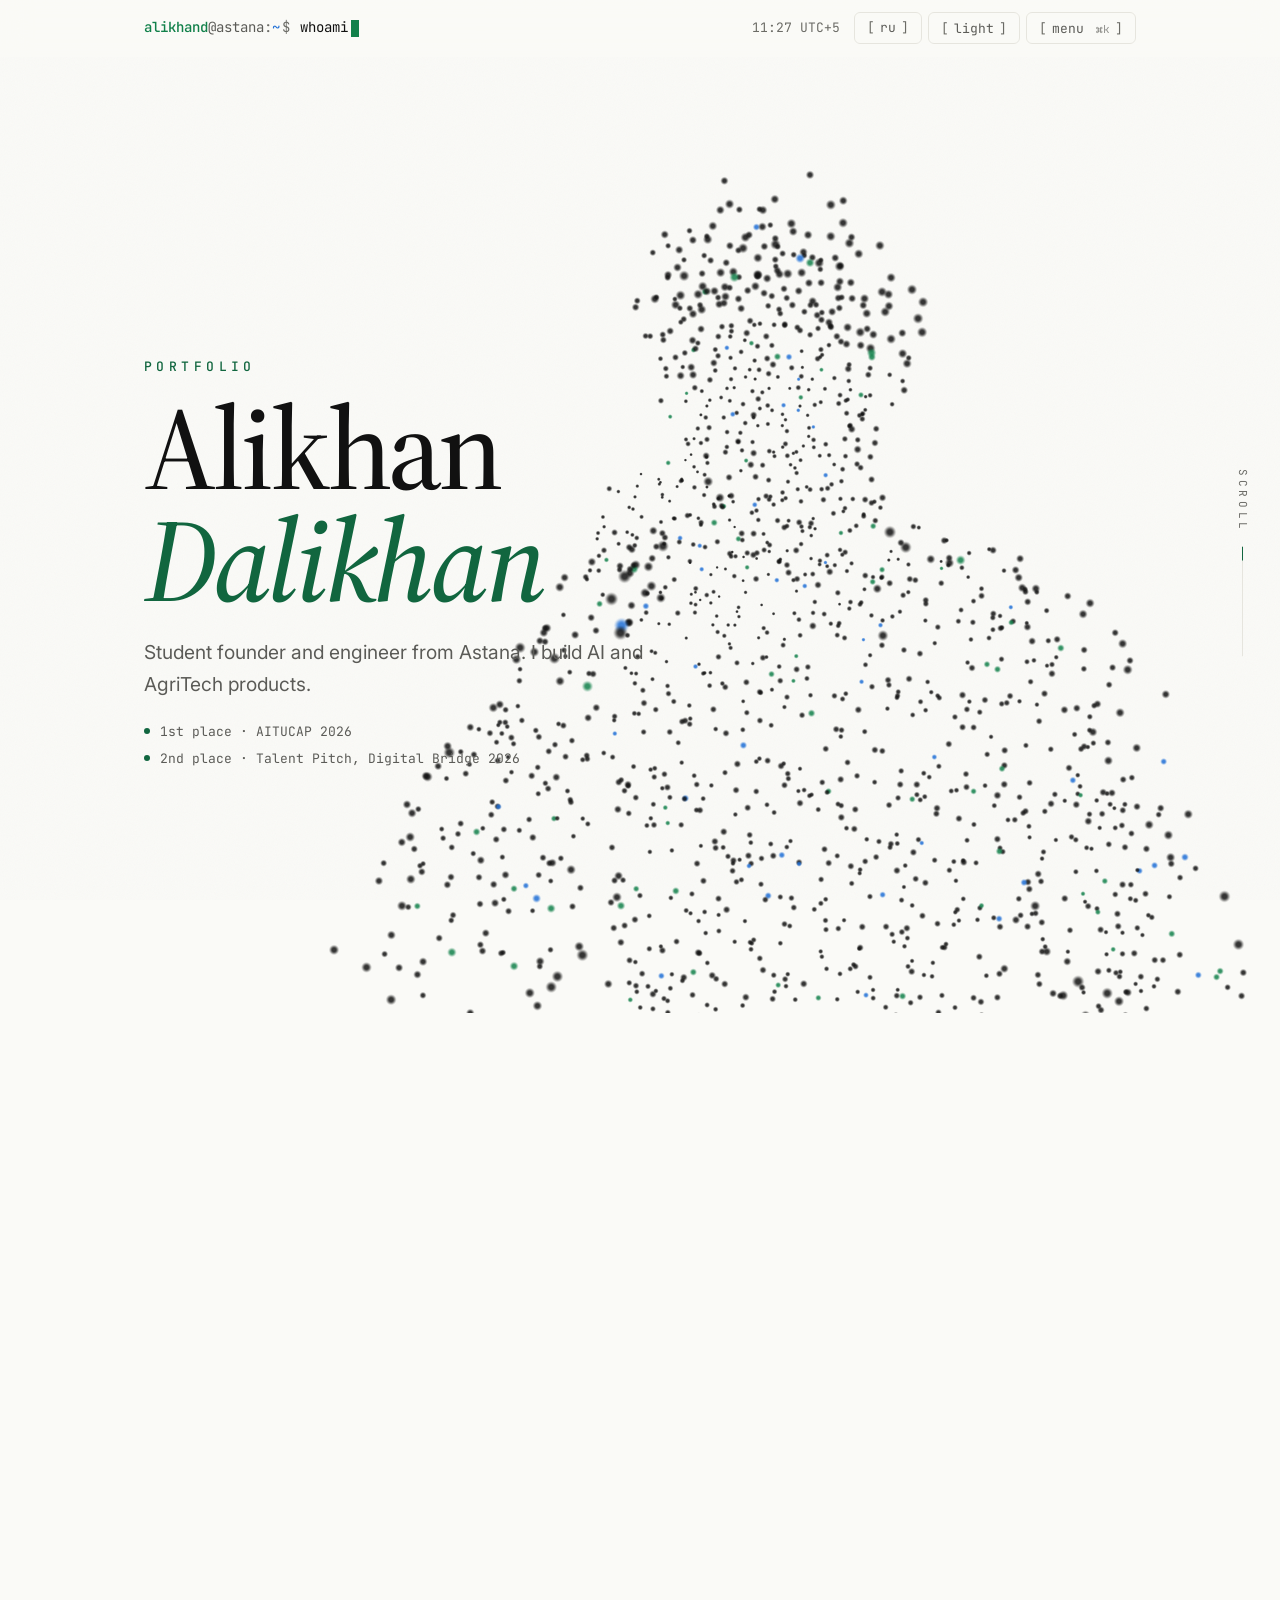
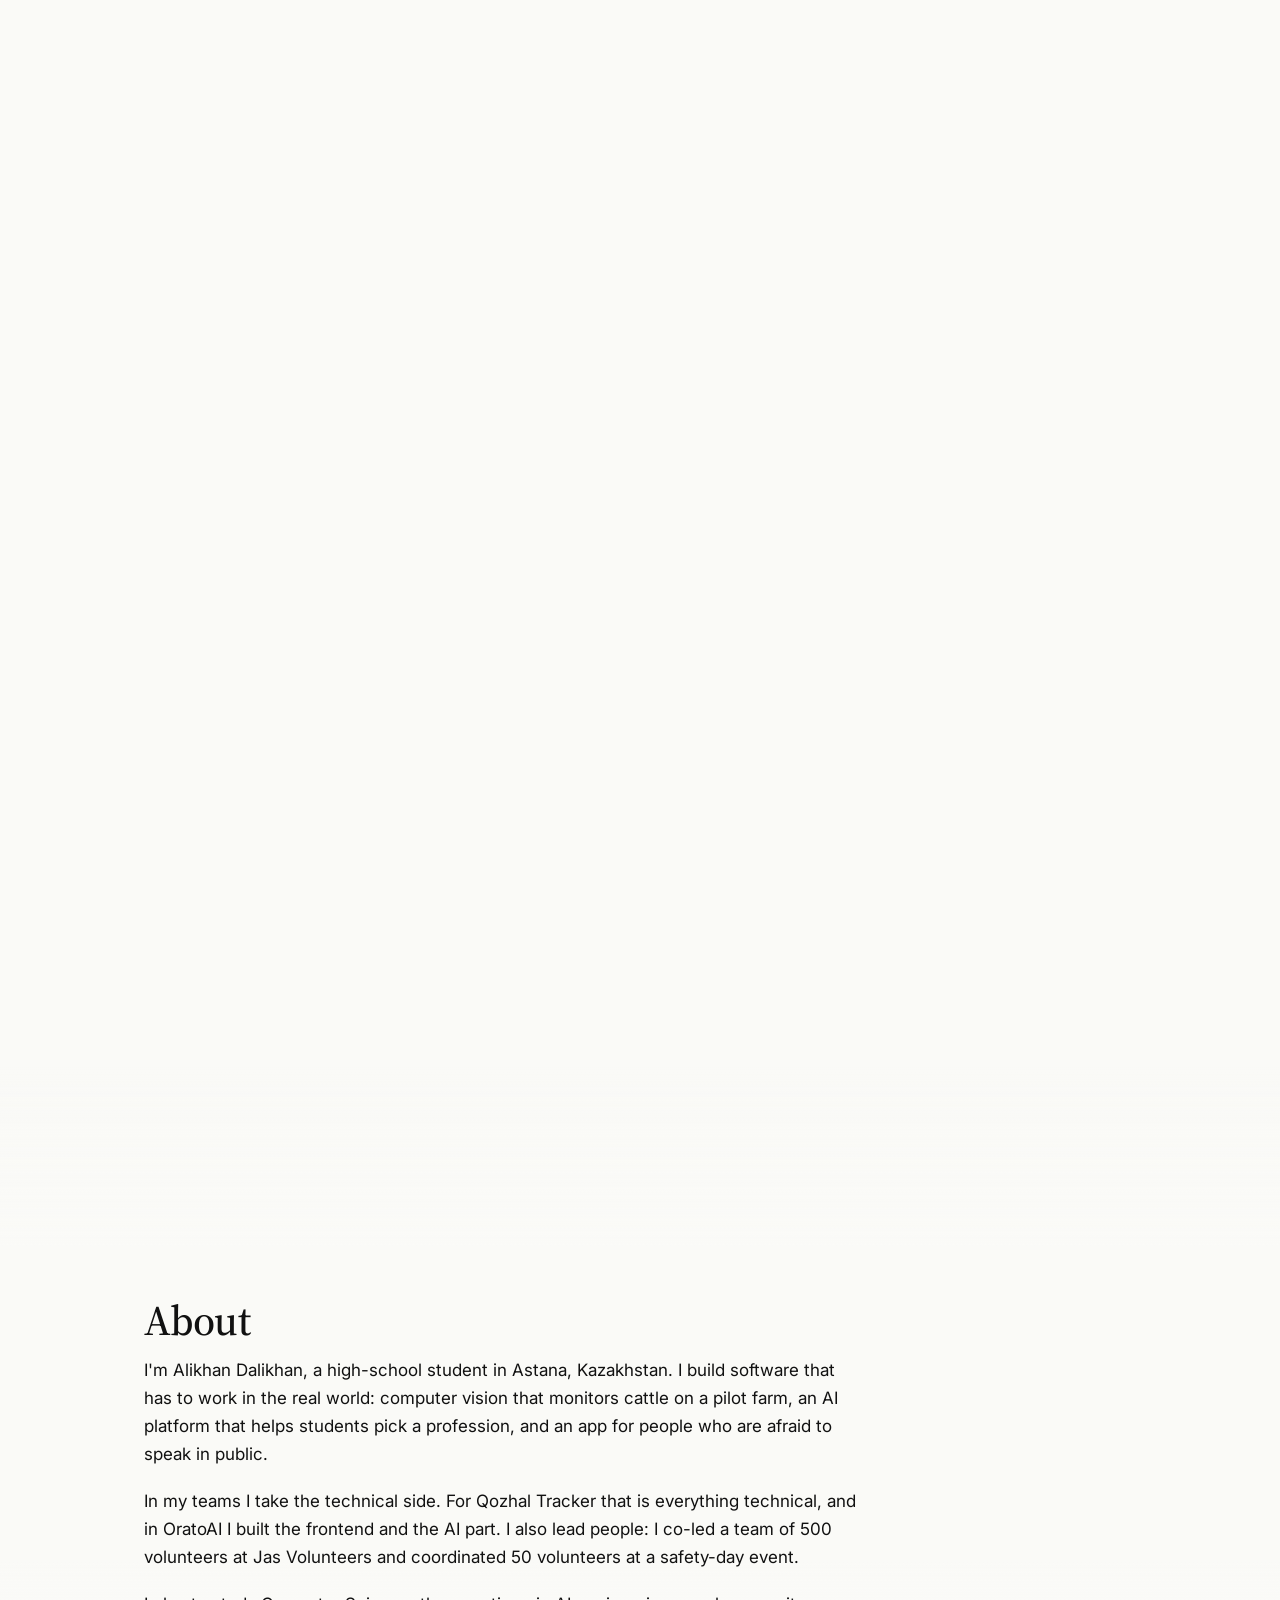
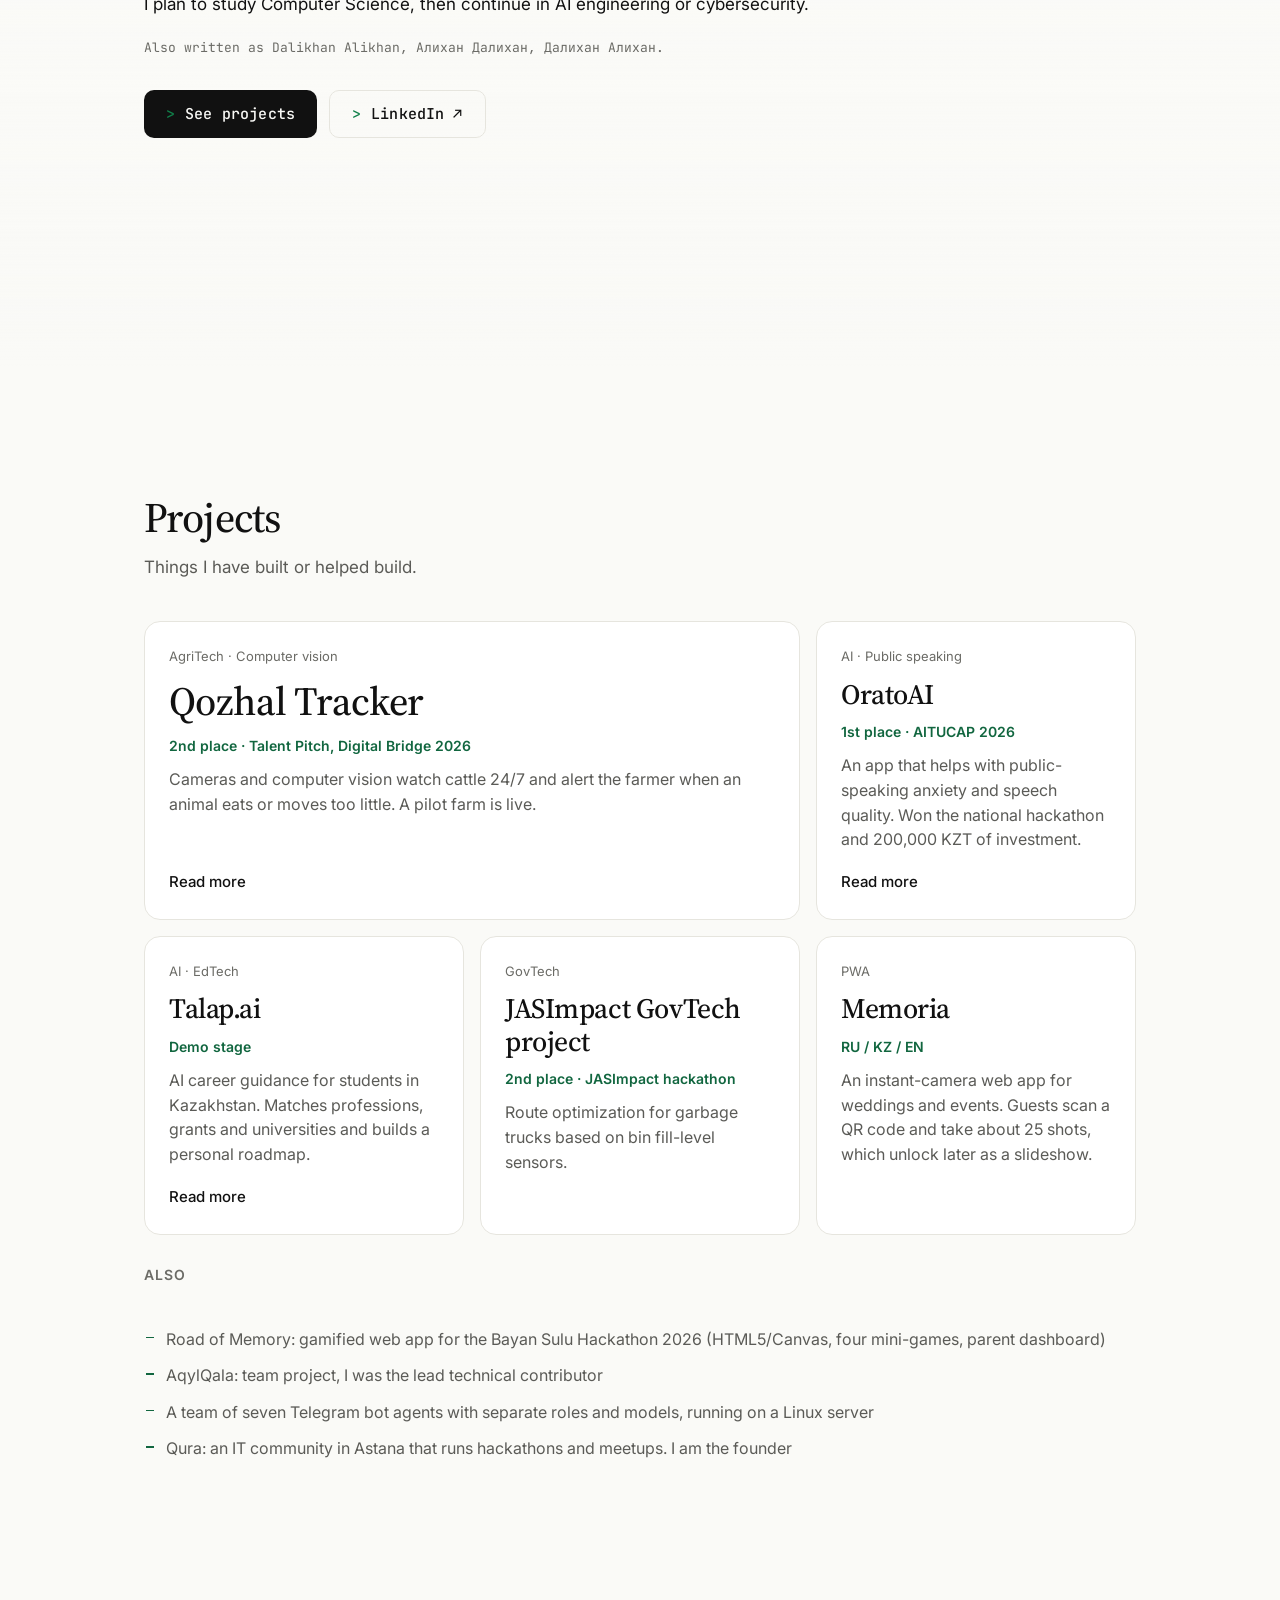
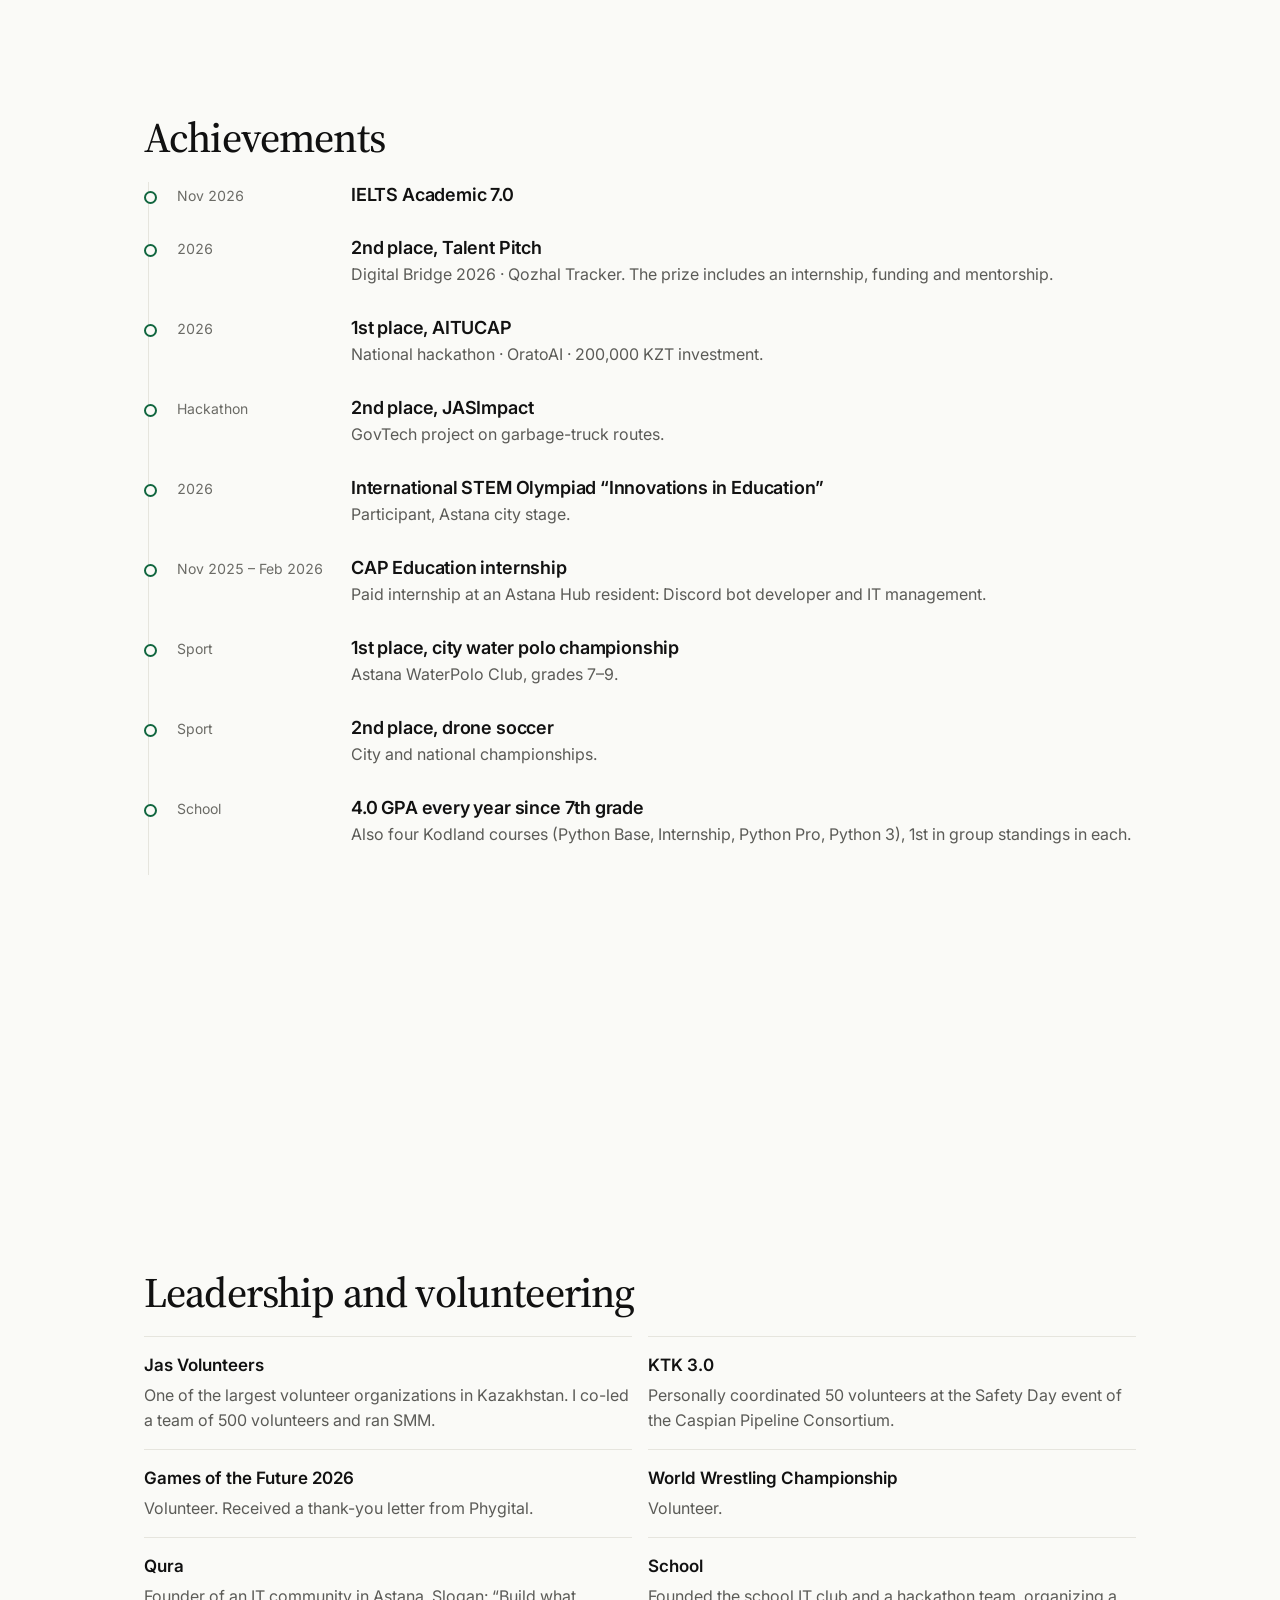
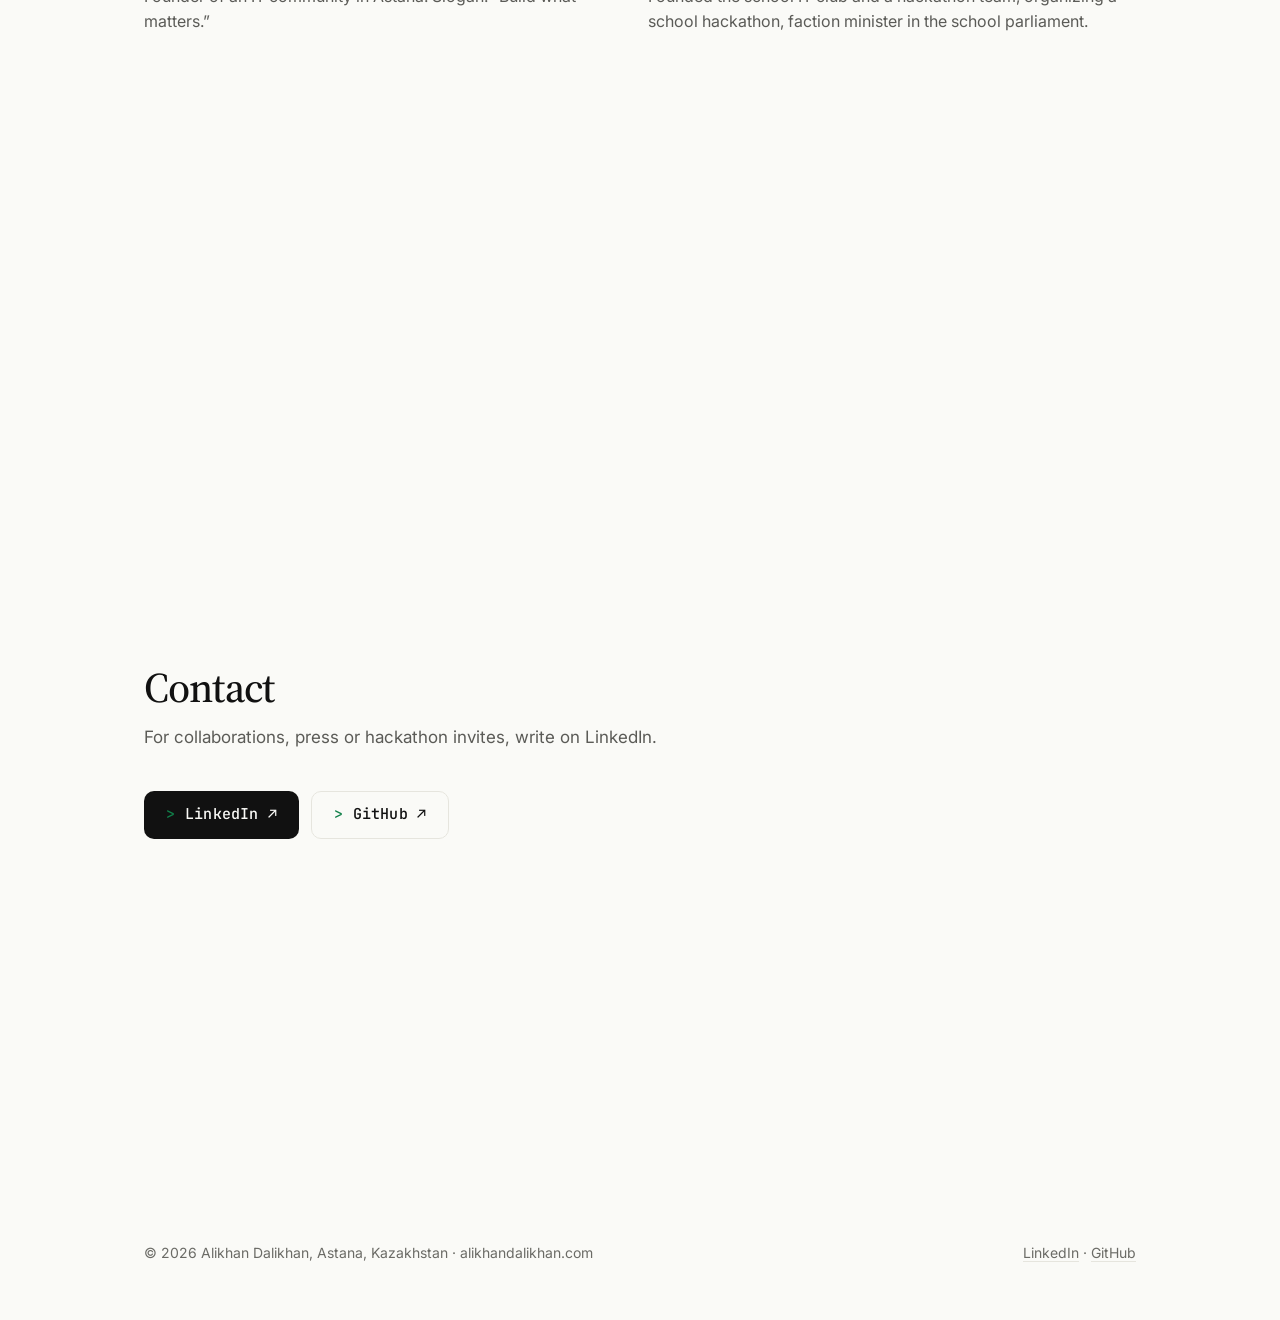
==== commit fa602b44: "Remove Kazakh spelling of the name" ====
--- a/index.html
+++ b/index.html
@@ -32,7 +32,7 @@
 <link rel="stylesheet" href="https://fonts.googleapis.com/css2?family=Inter:wght@400;500;600&family=Source+Serif+4:ital,opsz,wght@0,8..60,400;0,8..60,500;0,8..60,600;1,8..60,500&family=JetBrains+Mono:wght@400;500&display=swap">
 <link rel="stylesheet" href="/assets/style.css?v=7a9a549209">
 <script>document.documentElement.classList.add("js");try{var t=localStorage.getItem("theme");if(t)document.documentElement.setAttribute("data-theme",t)}catch(e){}try{if(sessionStorage.getItem("introSeen")==="1")document.documentElement.setAttribute("data-intro-fast","1");if(/^\/(ru\/)?$/.test(location.pathname))sessionStorage.setItem("introSeen","1")}catch(e){}if(!matchMedia("(prefers-reduced-motion: reduce)").matches){var r=document.documentElement;r.classList.add("intro-pending");setTimeout(function(){r.classList.remove("intro-pending")},2500)}</script>
-<script type="application/ld+json">{"@context": "https://schema.org", "@graph": [{"@type": "Person", "@id": "https://alikhandalikhan.com/#person", "name": "Alikhan Dalikhan", "givenName": "Alikhan", "familyName": "Dalikhan", "alternateName": ["Алихан Далихан", "Әлихан Дәлихан", "Dalikhan Alikhan", "Далихан Алихан"], "url": "https://alikhandalikhan.com/", "description": "Student founder and engineer from Astana, Kazakhstan. Builds AI and AgriTech products: Qozhal Tracker, OratoAI, Talap.ai.", "jobTitle": "Founder", "worksFor": {"@type": "Organization", "@id": "https://alikhandalikhan.com/#qozhal", "name": "Qozhal Tracker", "url": "https://alikhandalikhan.com/qozhal-tracker/"}, "homeLocation": {"@type": "Place", "name": "Astana, Kazakhstan"}, "memberOf": [{"@type": "Organization", "name": "Jas Volunteers"}, {"@type": "Organization", "name": "Qura"}], "award": ["2nd place, Talent Pitch, Digital Bridge 2026 (Qozhal Tracker)", "1st place, AITUCAP 2026 national hackathon (OratoAI)", "2nd place, JASImpact hackathon"], "knowsAbout": ["Artificial intelligence", "Computer vision", "AgriTech", "Web development", "Python", "React", "Go"], "sameAs": ["https://www.linkedin.com/in/alikhan-dalikhan-37092b400/", "https://github.com/mrdezzan"]}, {"@type": "Organization", "@id": "https://alikhandalikhan.com/#qozhal", "name": "Qozhal Tracker", "url": "https://alikhandalikhan.com/qozhal-tracker/", "description": "AgriTech: cameras and computer vision that monitor cattle behavior 24/7 and alert the farmer.", "founder": {"@id": "https://alikhandalikhan.com/#person"}}, {"@type": "WebSite", "@id": "https://alikhandalikhan.com/#website", "url": "https://alikhandalikhan.com/", "name": "Alikhan Dalikhan", "inLanguage": ["en", "ru"], "publisher": {"@id": "https://alikhandalikhan.com/#person"}}, {"@type": "ProfilePage", "@id": "https://alikhandalikhan.com/#page", "url": "https://alikhandalikhan.com/", "name": "Alikhan Dalikhan | Founder of Qozhal Tracker, Astana", "inLanguage": "en", "isPartOf": {"@id": "https://alikhandalikhan.com/#website"}, "mainEntity": {"@id": "https://alikhandalikhan.com/#person"}}]}</script>
+<script type="application/ld+json">{"@context": "https://schema.org", "@graph": [{"@type": "Person", "@id": "https://alikhandalikhan.com/#person", "name": "Alikhan Dalikhan", "givenName": "Alikhan", "familyName": "Dalikhan", "alternateName": ["Алихан Далихан", "Dalikhan Alikhan", "Далихан Алихан"], "url": "https://alikhandalikhan.com/", "description": "Student founder and engineer from Astana, Kazakhstan. Builds AI and AgriTech products: Qozhal Tracker, OratoAI, Talap.ai.", "jobTitle": "Founder", "worksFor": {"@type": "Organization", "@id": "https://alikhandalikhan.com/#qozhal", "name": "Qozhal Tracker", "url": "https://alikhandalikhan.com/qozhal-tracker/"}, "homeLocation": {"@type": "Place", "name": "Astana, Kazakhstan"}, "memberOf": [{"@type": "Organization", "name": "Jas Volunteers"}, {"@type": "Organization", "name": "Qura"}], "award": ["2nd place, Talent Pitch, Digital Bridge 2026 (Qozhal Tracker)", "1st place, AITUCAP 2026 national hackathon (OratoAI)", "2nd place, JASImpact hackathon"], "knowsAbout": ["Artificial intelligence", "Computer vision", "AgriTech", "Web development", "Python", "React", "Go"], "sameAs": ["https://www.linkedin.com/in/alikhan-dalikhan-37092b400/", "https://github.com/mrdezzan"]}, {"@type": "Organization", "@id": "https://alikhandalikhan.com/#qozhal", "name": "Qozhal Tracker", "url": "https://alikhandalikhan.com/qozhal-tracker/", "description": "AgriTech: cameras and computer vision that monitor cattle behavior 24/7 and alert the farmer.", "founder": {"@id": "https://alikhandalikhan.com/#person"}}, {"@type": "WebSite", "@id": "https://alikhandalikhan.com/#website", "url": "https://alikhandalikhan.com/", "name": "Alikhan Dalikhan", "inLanguage": ["en", "ru"], "publisher": {"@id": "https://alikhandalikhan.com/#person"}}, {"@type": "ProfilePage", "@id": "https://alikhandalikhan.com/#page", "url": "https://alikhandalikhan.com/", "name": "Alikhan Dalikhan | Founder of Qozhal Tracker, Astana", "inLanguage": "en", "isPartOf": {"@id": "https://alikhandalikhan.com/#website"}, "mainEntity": {"@id": "https://alikhandalikhan.com/#person"}}]}</script>
 
 </head>
 <body>
@@ -61,7 +61,7 @@
 <div class="scroll-hint" aria-hidden="true"><span class="hint-label">Scroll</span><span class="hint-track"><b></b></span></div>
 </div></section>
 <a class="skip" href="#about">Skip intro</a>
-<section id="about"><div class="wrap sec-body"><h2 class="reveal" data-scramble="enter">About</h2><div class="prose measure reveal"><p>I&#x27;m Alikhan Dalikhan, a high-school student in Astana, Kazakhstan. I build software that has to work in the real world: computer vision that monitors cattle on a pilot farm, an AI platform that helps students pick a profession, and an app for people who are afraid to speak in public.</p><p>In my teams I take the technical side. For Qozhal Tracker that is everything technical, and in OratoAI I built the frontend and the AI part. I also lead people: I co-led a team of 500 volunteers at Jas Volunteers and coordinated 50 volunteers at a safety-day event.</p><p>I plan to study Computer Science, then continue in AI engineering or cybersecurity.</p><p class="aka">Also written as Dalikhan Alikhan, Алихан Далихан, Далихан Алихан, Әлихан Дәлихан.</p></div><div class="cta-row reveal"><a class="btn btn-primary" href="#projects" data-magnetic ><span class="btn-fill" aria-hidden="true"></span><span class="btn-label">See projects</span></a><a class="btn btn-outline" href="https://www.linkedin.com/in/alikhan-dalikhan-37092b400/" data-magnetic rel="me noopener"><span class="btn-fill" aria-hidden="true"></span><span class="btn-label">LinkedIn ↗</span></a></div></div></section>
+<section id="about"><div class="wrap sec-body"><h2 class="reveal" data-scramble="enter">About</h2><div class="prose measure reveal"><p>I&#x27;m Alikhan Dalikhan, a high-school student in Astana, Kazakhstan. I build software that has to work in the real world: computer vision that monitors cattle on a pilot farm, an AI platform that helps students pick a profession, and an app for people who are afraid to speak in public.</p><p>In my teams I take the technical side. For Qozhal Tracker that is everything technical, and in OratoAI I built the frontend and the AI part. I also lead people: I co-led a team of 500 volunteers at Jas Volunteers and coordinated 50 volunteers at a safety-day event.</p><p>I plan to study Computer Science, then continue in AI engineering or cybersecurity.</p><p class="aka">Also written as Dalikhan Alikhan, Алихан Далихан, Далихан Алихан.</p></div><div class="cta-row reveal"><a class="btn btn-primary" href="#projects" data-magnetic ><span class="btn-fill" aria-hidden="true"></span><span class="btn-label">See projects</span></a><a class="btn btn-outline" href="https://www.linkedin.com/in/alikhan-dalikhan-37092b400/" data-magnetic rel="me noopener"><span class="btn-fill" aria-hidden="true"></span><span class="btn-label">LinkedIn ↗</span></a></div></div></section>
 <section id="projects"><div class="wrap sec-body"><h2 class="reveal" data-scramble="enter">Projects</h2><p class="sub reveal">Things I have built or helped build.</p>
 <div class="bento"><article class="card big reveal"><span class="glow"></span><span class="tag">AgriTech · Computer vision</span><h3>Qozhal Tracker</h3><span class="result">2nd place · Talent Pitch, Digital Bridge 2026</span><p>Cameras and computer vision watch cattle 24/7 and alert the farmer when an animal eats or moves too little. A pilot farm is live.</p><a class="more stretch" href="/qozhal-tracker/" aria-label="Read more: Qozhal Tracker">Read more</a></article><article class="card mid reveal"><span class="glow"></span><span class="tag">AI · Public speaking</span><h3>OratoAI</h3><span class="result">1st place · AITUCAP 2026</span><p>An app that helps with public-speaking anxiety and speech quality. Won the national hackathon and 200,000 KZT of investment.</p><a class="more stretch" href="/oratoai/" aria-label="Read more: OratoAI">Read more</a></article><article class="card mid reveal"><span class="glow"></span><span class="tag">AI · EdTech</span><h3>Talap.ai</h3><span class="result">Demo stage</span><p>AI career guidance for students in Kazakhstan. Matches professions, grants and universities and builds a personal roadmap.</p><a class="more stretch" href="/talap-ai/" aria-label="Read more: Talap.ai">Read more</a></article><article class="card mid reveal"><span class="tag">GovTech</span><h3>JASImpact GovTech project</h3><span class="result">2nd place · JASImpact hackathon</span><p>Route optimization for garbage trucks based on bin fill-level sensors.</p></article><article class="card mid reveal"><span class="tag">PWA</span><h3>Memoria</h3><span class="result">RU / KZ / EN</span><p>An instant-camera web app for weddings and events. Guests scan a QR code and take about 25 shots, which unlock later as a slideshow.</p></article></div>
 <h3 class="small reveal">Also</h3><ul class="more-list reveal"><li>Road of Memory: gamified web app for the Bayan Sulu Hackathon 2026 (HTML5/Canvas, four mini-games, parent dashboard)</li><li>AqylQala: team project, I was the lead technical contributor</li><li>A team of seven Telegram bot agents with separate roles and models, running on a Linux server</li><li>Qura: an IT community in Astana that runs hackathons and meetups. I am the founder</li></ul></div></section>
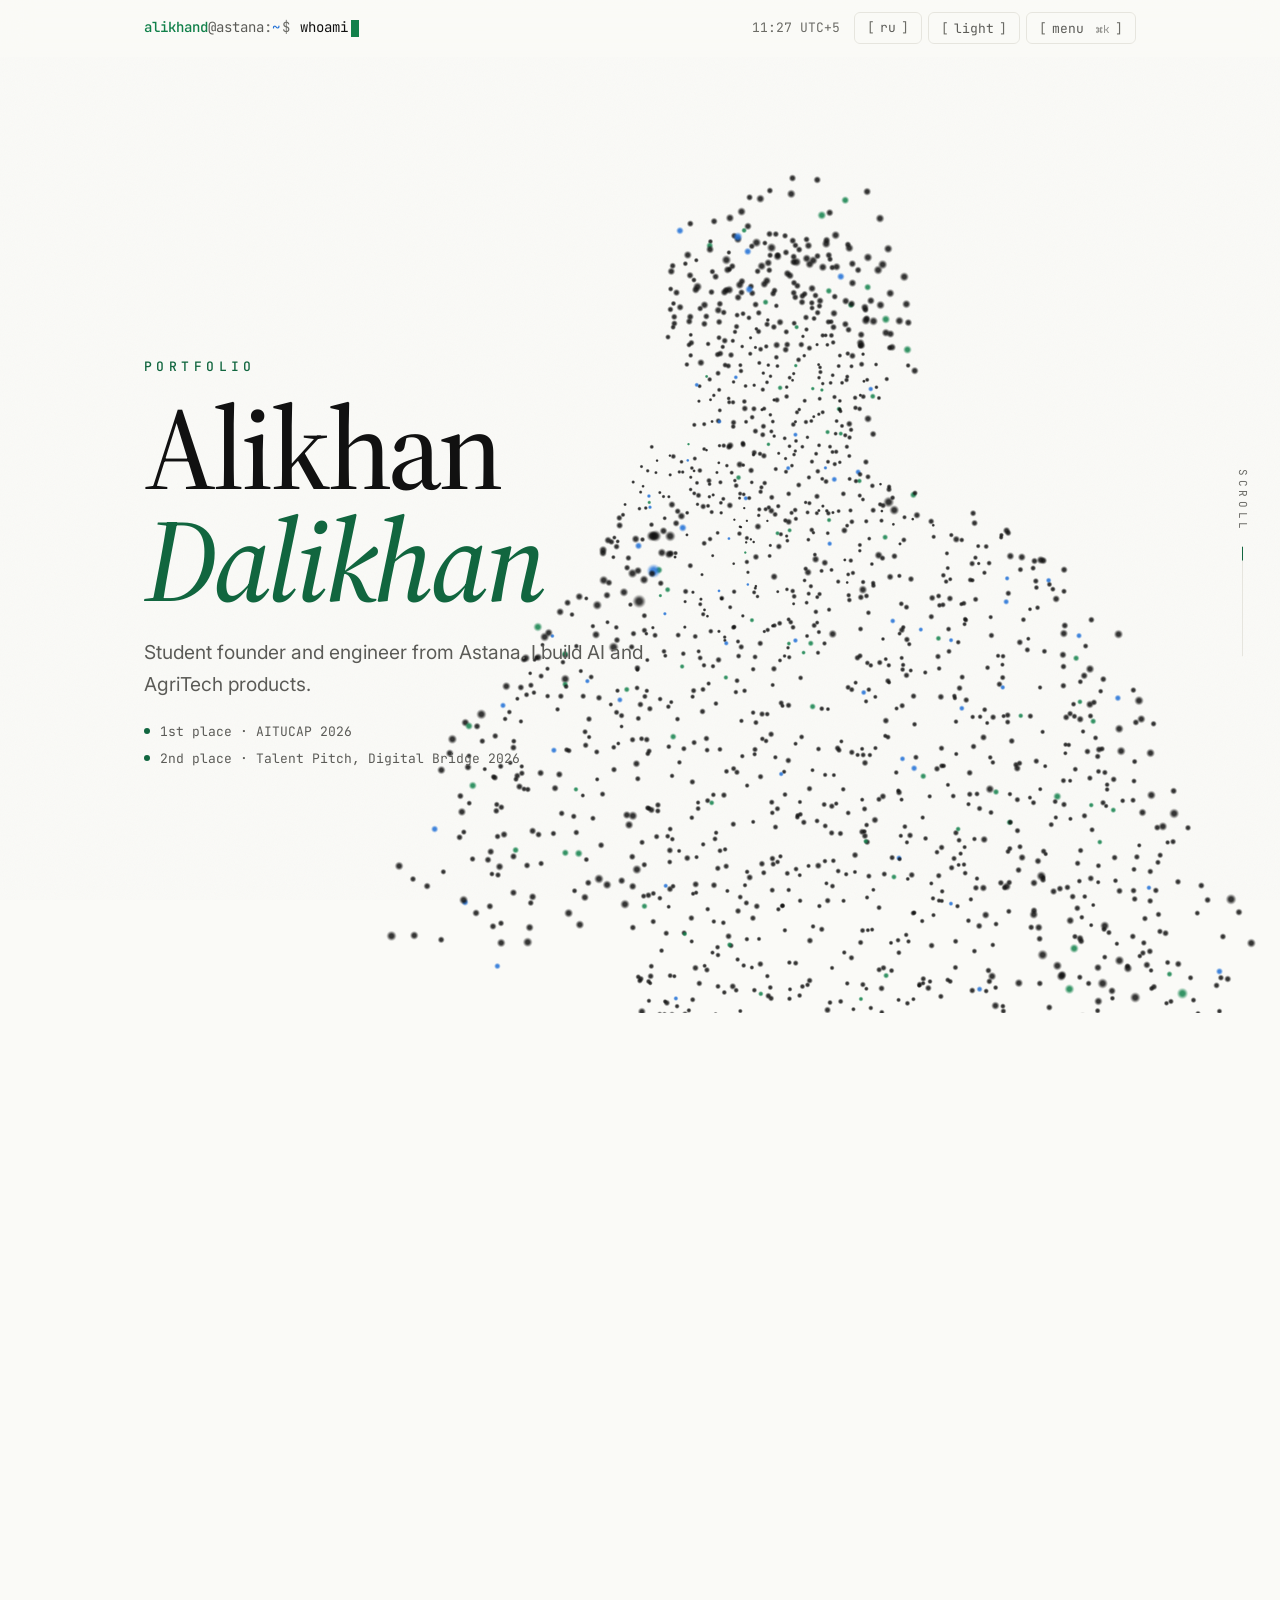
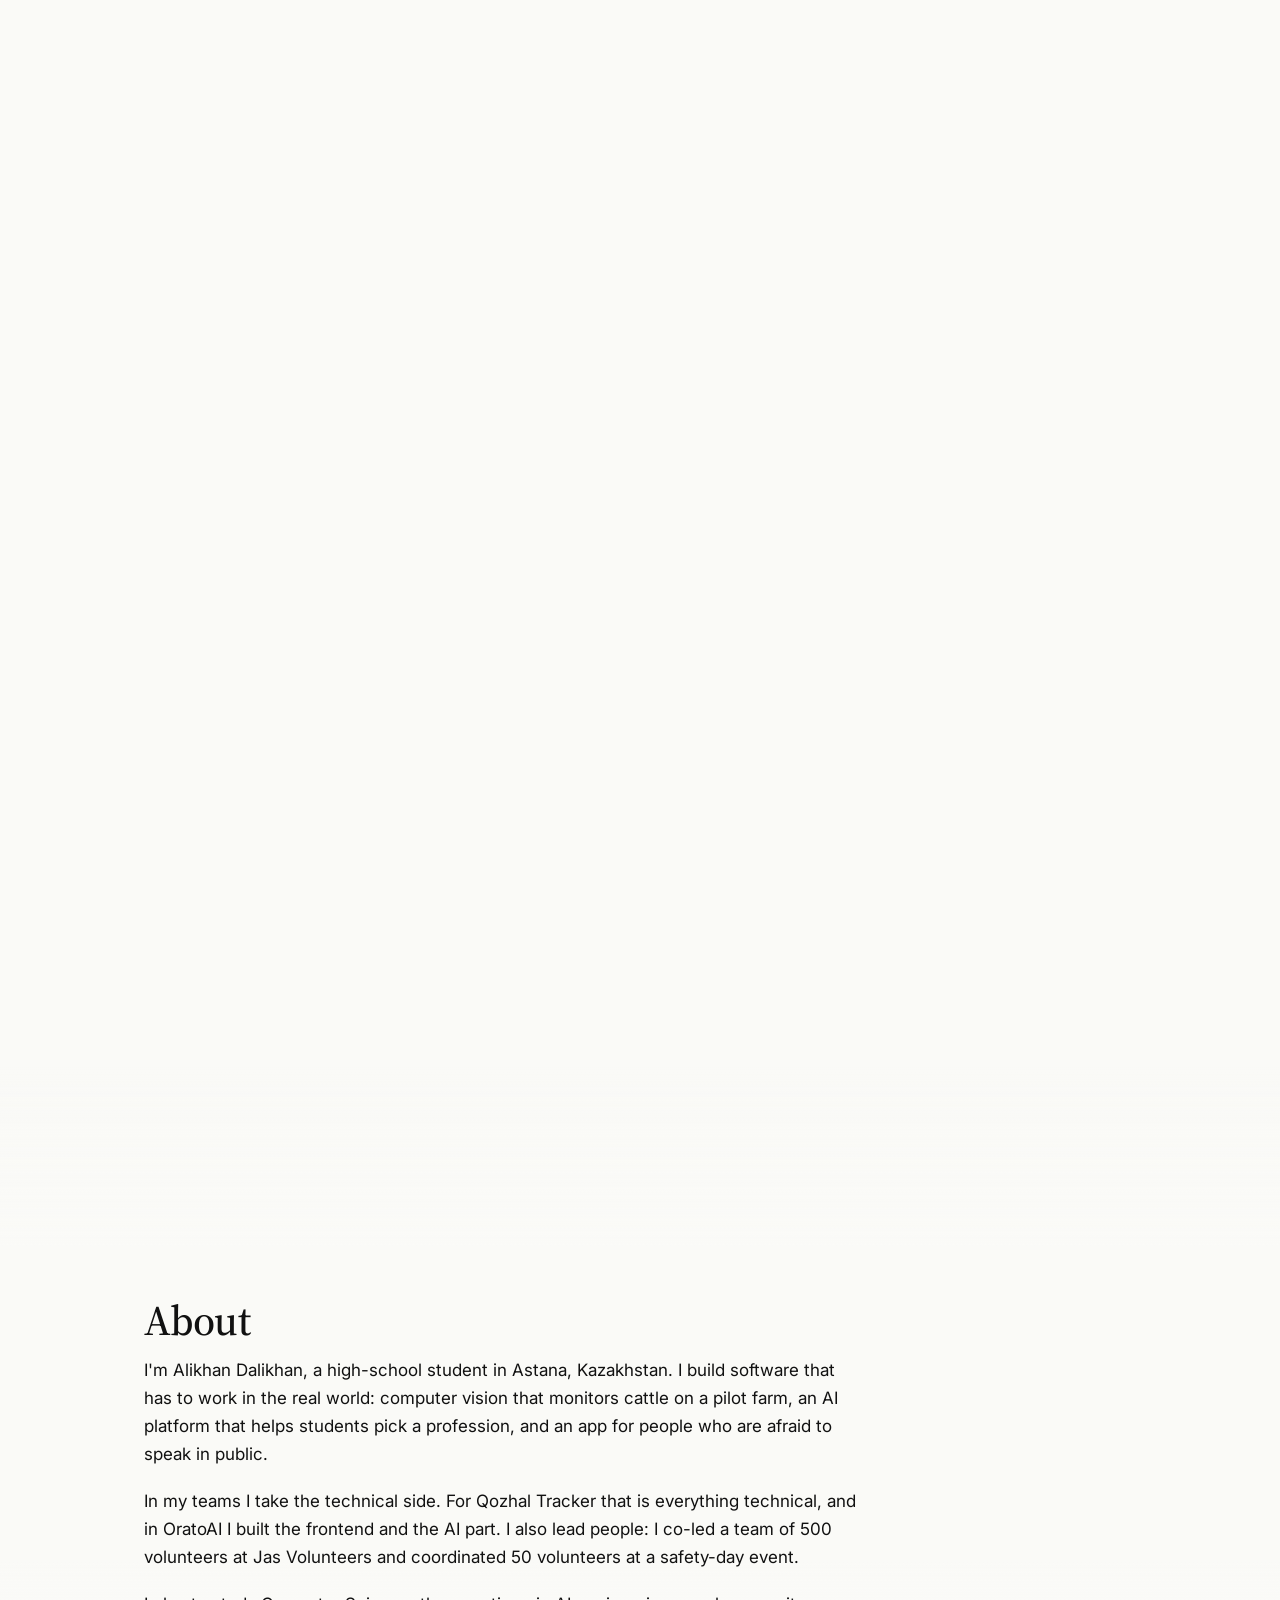
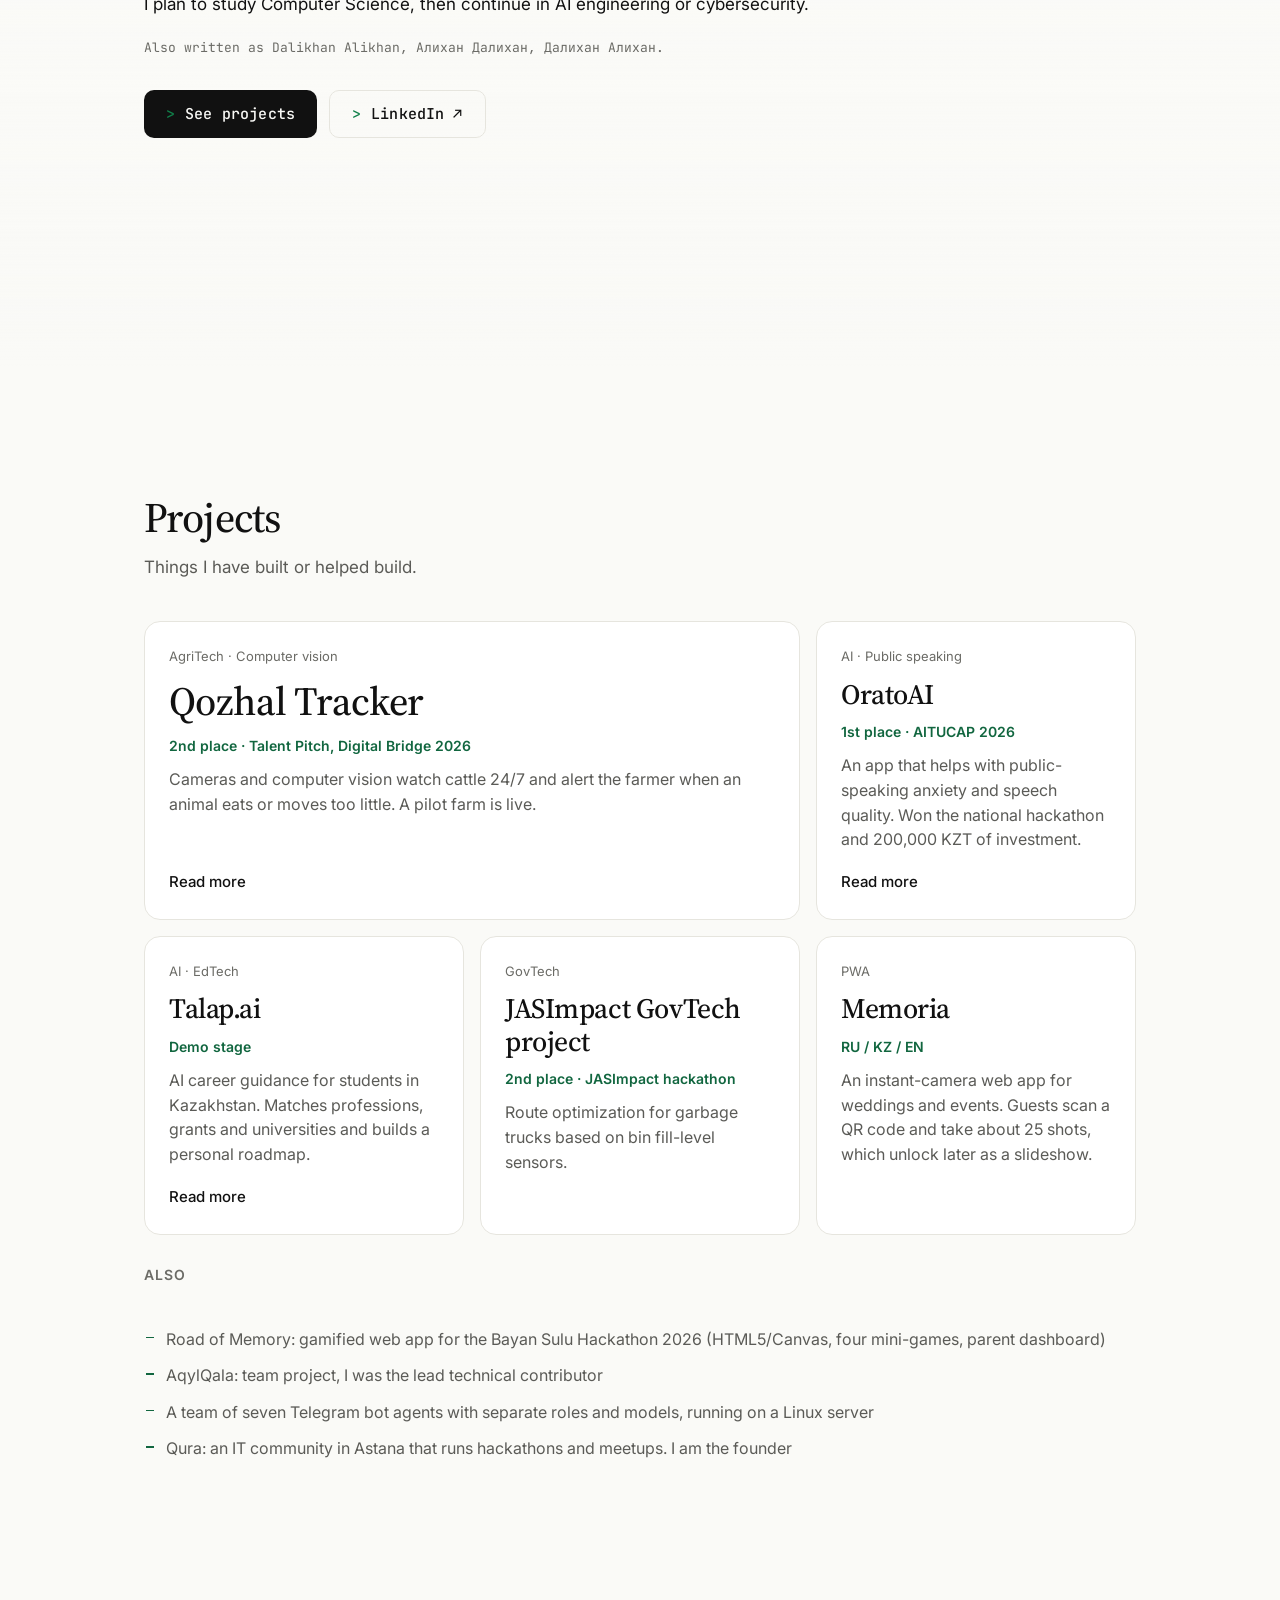
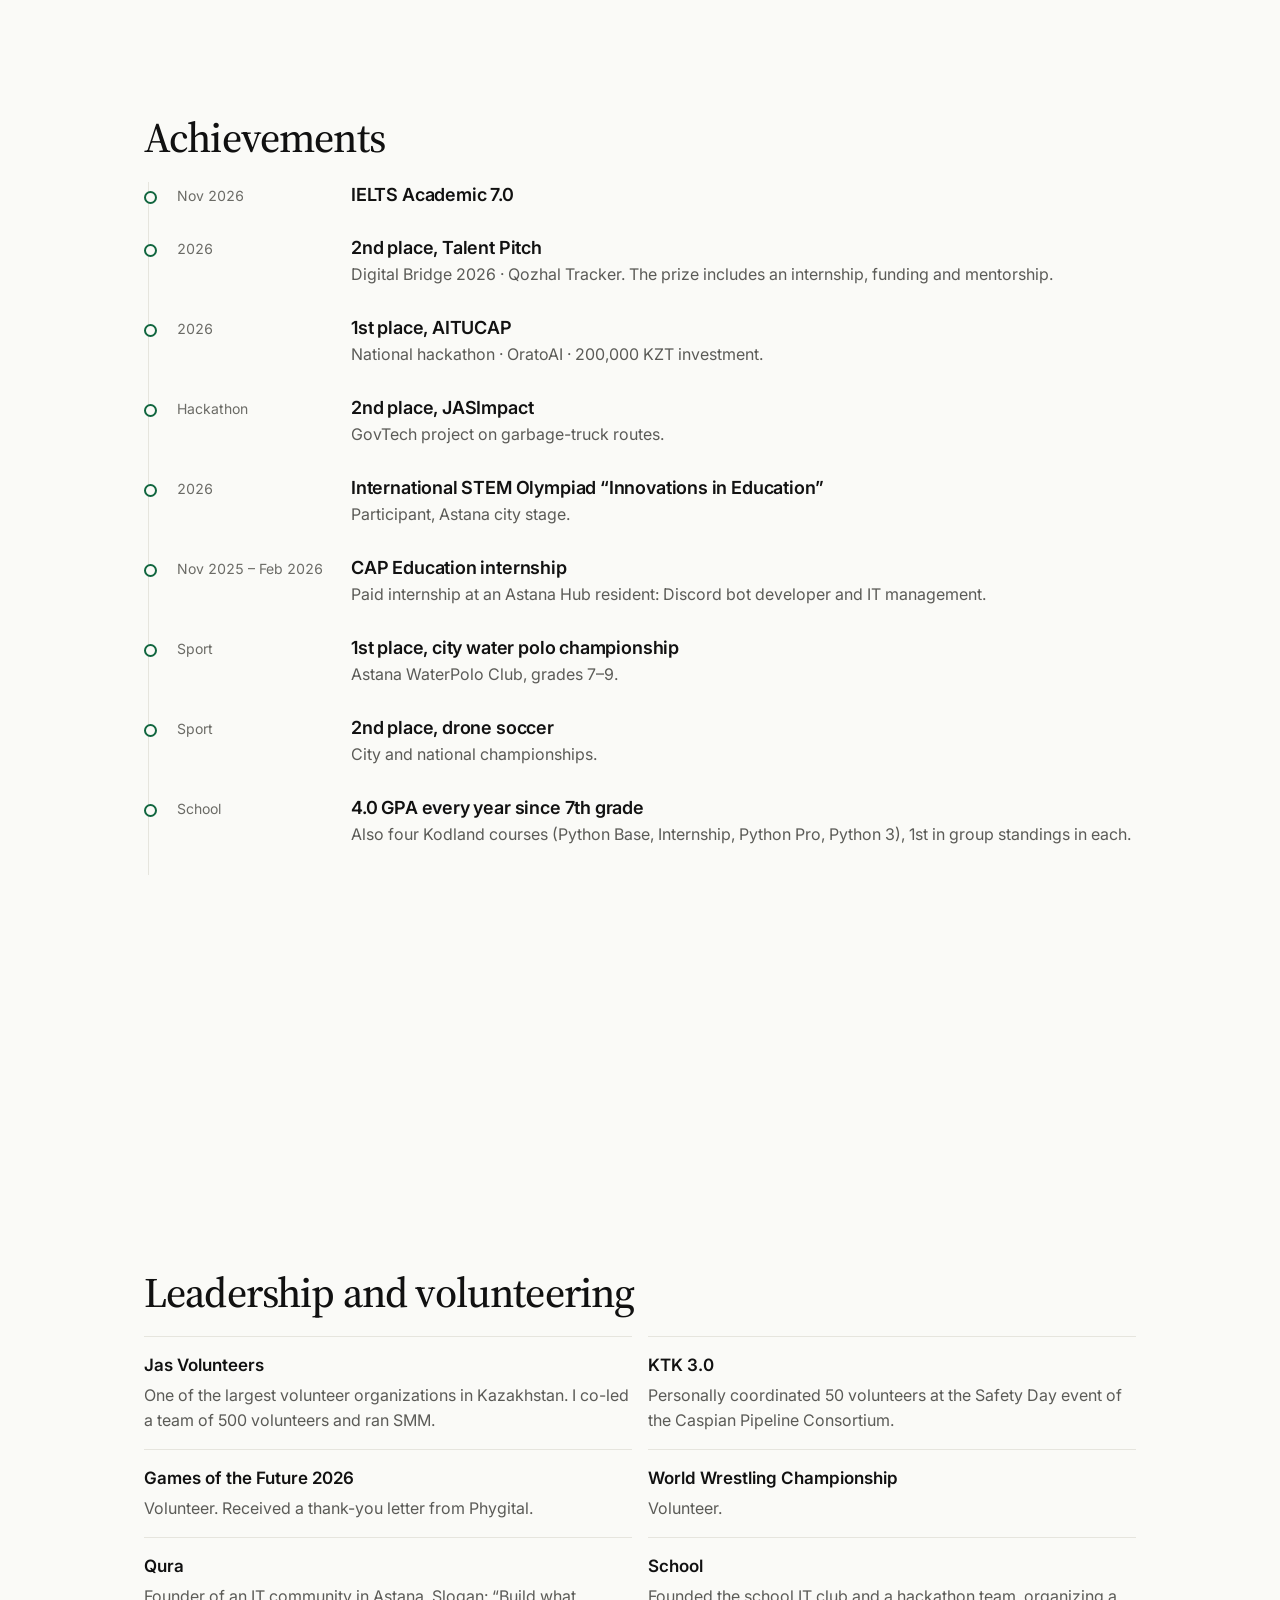
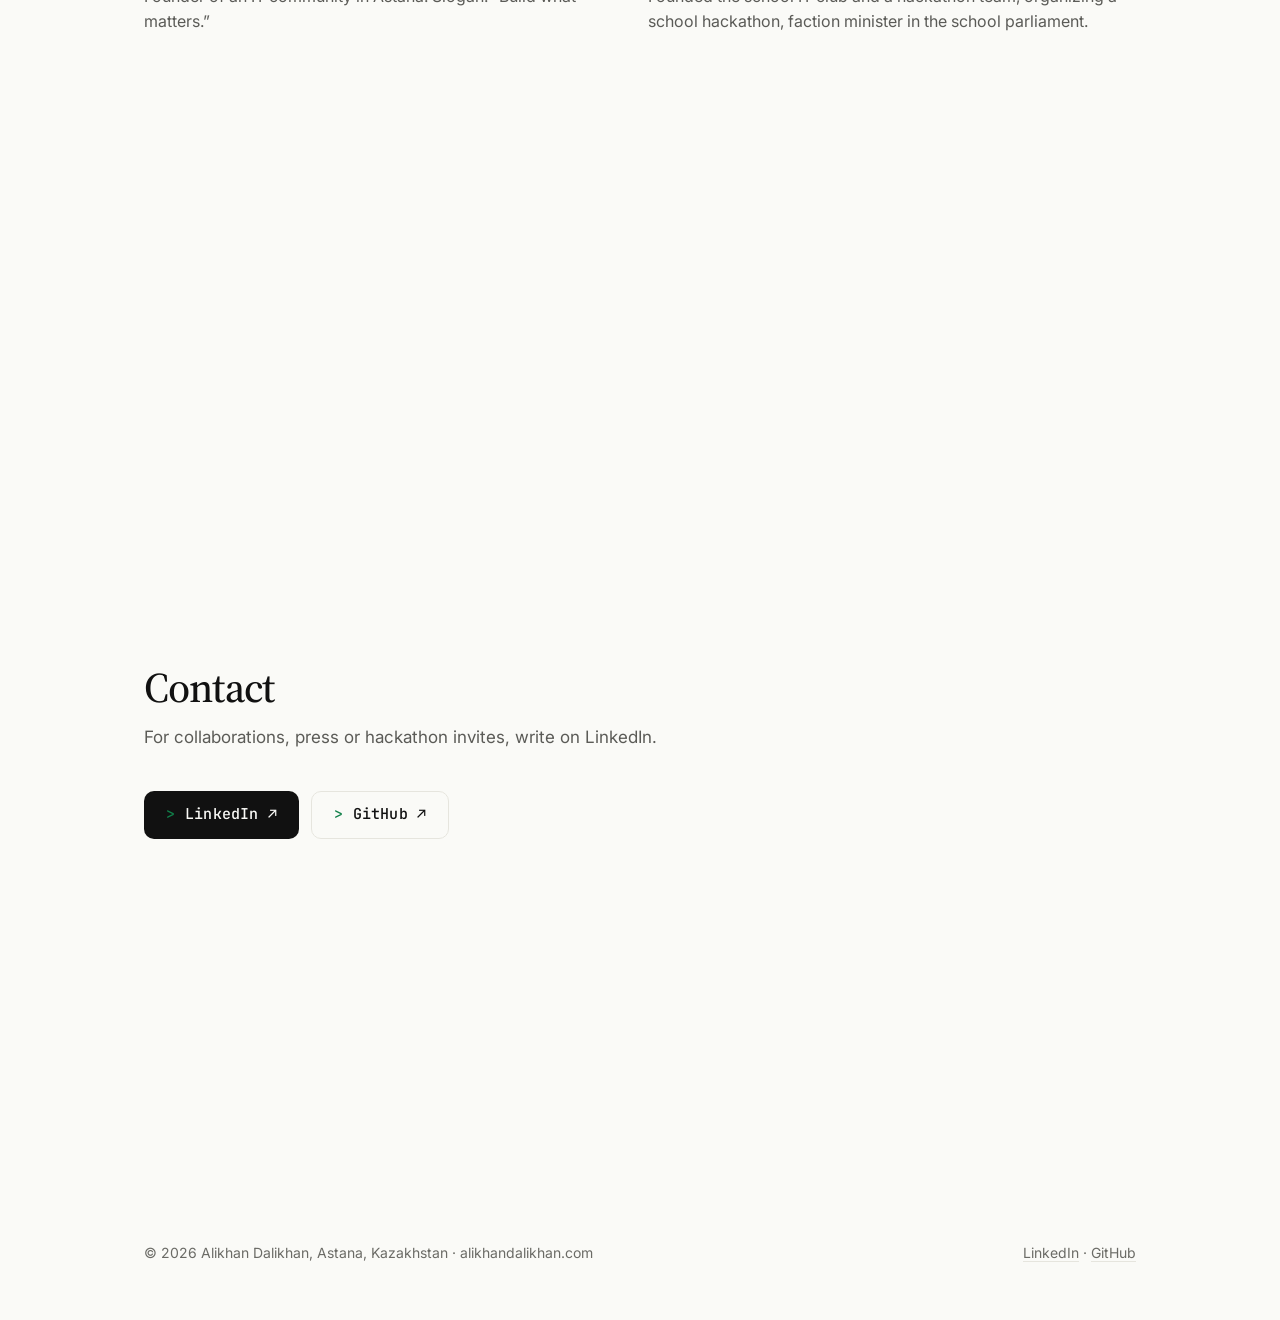
==== commit 695600fd: "Console loading screen, portrait assembled from the start" ====
--- a/index.html
+++ b/index.html
@@ -30,12 +30,19 @@
 <link rel="apple-touch-icon" href="/assets/apple-touch-icon.png">
 <link rel="preconnect" href="https://fonts.googleapis.com"><link rel="preconnect" href="https://fonts.gstatic.com" crossorigin>
 <link rel="stylesheet" href="https://fonts.googleapis.com/css2?family=Inter:wght@400;500;600&family=Source+Serif+4:ital,opsz,wght@0,8..60,400;0,8..60,500;0,8..60,600;1,8..60,500&family=JetBrains+Mono:wght@400;500&display=swap">
-<link rel="stylesheet" href="/assets/style.css?v=7a9a549209">
-<script>document.documentElement.classList.add("js");try{var t=localStorage.getItem("theme");if(t)document.documentElement.setAttribute("data-theme",t)}catch(e){}try{if(sessionStorage.getItem("introSeen")==="1")document.documentElement.setAttribute("data-intro-fast","1");if(/^\/(ru\/)?$/.test(location.pathname))sessionStorage.setItem("introSeen","1")}catch(e){}if(!matchMedia("(prefers-reduced-motion: reduce)").matches){var r=document.documentElement;r.classList.add("intro-pending");setTimeout(function(){r.classList.remove("intro-pending")},2500)}</script>
+<link rel="stylesheet" href="/assets/style.css?v=ad20143a3f">
+<script>document.documentElement.classList.add("js");try{var t=localStorage.getItem("theme");if(t)document.documentElement.setAttribute("data-theme",t)}catch(e){}try{if(sessionStorage.getItem("introSeen")==="1")document.documentElement.setAttribute("data-intro-fast","1");if(/^\/(ru\/)?$/.test(location.pathname))sessionStorage.setItem("introSeen","1")}catch(e){}if(!matchMedia("(prefers-reduced-motion: reduce)").matches){var r=document.documentElement;r.classList.add("intro-pending");setTimeout(function(){r.classList.remove("intro-pending")},4500);if(/^\/(ru\/)?$/.test(location.pathname)){r.classList.add("loading");setTimeout(function(){r.classList.remove("loading")},4500)}}</script>
 <script type="application/ld+json">{"@context": "https://schema.org", "@graph": [{"@type": "Person", "@id": "https://alikhandalikhan.com/#person", "name": "Alikhan Dalikhan", "givenName": "Alikhan", "familyName": "Dalikhan", "alternateName": ["Алихан Далихан", "Dalikhan Alikhan", "Далихан Алихан"], "url": "https://alikhandalikhan.com/", "description": "Student founder and engineer from Astana, Kazakhstan. Builds AI and AgriTech products: Qozhal Tracker, OratoAI, Talap.ai.", "jobTitle": "Founder", "worksFor": {"@type": "Organization", "@id": "https://alikhandalikhan.com/#qozhal", "name": "Qozhal Tracker", "url": "https://alikhandalikhan.com/qozhal-tracker/"}, "homeLocation": {"@type": "Place", "name": "Astana, Kazakhstan"}, "memberOf": [{"@type": "Organization", "name": "Jas Volunteers"}, {"@type": "Organization", "name": "Qura"}], "award": ["2nd place, Talent Pitch, Digital Bridge 2026 (Qozhal Tracker)", "1st place, AITUCAP 2026 national hackathon (OratoAI)", "2nd place, JASImpact hackathon"], "knowsAbout": ["Artificial intelligence", "Computer vision", "AgriTech", "Web development", "Python", "React", "Go"], "sameAs": ["https://www.linkedin.com/in/alikhan-dalikhan-37092b400/", "https://github.com/mrdezzan"]}, {"@type": "Organization", "@id": "https://alikhandalikhan.com/#qozhal", "name": "Qozhal Tracker", "url": "https://alikhandalikhan.com/qozhal-tracker/", "description": "AgriTech: cameras and computer vision that monitor cattle behavior 24/7 and alert the farmer.", "founder": {"@id": "https://alikhandalikhan.com/#person"}}, {"@type": "WebSite", "@id": "https://alikhandalikhan.com/#website", "url": "https://alikhandalikhan.com/", "name": "Alikhan Dalikhan", "inLanguage": ["en", "ru"], "publisher": {"@id": "https://alikhandalikhan.com/#person"}}, {"@type": "ProfilePage", "@id": "https://alikhandalikhan.com/#page", "url": "https://alikhandalikhan.com/", "name": "Alikhan Dalikhan | Founder of Qozhal Tracker, Astana", "inLanguage": "en", "isPartOf": {"@id": "https://alikhandalikhan.com/#website"}, "mainEntity": {"@id": "https://alikhandalikhan.com/#person"}}]}</script>
 
 </head>
 <body>
+<div class="loader" aria-hidden="true"><div class="ld-in">
+<p class="ld-line"><span class="t-user">alikhand</span><span class="t-host">@astana</span>:<span class="t-path">~</span>$ ./boot portfolio</p>
+<p class="ld-line"><span class="ld-ok">[ok]</span> fonts</p>
+<p class="ld-line"><span class="ld-ok">[ok]</span> portrait.bin · <span class="ld-dots">7 760</span> dots</p>
+<p class="ld-line"><span class="ld-ok">[ok]</span> decrypting name</p>
+<p class="ld-line"><span class="ld-ok">[ok]</span> ready</p>
+<div class="ld-bar"><b></b></div></div><div class="ld-pct">000</div></div>
 <a class="skip" href="#main">Skip to content</a>
 <header class="top term"><div class="wrap">
 <a class="t-who" href="/" aria-label="Alikhan Dalikhan"><span class="t-user">alikhand</span><span class="t-host">@astana</span></a>
@@ -77,7 +84,7 @@
 <div class="toast" id="toast" role="status" aria-live="polite"></div>
 <script type="application/json" id="cmds">[{"group": "Go to", "label": "About", "hint": "#about", "href": "/#about"}, {"group": "Go to", "label": "Projects", "hint": "#projects", "href": "/#projects"}, {"group": "Go to", "label": "Achievements", "hint": "#achievements", "href": "/#achievements"}, {"group": "Go to", "label": "Leadership", "hint": "#leadership", "href": "/#leadership"}, {"group": "Go to", "label": "Contact", "hint": "#contact", "href": "/#contact"}, {"group": "Go to", "label": "Qozhal Tracker", "hint": "AgriTech · Computer vision", "href": "/qozhal-tracker/"}, {"group": "Go to", "label": "OratoAI", "hint": "AI · Public speaking", "href": "/oratoai/"}, {"group": "Go to", "label": "Talap.ai", "hint": "AI · EdTech", "href": "/talap-ai/"}, {"group": "Actions", "label": "Русская версия", "hint": "RU", "href": "/ru/"}, {"group": "Actions", "label": "Switch theme", "hint": "", "type": "theme"}, {"group": "Actions", "label": "Copy page link", "hint": "", "type": "copy", "done": "Link copied"}, {"group": "Actions", "label": "LinkedIn", "hint": "↗", "href": "https://www.linkedin.com/in/alikhan-dalikhan-37092b400/"}, {"group": "Actions", "label": "GitHub", "hint": "↗", "href": "https://github.com/mrdezzan"}]</script>
 
-<script src="/assets/portrait.js?v=52207913eb" defer></script>
+<script src="/assets/portrait.js?v=fb655f92dd" defer></script>
 <footer><div class="wrap"><span>© 2026 Alikhan Dalikhan, Astana, Kazakhstan · alikhandalikhan.com</span><span><a href="https://www.linkedin.com/in/alikhan-dalikhan-37092b400/" rel="me noopener">LinkedIn</a> · <a href="https://github.com/mrdezzan" rel="me noopener">GitHub</a></span></div></footer>
-<script src="/assets/app.js?v=93790155ae" defer></script>
+<script src="/assets/app.js?v=78eb92027a" defer></script>
 </body></html>
--- a/assets/style.css
+++ b/assets/style.css
@@ -358,3 +358,23 @@
 .scr-wait { color: transparent; }
 
 .aka { font-family: var(--mono); font-size: 13px; color: var(--ink-3); margin-top: 1.4em !important; }
+
+/* ---------- loading screen ---------- */
+.loader { display: none; position: fixed; inset: 0; z-index: 100; background: var(--bg); color: var(--ink-2); font-family: var(--mono); font-size: 14px; align-items: center; }
+.loading .loader, .loader.out { display: flex; }
+html.loading { overflow: hidden; }
+.loader::after { content: ""; position: absolute; left: 0; right: 0; bottom: 0; height: 2px; background: var(--term); transform: scaleX(0); transform-origin: left; }
+.ld-in { width: 100%; max-width: var(--wide); margin: 0 auto; padding: 0 24px; }
+.ld-line { margin: 0 0 10px; opacity: 0; transform: translateY(6px); transition: opacity .3s, transform .3s cubic-bezier(.16,1,.3,1); white-space: nowrap; overflow: hidden; text-overflow: ellipsis; }
+.ld-line.on { opacity: 1; transform: none; }
+.ld-ok { color: var(--term); }
+.ld-bar { margin-top: 26px; width: min(420px, 100%); height: 2px; background: var(--line); overflow: hidden; }
+.ld-bar b { display: block; height: 100%; background: var(--term); transform-origin: left; transform: scaleX(0); }
+.ld-pct { position: absolute; right: 32px; bottom: 20px; font-size: clamp(72px, 13vw, 168px); line-height: 1; letter-spacing: -.05em; color: var(--accent); font-variant-numeric: tabular-nums; }
+.loader.out { animation: ld-out .9s cubic-bezier(.76,0,.24,1) forwards; }
+.loader.out::after { animation: ld-line .35s cubic-bezier(.16,1,.3,1) forwards; }
+.loader.out .ld-in, .loader.out .ld-pct { opacity: 0; transition: opacity .25s; }
+@keyframes ld-out { to { transform: translateY(-100%); } }
+@keyframes ld-line { to { transform: scaleX(1); } }
+@media (max-width: 760px) { .loader { font-size: 12px; } .ld-pct { right: 16px; } }
+@media (prefers-reduced-motion: reduce) { .loader { display: none !important; } }
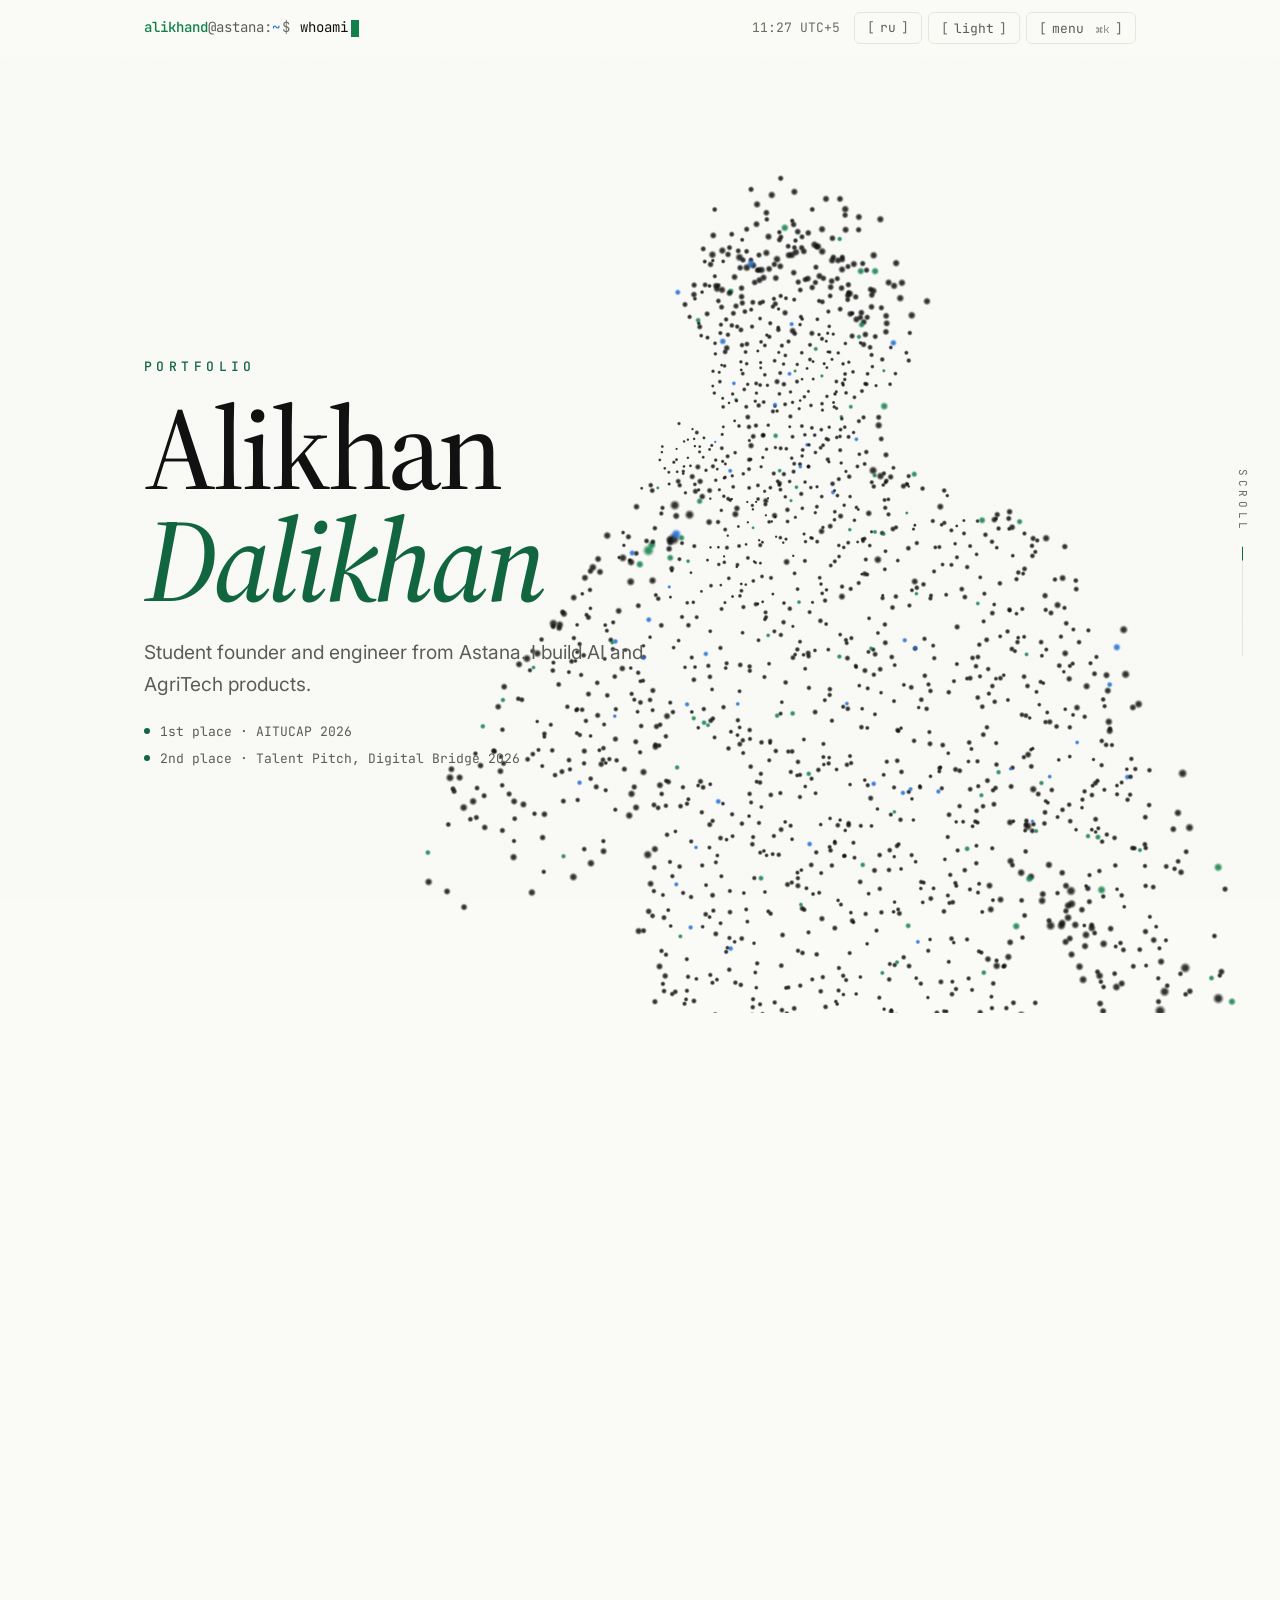
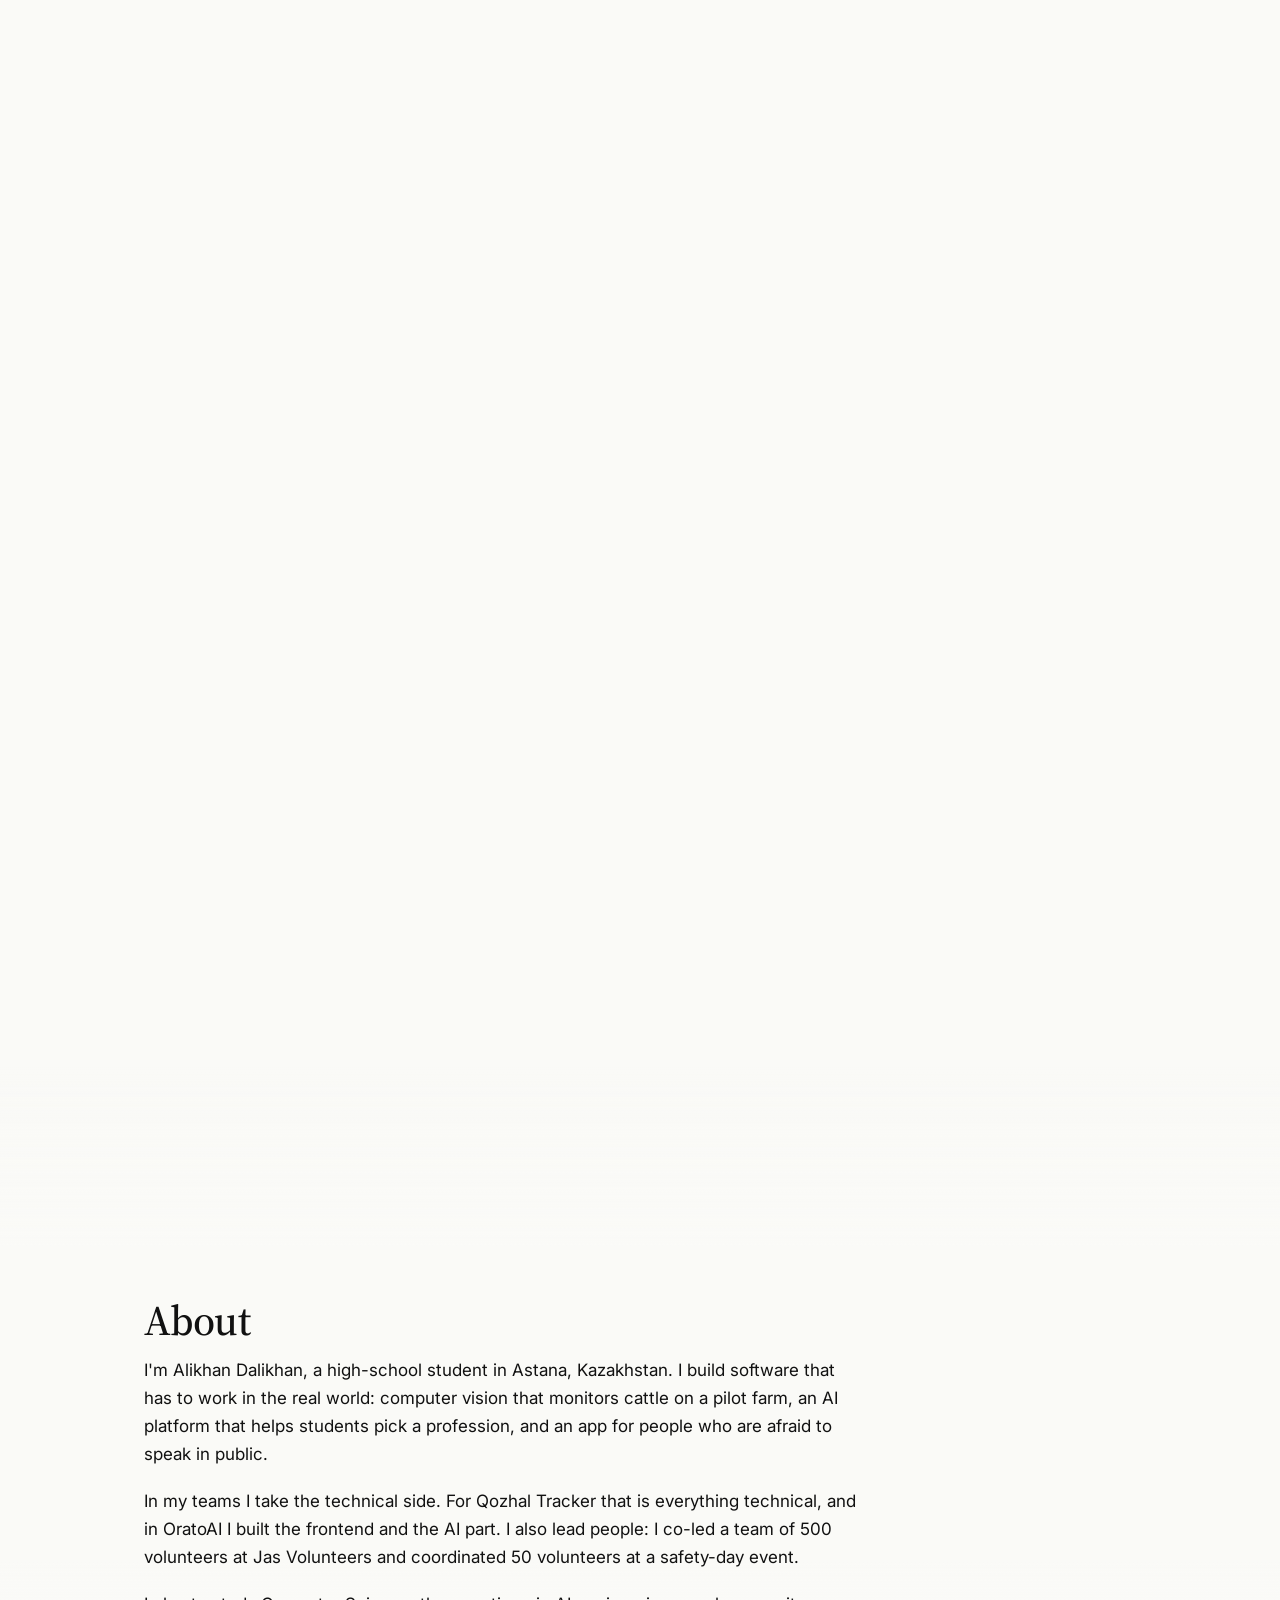
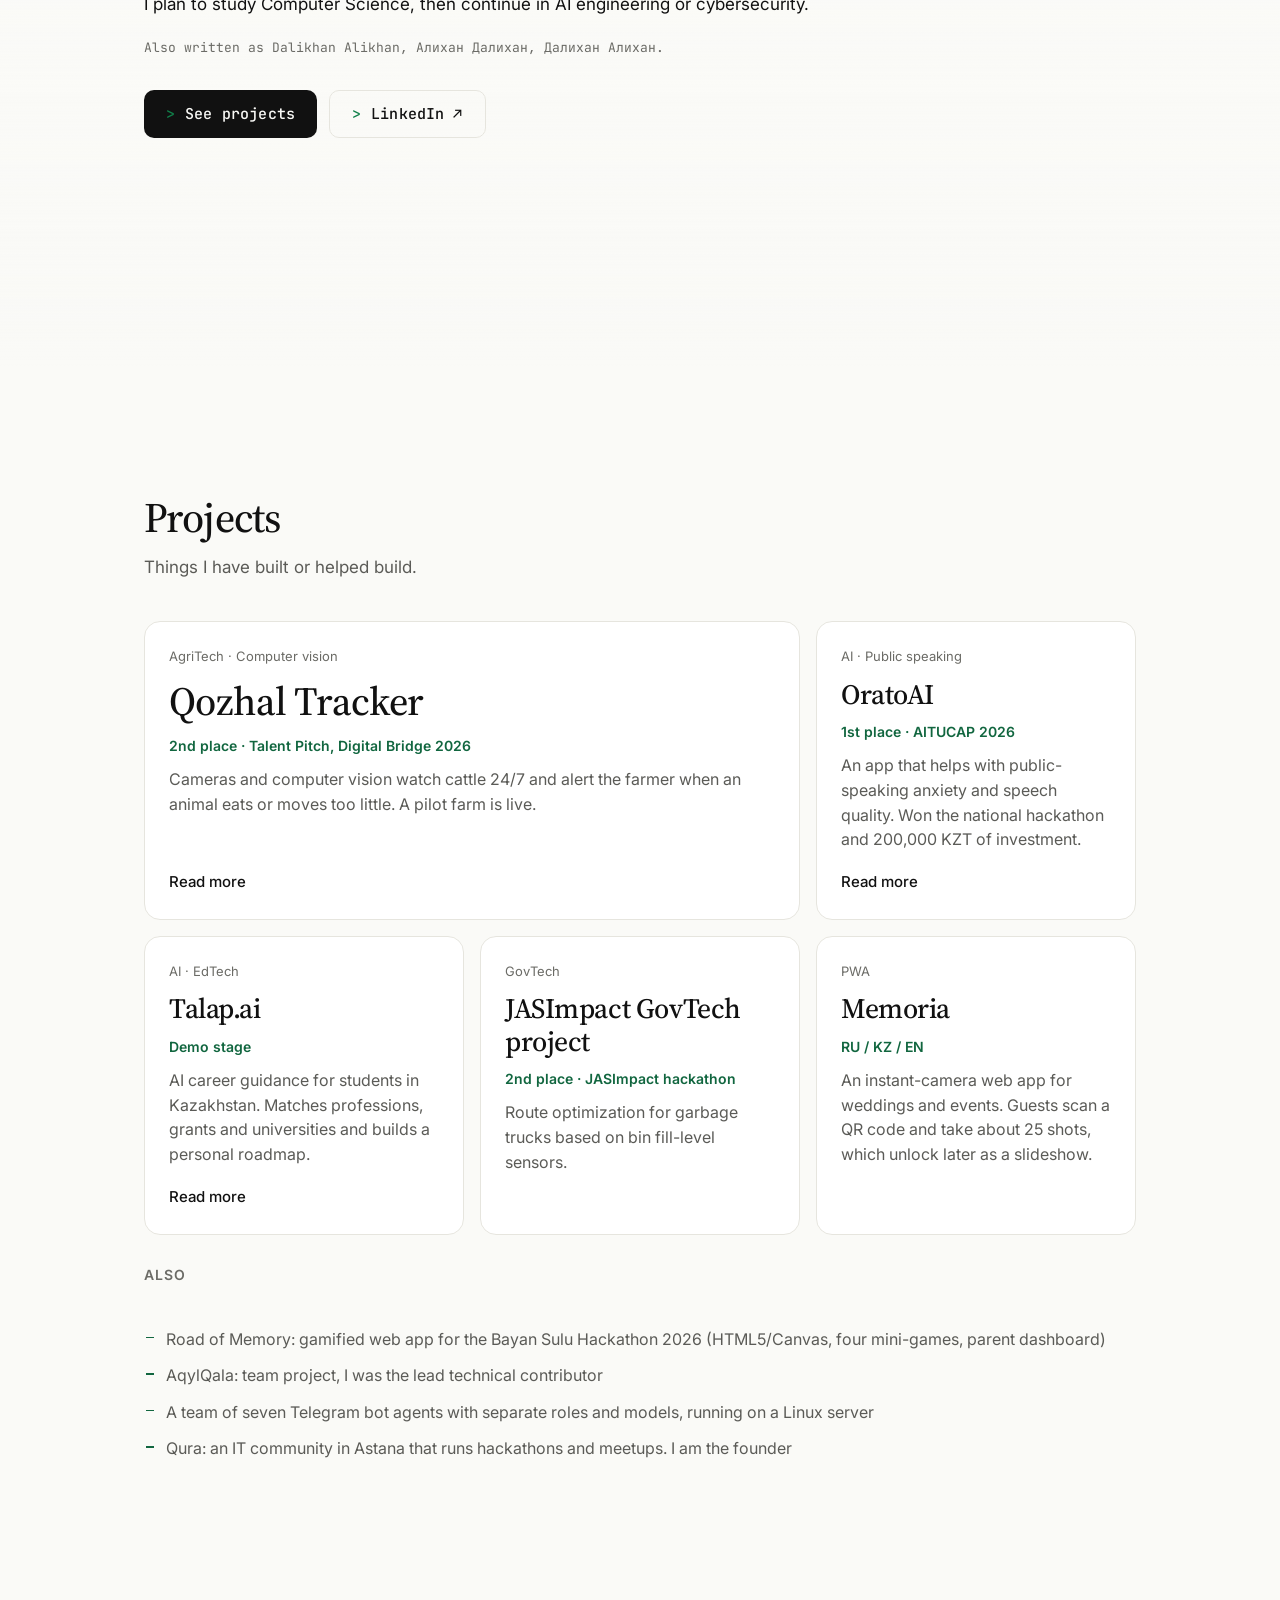
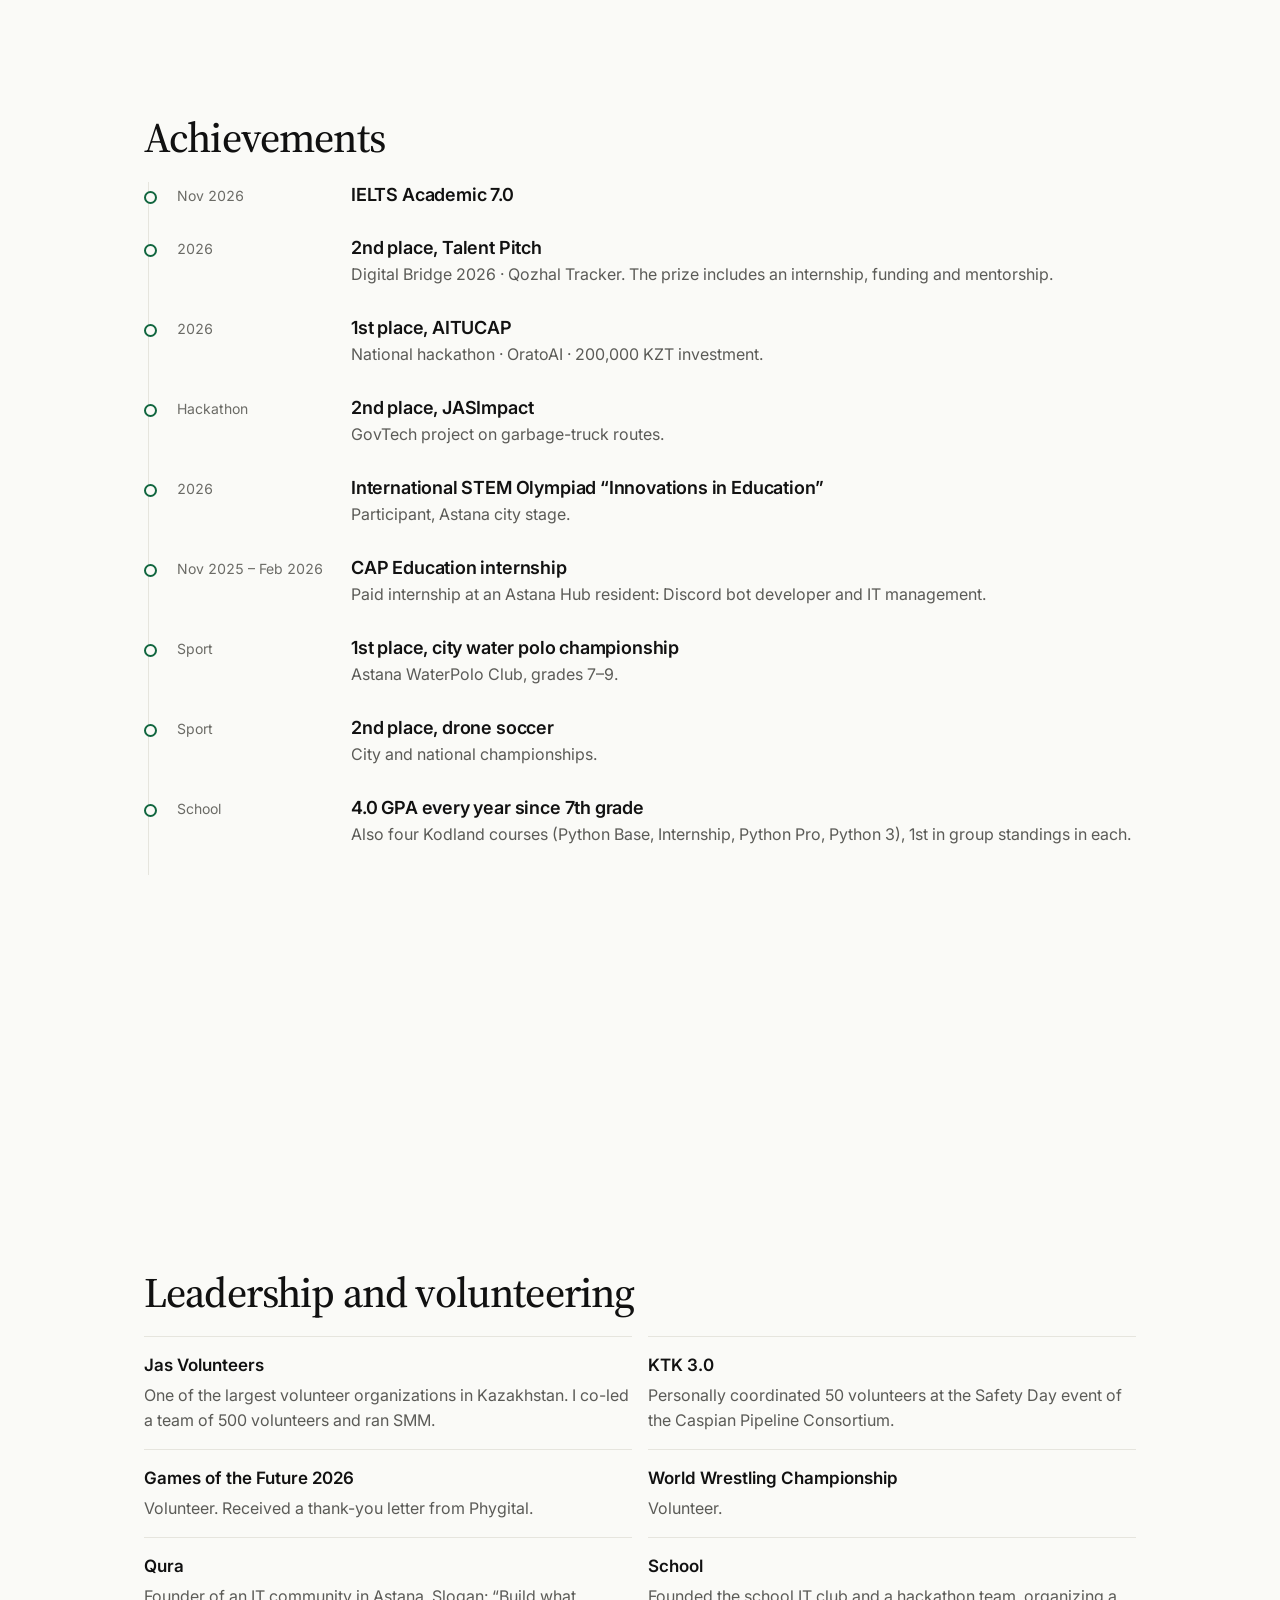
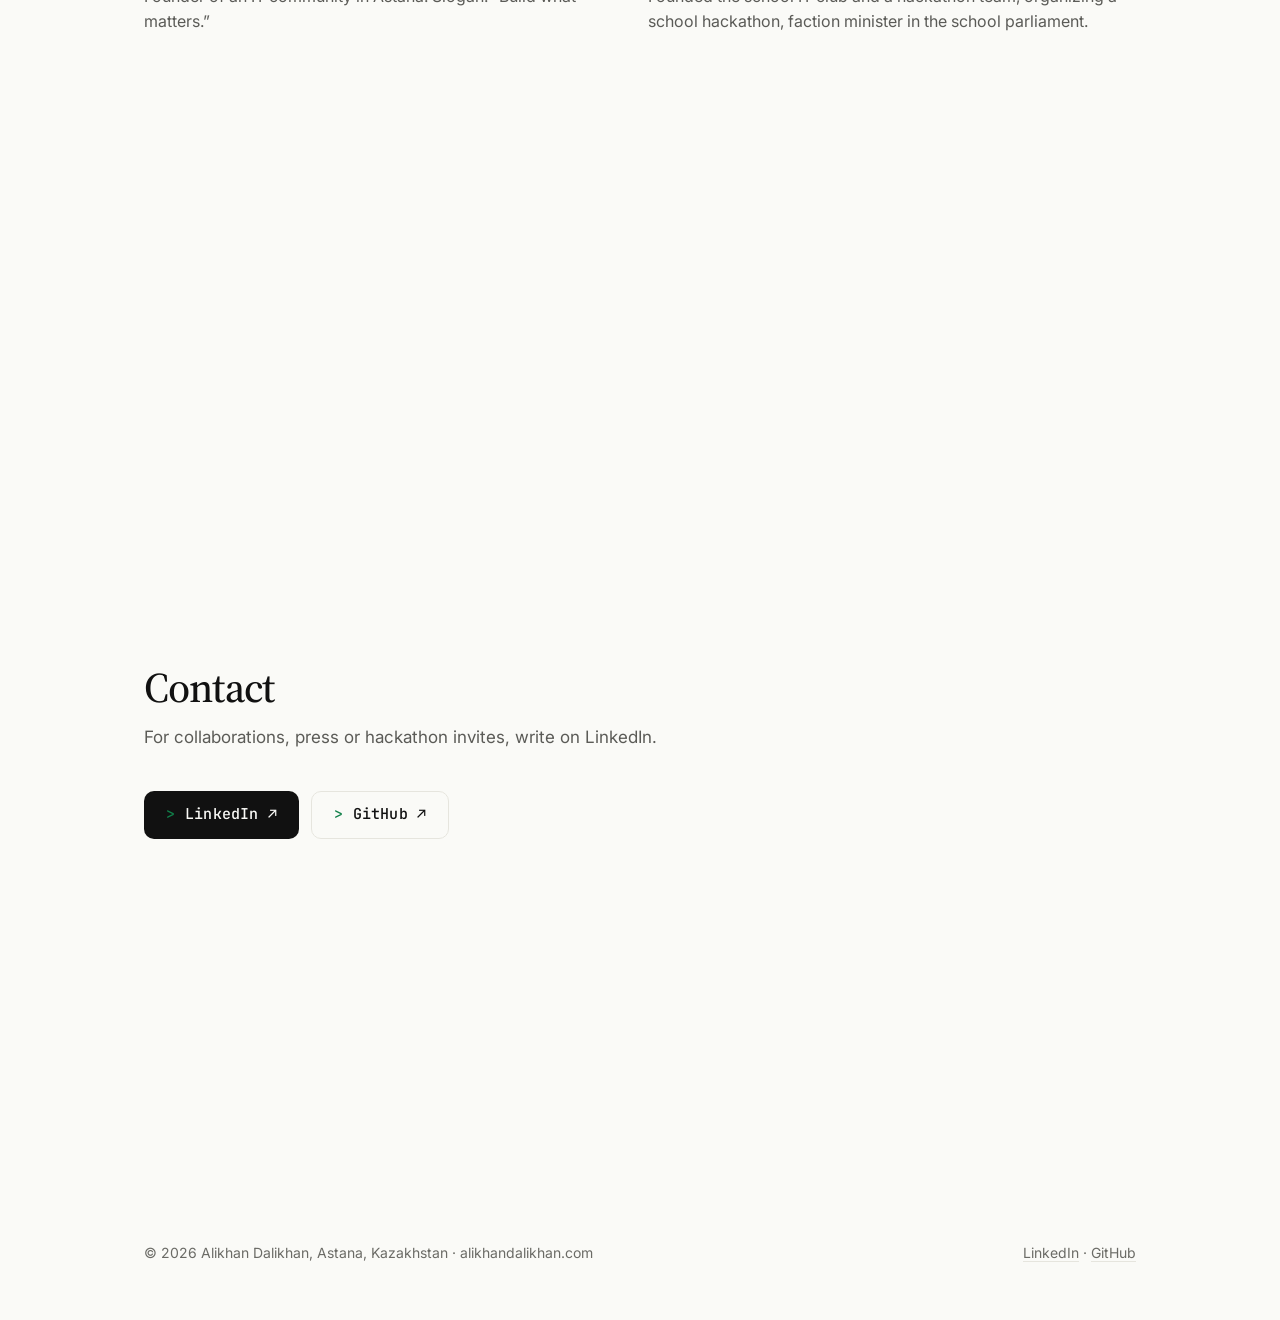
==== commit 06f8a95b: "Loader in the site's style: dots and mono caption" ====
--- a/index.html
+++ b/index.html
@@ -30,19 +30,13 @@
 <link rel="apple-touch-icon" href="/assets/apple-touch-icon.png">
 <link rel="preconnect" href="https://fonts.googleapis.com"><link rel="preconnect" href="https://fonts.gstatic.com" crossorigin>
 <link rel="stylesheet" href="https://fonts.googleapis.com/css2?family=Inter:wght@400;500;600&family=Source+Serif+4:ital,opsz,wght@0,8..60,400;0,8..60,500;0,8..60,600;1,8..60,500&family=JetBrains+Mono:wght@400;500&display=swap">
-<link rel="stylesheet" href="/assets/style.css?v=ad20143a3f">
+<link rel="stylesheet" href="/assets/style.css?v=0eceb1f1bb">
 <script>document.documentElement.classList.add("js");try{var t=localStorage.getItem("theme");if(t)document.documentElement.setAttribute("data-theme",t)}catch(e){}try{if(sessionStorage.getItem("introSeen")==="1")document.documentElement.setAttribute("data-intro-fast","1");if(/^\/(ru\/)?$/.test(location.pathname))sessionStorage.setItem("introSeen","1")}catch(e){}if(!matchMedia("(prefers-reduced-motion: reduce)").matches){var r=document.documentElement;r.classList.add("intro-pending");setTimeout(function(){r.classList.remove("intro-pending")},4500);if(/^\/(ru\/)?$/.test(location.pathname)){r.classList.add("loading");setTimeout(function(){r.classList.remove("loading")},4500)}}</script>
 <script type="application/ld+json">{"@context": "https://schema.org", "@graph": [{"@type": "Person", "@id": "https://alikhandalikhan.com/#person", "name": "Alikhan Dalikhan", "givenName": "Alikhan", "familyName": "Dalikhan", "alternateName": ["Алихан Далихан", "Dalikhan Alikhan", "Далихан Алихан"], "url": "https://alikhandalikhan.com/", "description": "Student founder and engineer from Astana, Kazakhstan. Builds AI and AgriTech products: Qozhal Tracker, OratoAI, Talap.ai.", "jobTitle": "Founder", "worksFor": {"@type": "Organization", "@id": "https://alikhandalikhan.com/#qozhal", "name": "Qozhal Tracker", "url": "https://alikhandalikhan.com/qozhal-tracker/"}, "homeLocation": {"@type": "Place", "name": "Astana, Kazakhstan"}, "memberOf": [{"@type": "Organization", "name": "Jas Volunteers"}, {"@type": "Organization", "name": "Qura"}], "award": ["2nd place, Talent Pitch, Digital Bridge 2026 (Qozhal Tracker)", "1st place, AITUCAP 2026 national hackathon (OratoAI)", "2nd place, JASImpact hackathon"], "knowsAbout": ["Artificial intelligence", "Computer vision", "AgriTech", "Web development", "Python", "React", "Go"], "sameAs": ["https://www.linkedin.com/in/alikhan-dalikhan-37092b400/", "https://github.com/mrdezzan"]}, {"@type": "Organization", "@id": "https://alikhandalikhan.com/#qozhal", "name": "Qozhal Tracker", "url": "https://alikhandalikhan.com/qozhal-tracker/", "description": "AgriTech: cameras and computer vision that monitor cattle behavior 24/7 and alert the farmer.", "founder": {"@id": "https://alikhandalikhan.com/#person"}}, {"@type": "WebSite", "@id": "https://alikhandalikhan.com/#website", "url": "https://alikhandalikhan.com/", "name": "Alikhan Dalikhan", "inLanguage": ["en", "ru"], "publisher": {"@id": "https://alikhandalikhan.com/#person"}}, {"@type": "ProfilePage", "@id": "https://alikhandalikhan.com/#page", "url": "https://alikhandalikhan.com/", "name": "Alikhan Dalikhan | Founder of Qozhal Tracker, Astana", "inLanguage": "en", "isPartOf": {"@id": "https://alikhandalikhan.com/#website"}, "mainEntity": {"@id": "https://alikhandalikhan.com/#person"}}]}</script>
 
 </head>
 <body>
-<div class="loader" aria-hidden="true"><div class="ld-in">
-<p class="ld-line"><span class="t-user">alikhand</span><span class="t-host">@astana</span>:<span class="t-path">~</span>$ ./boot portfolio</p>
-<p class="ld-line"><span class="ld-ok">[ok]</span> fonts</p>
-<p class="ld-line"><span class="ld-ok">[ok]</span> portrait.bin · <span class="ld-dots">7 760</span> dots</p>
-<p class="ld-line"><span class="ld-ok">[ok]</span> decrypting name</p>
-<p class="ld-line"><span class="ld-ok">[ok]</span> ready</p>
-<div class="ld-bar"><b></b></div></div><div class="ld-pct">000</div></div>
+<div class="loader" aria-hidden="true"><div class="ld-in"><div class="ld-row"><i class="ld-d" style="--i:0"></i><i class="ld-d" style="--i:1"></i><i class="ld-d" style="--i:2"></i><i class="ld-d" style="--i:3"></i><i class="ld-d" style="--i:4"></i><i class="ld-d g" style="--i:5"></i><i class="ld-d" style="--i:6"></i><i class="ld-d" style="--i:7"></i><i class="ld-d" style="--i:8"></i><i class="ld-d" style="--i:9"></i><i class="ld-d" style="--i:10"></i><i class="ld-d b" style="--i:11"></i><i class="ld-d" style="--i:12"></i><i class="ld-d" style="--i:13"></i><i class="ld-d" style="--i:14"></i><i class="ld-d" style="--i:15"></i><i class="ld-d" style="--i:16"></i><i class="ld-d g" style="--i:17"></i><i class="ld-d" style="--i:18"></i><i class="ld-d" style="--i:19"></i><i class="ld-d" style="--i:20"></i><i class="ld-d g" style="--i:21"></i><i class="ld-d" style="--i:22"></i><i class="ld-d" style="--i:23"></i></div><p class="ld-cap"><span>Portfolio</span><span class="ld-sep">·</span><span>Alikhan Dalikhan</span><span class="ld-sep">·</span><span class="ld-pct">0</span>%</p></div></div>
 <a class="skip" href="#main">Skip to content</a>
 <header class="top term"><div class="wrap">
 <a class="t-who" href="/" aria-label="Alikhan Dalikhan"><span class="t-user">alikhand</span><span class="t-host">@astana</span></a>
@@ -86,5 +80,5 @@
 
 <script src="/assets/portrait.js?v=fb655f92dd" defer></script>
 <footer><div class="wrap"><span>© 2026 Alikhan Dalikhan, Astana, Kazakhstan · alikhandalikhan.com</span><span><a href="https://www.linkedin.com/in/alikhan-dalikhan-37092b400/" rel="me noopener">LinkedIn</a> · <a href="https://github.com/mrdezzan" rel="me noopener">GitHub</a></span></div></footer>
-<script src="/assets/app.js?v=78eb92027a" defer></script>
+<script src="/assets/app.js?v=1eb8c22e3d" defer></script>
 </body></html>
--- a/assets/style.css
+++ b/assets/style.css
@@ -359,22 +359,33 @@
 
 .aka { font-family: var(--mono); font-size: 13px; color: var(--ink-3); margin-top: 1.4em !important; }
 
-/* ---------- loading screen ---------- */
-.loader { display: none; position: fixed; inset: 0; z-index: 100; background: var(--bg); color: var(--ink-2); font-family: var(--mono); font-size: 14px; align-items: center; }
+/* ---------- loading screen: built from the site's own dots and mono caption ---------- */
+.loader { display: none; position: fixed; inset: 0; z-index: 100; background: var(--bg); align-items: center; justify-content: center; }
+.loader::before { content: ""; position: absolute; inset: 0; pointer-events: none; opacity: .035;
+  background-image: url("data:image/svg+xml;utf8,<svg xmlns='http://www.w3.org/2000/svg' width='160' height='160'><filter id='n'><feTurbulence type='fractalNoise' baseFrequency='.9' numOctaves='2' stitchTiles='stitch'/></filter><rect width='100%' height='100%' filter='url(%23n)'/></svg>"); }
 .loading .loader, .loader.out { display: flex; }
 html.loading { overflow: hidden; }
-.loader::after { content: ""; position: absolute; left: 0; right: 0; bottom: 0; height: 2px; background: var(--term); transform: scaleX(0); transform-origin: left; }
-.ld-in { width: 100%; max-width: var(--wide); margin: 0 auto; padding: 0 24px; }
-.ld-line { margin: 0 0 10px; opacity: 0; transform: translateY(6px); transition: opacity .3s, transform .3s cubic-bezier(.16,1,.3,1); white-space: nowrap; overflow: hidden; text-overflow: ellipsis; }
-.ld-line.on { opacity: 1; transform: none; }
-.ld-ok { color: var(--term); }
-.ld-bar { margin-top: 26px; width: min(420px, 100%); height: 2px; background: var(--line); overflow: hidden; }
-.ld-bar b { display: block; height: 100%; background: var(--term); transform-origin: left; transform: scaleX(0); }
-.ld-pct { position: absolute; right: 32px; bottom: 20px; font-size: clamp(72px, 13vw, 168px); line-height: 1; letter-spacing: -.05em; color: var(--accent); font-variant-numeric: tabular-nums; }
-.loader.out { animation: ld-out .9s cubic-bezier(.76,0,.24,1) forwards; }
-.loader.out::after { animation: ld-line .35s cubic-bezier(.16,1,.3,1) forwards; }
-.loader.out .ld-in, .loader.out .ld-pct { opacity: 0; transition: opacity .25s; }
-@keyframes ld-out { to { transform: translateY(-100%); } }
-@keyframes ld-line { to { transform: scaleX(1); } }
-@media (max-width: 760px) { .loader { font-size: 12px; } .ld-pct { right: 16px; } }
+.ld-in { position: relative; display: flex; flex-direction: column; align-items: center; gap: 26px; padding: 0 16px; }
+.ld-row { display: flex; gap: 10px; }
+.ld-d { width: 8px; height: 8px; border-radius: 50%; background: var(--ink); opacity: .14; transform: scale(.65);
+  box-shadow: 0 0 6px 0 transparent;
+  transition: opacity .4s, transform .5s cubic-bezier(.16,1,.3,1), background-color .4s;
+  animation: ld-wait 1.6s ease-in-out infinite; animation-delay: calc(var(--i) * 60ms); }
+.ld-d.on { opacity: .9; transform: scale(1); animation: none; }
+.ld-d.g.on { background: var(--term); }
+.ld-d.b.on { background: var(--blue); }
+@keyframes ld-wait { 50% { opacity: .3; } }
+.ld-cap { margin: 0; font-family: var(--mono); font-size: 12px; font-weight: 500; letter-spacing: .32em; text-transform: uppercase; color: var(--ink-3); white-space: nowrap; }
+.ld-sep { margin: 0 .9em; color: var(--line); }
+.ld-cap .ld-pct { color: var(--accent); font-variant-numeric: tabular-nums; display: inline-block; min-width: 2.2em; text-align: right; letter-spacing: .08em; }
+/* exit: the dots swell and melt, the screen dissolves into the page */
+.loader.out { animation: ld-fade .8s cubic-bezier(.16,1,.3,1) .12s forwards; }
+.loader.out .ld-d { opacity: 0; transform: scale(2.4); transition: opacity .5s, transform .6s cubic-bezier(.16,1,.3,1); transition-delay: calc(var(--i) * 10ms); }
+.loader.out .ld-cap { opacity: 0; transform: translateY(6px); transition: opacity .35s, transform .5s cubic-bezier(.16,1,.3,1); }
+@keyframes ld-fade { to { opacity: 0; visibility: hidden; } }
+@media (max-width: 760px) {
+  .ld-row { gap: 6px; } .ld-d { width: 6px; height: 6px; }
+  .ld-cap { font-size: 10px; letter-spacing: .24em; }
+  .ld-cap .ld-sep:first-of-type, .ld-cap span:first-child { display: none; }
+}
 @media (prefers-reduced-motion: reduce) { .loader { display: none !important; } }
